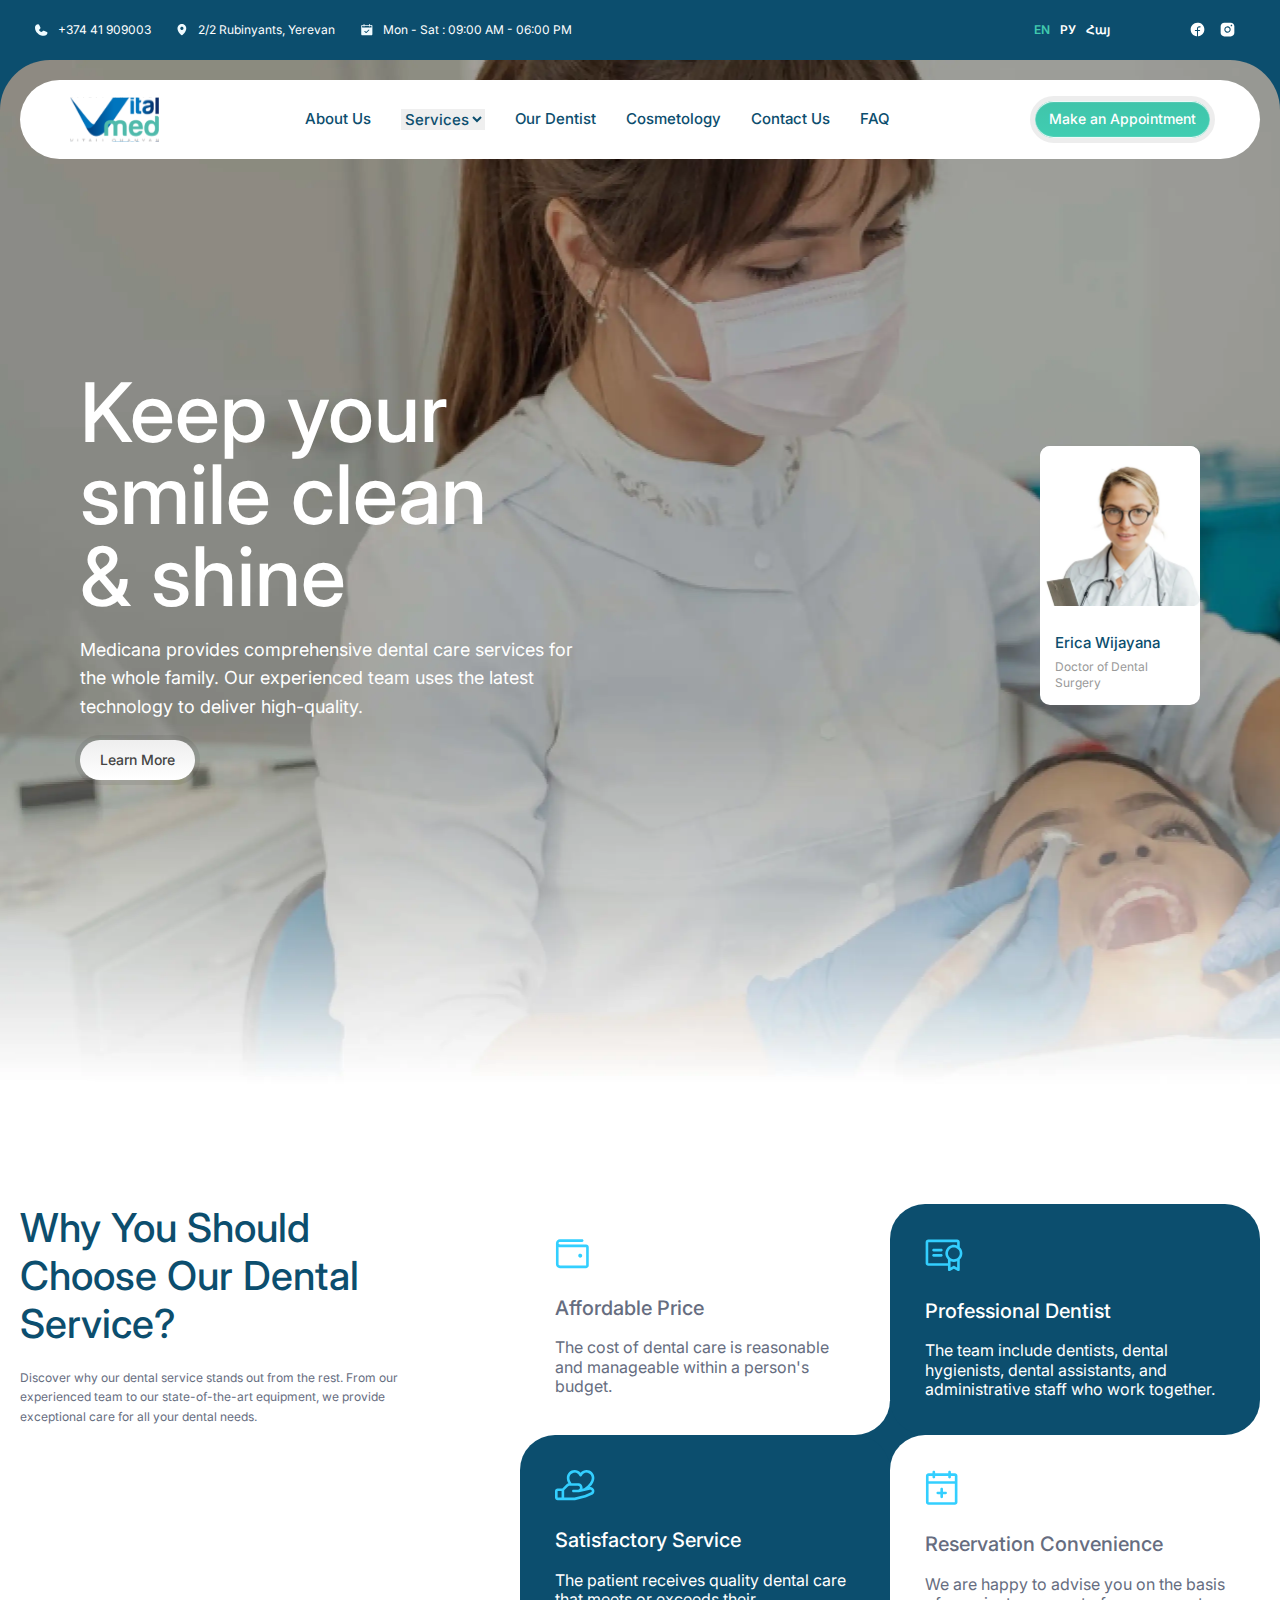
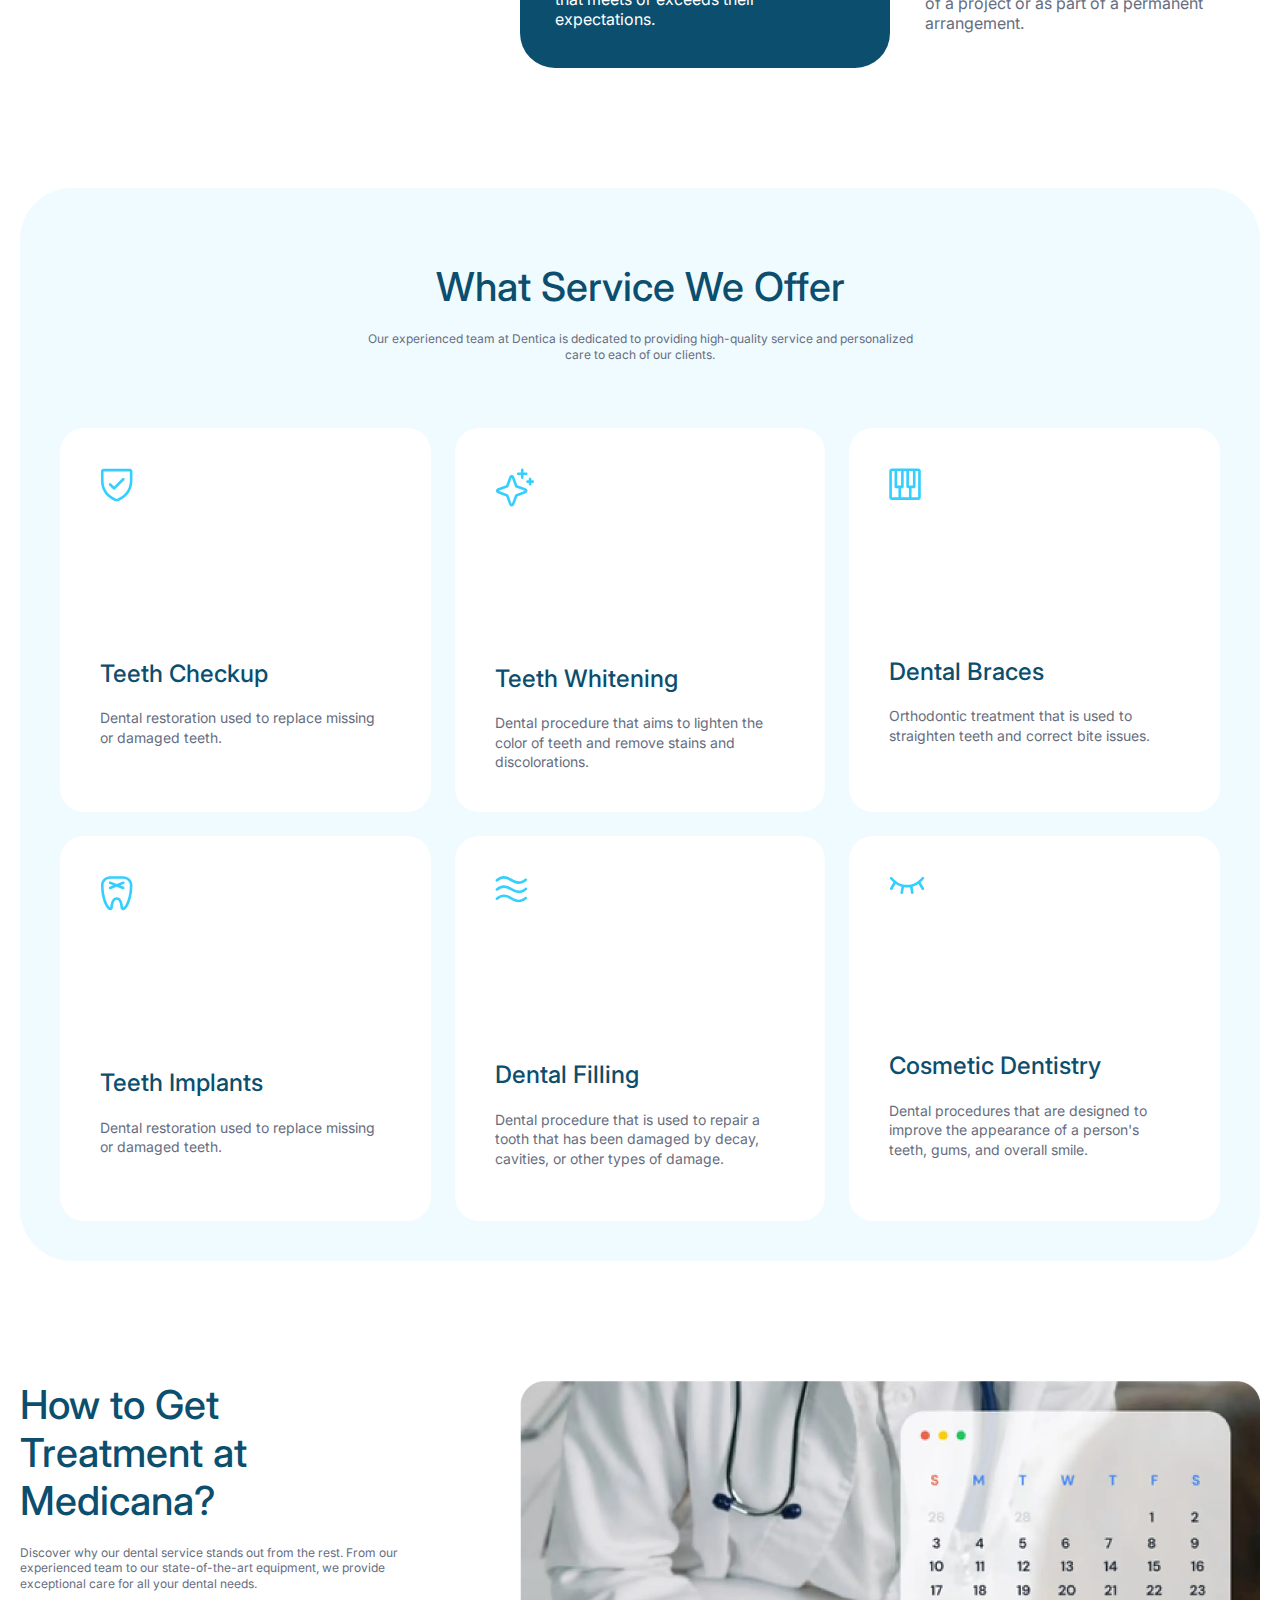
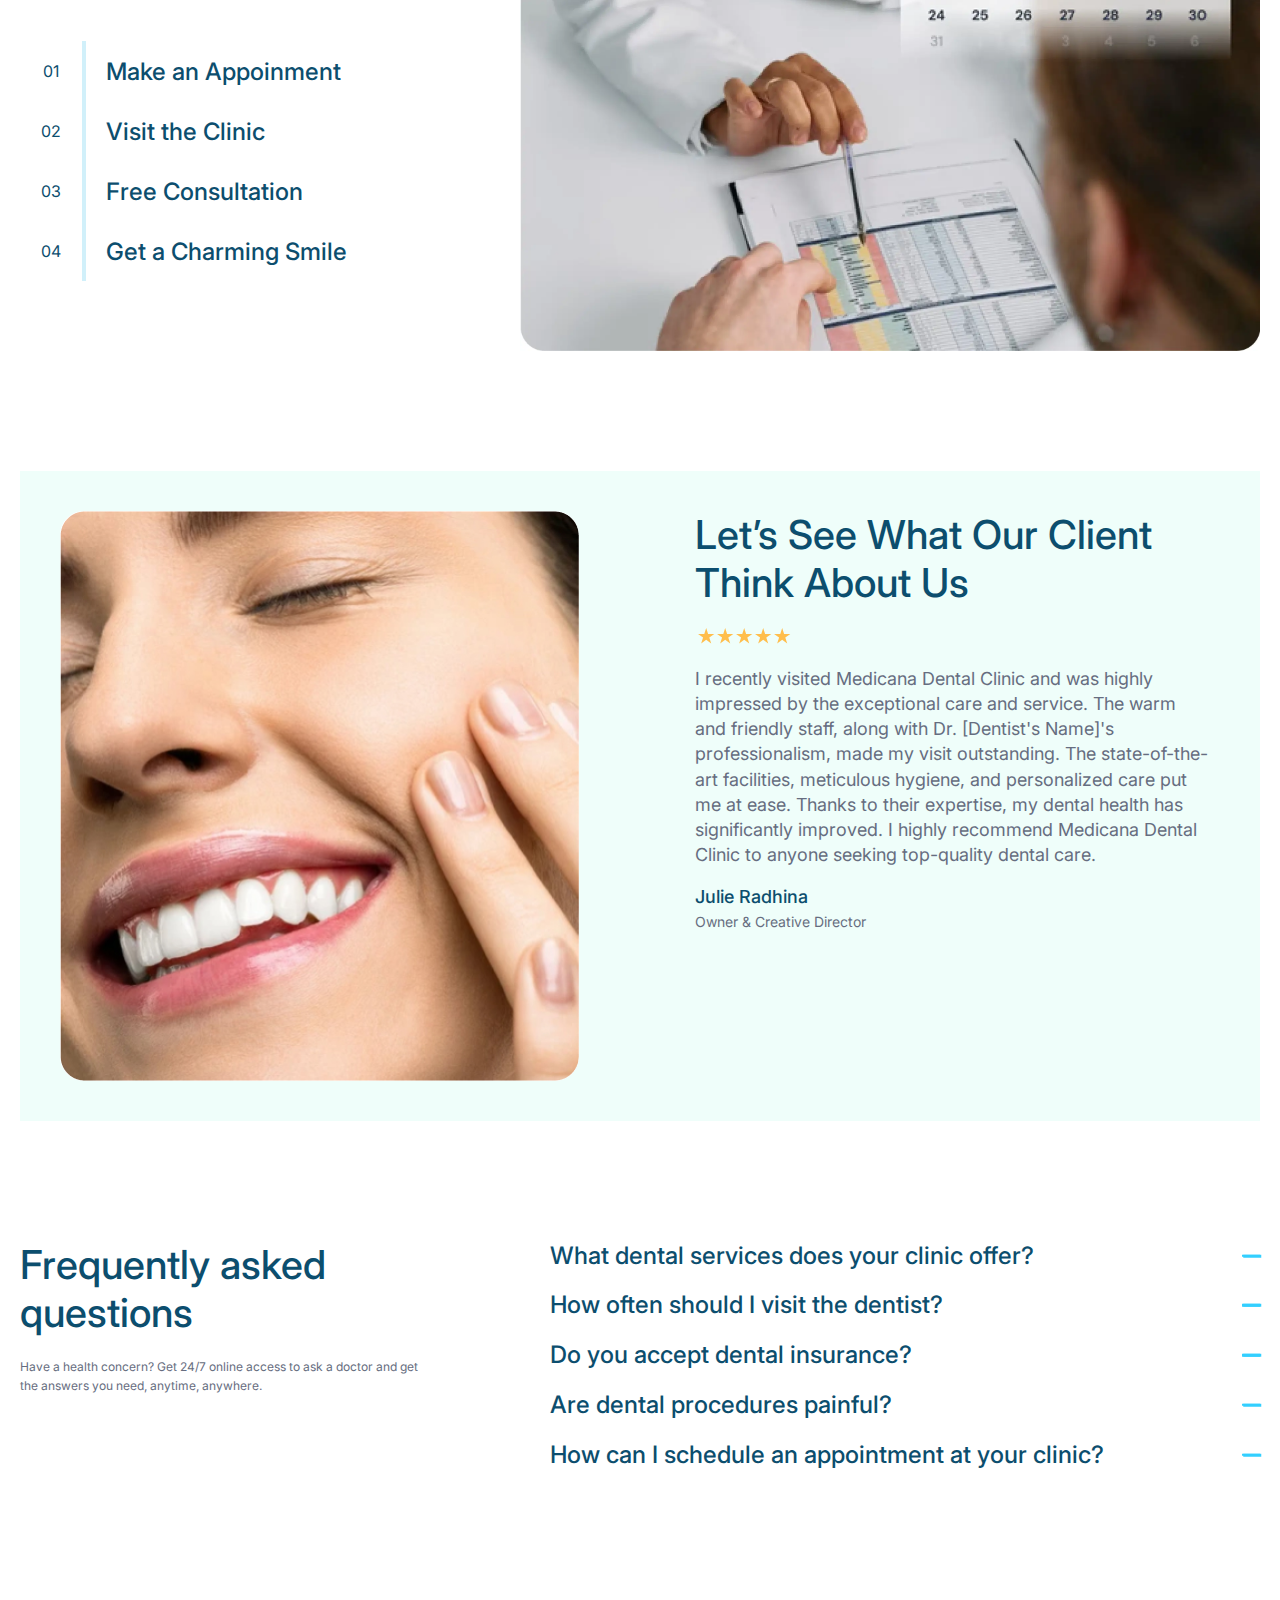
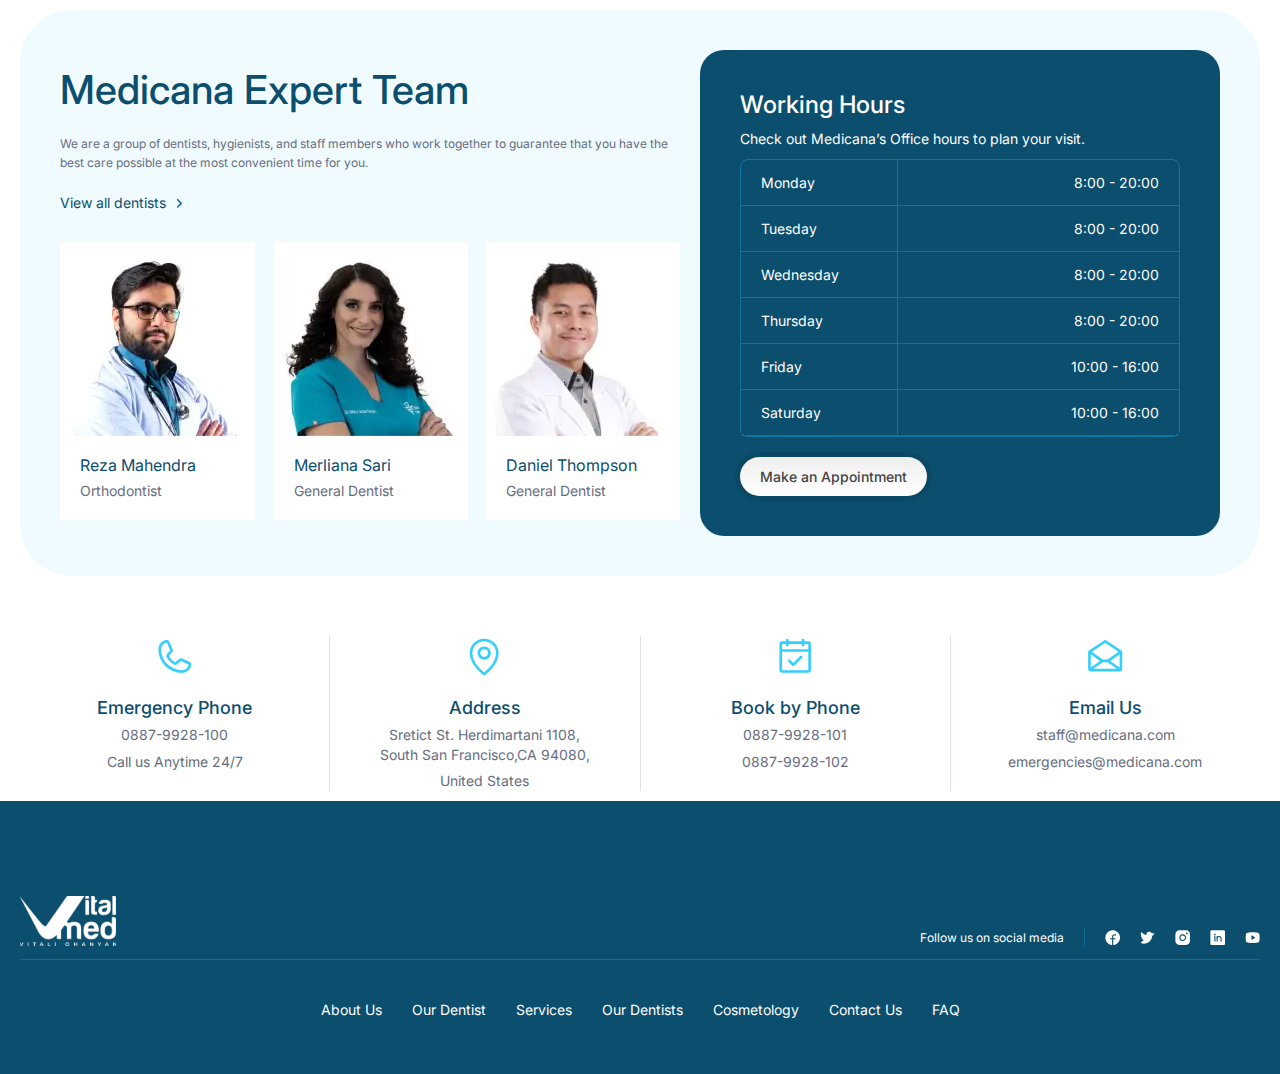
==== index.html @ 97f09bc2 "services pages completed" ====
<!DOCTYPE html>
<html lang="en">

<head>
    <meta charset="UTF-8">
    <meta name="viewport" content="width=device-width, initial-scale=1.0">
    <title>VitalMed</title>
    <link rel="preconnect" href="https://fonts.googleapis.com">
    <link rel="preconnect" href="https://fonts.gstatic.com" crossorigin>
    <link
        href="https://fonts.googleapis.com/css2?family=Inter:ital,opsz,wght@0,14..32,100..900;1,14..32,100..900&display=swap"
        rel="stylesheet">
    <link rel="stylesheet" href="css/style.min.css">
</head>

<body>
    <nav class="nav">
        <div class="container">
            <div class="nav__wrapper">
                <div class="nav__contacts">
                    <a href="#" class="nav__contacts_phone min-text"><img src="icons/phone_nav.svg" alt="phone">+374 41
                        909003</a>
                    <a href="#" class="nav__contacts_address min-text"><img src="icons/map_nav.svg" alt="map">2/2
                        Rubinyants,
                        Yerevan</a>
                    <a href="#" class="nav__contacts_workTime min-text"><img src="icons/calendar_nav.svg"
                            alt="workTime">Mon - Sat : 09:00 AM - 06:00 PM</a>
                </div>
                <div class="nav__rSide">
                    <div class="nav__rSide_lang min-text">
                        <div class="eng thisePage">EN</div>
                        <div class="rus">РУ</div>
                        <div class="arm">Հայ</div>
                    </div>
                    <div class="nav__rSide_social">
                        <img src="icons/facebook_nav.svg" alt="facebooke">
                        <img src="icons/insta_nav.svg" alt="instagram">
                    </div>
                </div>
            </div>
        </div>
    </nav>

    <header class="header">
        <div class="container">
            <div class="header__wrapper">
                <a href="index.html"><img src="icons/logo.svg" alt="logo"></a>
                <menu class="menu">
                    <ul class="menu__list">
                        <li class="menu__list_item"><a href="#">About Us</a></li>
                        <li class="menu__list_item">
                            <select class="menuSelect" name="menuSelect" id="menuSelect">
                                <option value="services.html">Services</option>
                                <option value="services.html">Services</option>
                                <option value="3">3</option>
                                <option value="4">4</option>
                                <option value="5">5</option>
                                <option value="6">6</option>
                            </select>
                        </li>
                        <li class="menu__list_item"><a href="#">Our Dentist</a></li>
                        <li class="menu__list_item"><a href="#">Cosmetology</a></li>
                        <li class="menu__list_item"><a href="#">Contact Us</a></li>
                        <li class="menu__list_item"><a href="#">FAQ</a></li>
                    </ul>
                </menu>
                <a href="#" class="menu_button">Make an Appointment</a>
            </div>
        </div>
    </header>

    <section class="promo">
        <div class="container">
            <div class="promo__wrapper">
                <div class="promo__content">
                    <h1 class="promo__title">Keep your smile clean <br> &amp; shine</h1>
                    <p class="promo__subtitle p1">Medicana provides comprehensive dental care services for
                        the whole family. Our experienced team uses the latest
                        technology to deliver high-quality.</p>
                    <a href="#" class="main_button">Learn More</a>
                </div>
                <div class="promo__card">
                    <img src="images/promo_card_img.webp" alt="doctor" class="promo__card_img">
                    <div class="promo__card_text">
                        <div class="promo__card_name">Erica Wijayana</div>
                        <div class="promo__card_descr min-text">Doctor of Dental
                            Surgery</div>
                    </div>
                </div>
            </div>
        </div>
    </section>

    <section class="advantages">
        <div class="container">
            <div class="advantages__wrapper">
                <div class="advantages__text">
                    <h2 class="advantages__text_title">Why You Should Choose Our Dental Service?</h2>
                    <p class="advantages__text_descr min-text">Discover why our dental service stands out from the rest.
                        From our experienced team to our state-of-the-art equipment, we provide exceptional care for all
                        your dental needs.</p>
                </div>
                <div class="advantages__content">
                    <div class="blueBG-effect"></div>
                    <div class="advantages__content_card">
                        <img src="icons/advan_price.svg" alt="wallet">
                        <h4 class="advantages__content_title">Affordable Price</h4>
                        <p class="advantages__content_descr">The cost of dental care is reasonable and manageable within
                            a person's budget.</p>
                    </div>
                    <div class="advantages__content_card-blue">
                        <img src="icons/advan_prof.svg" alt="certificate">
                        <h4 class="advantages__content_title">Professional Dentist</h4>
                        <p class="advantages__content_descr">The team include dentists, dental hygienists, dental
                            assistants, and administrative staff who work together.</p>
                    </div>
                    <div class="advantages__content_card-blue">
                        <img src="icons/advan_service.svg" alt="Satisfactory">
                        <h4 class="advantages__content_title">Satisfactory Service</h4>
                        <p class="advantages__content_descr">The patient receives quality dental care that meets or
                            exceeds their expectations.</p>
                    </div>
                    <div class="advantages__content_card">
                        <img src="icons/advan_reserv.svg" alt="calendar2">
                        <h4 class="advantages__content_title">Reservation Convenience</h4>
                        <p class="advantages__content_descr">We are happy to advise you on the basis of a project or as
                            part of a permanent arrangement.</p>
                    </div>
                </div>
            </div>
        </div>
    </section>

    <section class="services">
        <div class="container">
            <div class="services__wrapper">
                <h2 class="services__title">What Service We Offer</h2>
                <p class="services__descr min-text">Our experienced team at Dentica is dedicated to providing
                    high-quality
                    service and personalized care to each of our clients.</p>
                <div class="services__content">
                    <div class="services__card">
                        <img class="services__card_icon" src="icons/checkup.svg" alt="checkup">
                        <h3 class="services__card_title">Teeth Checkup</h3>
                        <p class="services__card_descr">Dental restoration used to replace missing or damaged teeth.
                        </p>
                    </div>
                    <div class="services__card">
                        <img class="services__card_icon" src="icons/whitening.svg" alt="whitening">
                        <h3 class="services__card_title">Teeth Whitening</h3>
                        <p class="services__card_descr">Dental procedure that aims to lighten the color of teeth and
                            remove stains and discolorations.
                        </p>
                    </div>
                    <div class="services__card">
                        <img class="services__card_icon" src="icons/braces.svg" alt="braces">
                        <h3 class="services__card_title">Dental Braces</h3>
                        <p class="services__card_descr">Orthodontic treatment that is used to straighten teeth and
                            correct bite issues.
                        </p>
                    </div>
                    <div class="services__card">
                        <img class="services__card_icon" src="icons/implants.svg" alt="implants">
                        <h3 class="services__card_title">Teeth Implants</h3>
                        <p class="services__card_descr">Dental restoration used to replace missing or damaged teeth.
                        </p>
                    </div>
                    <div class="services__card">
                        <img class="services__card_icon" src="icons/filling.svg" alt="filling">
                        <h3 class="services__card_title">Dental Filling</h3>
                        <p class="services__card_descr">Dental procedure that is used to repair a tooth that has been
                            damaged by decay, cavities, or other types of damage.
                        </p>
                    </div>
                    <div class="services__card">
                        <img class="services__card_icon" src="icons/dentistry.svg" alt="dentistry">
                        <h3 class="services__card_title">Cosmetic Dentistry</h3>
                        <p class="services__card_descr">Dental procedures that are designed to improve the appearance of
                            a person's teeth, gums, and overall smile.
                        </p>
                    </div>
                </div>
            </div>
        </div>
    </section>

    <section class="treatment">
        <div class="container">
            <div class="treatment__wrapper">
                <div class="treatment__content">
                    <h2 class="treatment__title">How to Get Treatment at Medicana?</h2>
                    <p class="treatment__descr min-text">Discover why our dental service stands out from the rest. From
                        our experienced team to our state-of-the-art equipment, we provide exceptional care for all your
                        dental needs.</p>
                    <div class="treatment__slideList">
                        <details>
                            <summary>
                                <div class="treatment__num">01</div>
                                <h3 class="treatment__title">Make an Appoinment</h3>
                            </summary>
                            <article>
                                <span class="treatment__span"></span>
                                <p>Visit our website to fill out the online form, call us directly using the number
                                    provided, email us your details and preferred date, or stop by the clinic in person.
                                    Check your availability and have your insurance details ready. We look forward to
                                    providing you with exceptional dental care.</p>
                            </article>
                        </details>
                        <details>
                            <summary>
                                <div class="treatment__num">02</div>
                                <h3 class="treatment__title">Visit the Clinic</h3>
                            </summary>
                            <article>
                                <span class="treatment__span"></span>
                                <p>Visit our website to fill out the online form, call us directly using the number
                                    provided, email us your details and preferred date, or stop by the clinic in person.
                                    Check your availability and have your insurance details ready. We look forward to
                                    providing you with exceptional dental care.</p>
                            </article>
                        </details>
                        <details>
                            <summary>
                                <div class="treatment__num">03</div>
                                <h3 class="treatment__title">Free Consultation</h3>
                            </summary>
                            <article>
                                <span class="treatment__span"></span>
                                <p>Visit our website to fill out the online form, call us directly using the number
                                    provided, email us your details and preferred date, or stop by the clinic in person.
                                    Check your availability and have your insurance details ready. We look forward to
                                    providing you with exceptional dental care.</p>
                            </article>
                        </details>
                        <details>
                            <summary>
                                <div class="treatment__num">04</div>
                                <h3 class="treatment__title">Get a Charming Smile</h3>
                            </summary>
                            <article>
                                <span class="treatment__span"></span>
                                <p>Visit our website to fill out the online form, call us directly using the number
                                    provided, email us your details and preferred date, or stop by the clinic in person.
                                    Check your availability and have your insurance details ready. We look forward to
                                    providing you with exceptional dental care.</p>
                            </article>
                        </details>
                    </div>
                </div>
                <img src="images/treatment.webp" alt="img">
            </div>
        </div>
    </section>

    <section class="feedback">
        <div class="container">
            <div class="feedback__wrapper">
                <img src="images/feedback.jpg" alt="feedback img" class="feedback__img">
                <div class="feedback__content">
                    <h2 class="feedback__title">Let’s See What Our Client Think About Us</h2>
                    <img src="icons/stars.svg" alt="feedback stars" class="feedback__stars">
                    <p class="feedback__descr">I recently visited Medicana Dental Clinic and was highly impressed by the
                        exceptional care and service. The warm and friendly staff, along with Dr. [Dentist's Name]'s
                        professionalism, made my visit outstanding. The state-of-the-art facilities, meticulous hygiene,
                        and personalized care put me at ease. Thanks to their expertise, my dental health has
                        significantly improved. I highly recommend Medicana Dental Clinic to anyone seeking top-quality
                        dental care.</p>
                    <div class="feedback__person">
                        <p class="feedback__person_name">Julie Radhina</p>
                        <p class="feedback__person_profesion">Owner &amp; Creative Director</p>
                    </div>
                </div>
            </div>
        </div>
    </section>

    <section class="faq">
        <div class="container">
            <div class="faq__wrapper">
                <div class="faq__text">
                    <h2 class="faq__title">Frequently asked questions</h2>
                    <p class="faq__descr min-text">Have a health concern? Get 24/7 online access to ask a doctor and get
                        the
                        answers you need, anytime, anywhere.</p>
                </div>
                <div class="faq__list">
                    <details>
                        <summary>
                            <h3>What dental services does your clinic offer?</h3>
                            <div class="symbol"><span class="span_minus"></span><span class="span_plus"></span></div>
                        </summary>
                        <article>
                            <p>Our dental care clinic offers a wide range of services including routine check-ups,
                                cleanings, fillings, crowns, bridges, implants, root canals, extractions, and more.</p>
                        </article>
                    </details>
                    <details>
                        <summary>
                            <h3>How often should I visit the dentist?</h3>
                            <div class="symbol"><span class="span_minus"></span><span class="span_plus"></span></div>
                        </summary>
                        <article>
                            <p>Our dental care clinic offers a wide range of services including routine check-ups,
                                cleanings, fillings, crowns, bridges, implants, root canals, extractions, and more.</p>
                        </article>
                    </details>
                    <details>
                        <summary>
                            <h3>Do you accept dental insurance?</h3>
                            <div class="symbol"><span class="span_minus"></span><span class="span_plus"></span></div>
                        </summary>
                        <article>
                            <p>Our dental care clinic offers a wide range of services including routine check-ups,
                                cleanings, fillings, crowns, bridges, implants, root canals, extractions, and more.</p>
                        </article>
                    </details>
                    <details>
                        <summary>
                            <h3>Are dental procedures painful?</h3>
                            <div class="symbol"><span class="span_minus"></span><span class="span_plus"></span></div>
                        </summary>
                        <article>
                            <p>Our dental care clinic offers a wide range of services including routine check-ups,
                                cleanings, fillings, crowns, bridges, implants, root canals, extractions, and more.</p>
                        </article>
                    </details>
                    <details>
                        <summary>
                            <h3>How can I schedule an appointment at your clinic?</h3>
                            <div class="symbol"><span class="span_minus"></span><span class="span_plus"></span></div>
                        </summary>
                        <article>
                            <p>Our dental care clinic offers a wide range of services including routine check-ups,
                                cleanings, fillings, crowns, bridges, implants, root canals, extractions, and more.</p>
                        </article>
                    </details>
                </div>
            </div>
        </div>
    </section>

    <section class="about">
        <div class="container">
            <div class="about__wrapper">
                <div class="about__team">
                    <h2 class="about__team_title">Medicana Expert Team</h2>
                    <p class="about__team_descr min-text">We are a group of dentists, hygienists, and staff members who
                        work
                        together to guarantee that you have the best care possible at the most convenient time for you.
                    </p>
                    <a href="#" class="text_button">View all dentists<img src="icons/arrow.svg" alt="arrow"></a>
                    <div class="about__card_wrapper">
                        <div class="about__card">
                            <img src="images/expert1.webp" alt="doctor" class="expet__img">
                            <div class="about__card_text">
                                <p class="expert_name">Reza Mahendra</p>
                                <p class="expert_profession">Orthodontist</p>
                            </div>
                        </div>
                        <div class="about__card">
                            <img src="images/expert2.webp" alt="doctor" class="expet__img">
                            <div class="about__card_text">
                                <p class="expert_name">Merliana Sari</p>
                                <p class="expert_profession">General Dentist</p>
                            </div>
                        </div>
                        <div class="about__card">
                            <img src="images/expert3.webp" alt="doctor" class="expet__img">
                            <div class="about__card_text">
                                <p class="expert_name">Daniel Thompson</p>
                                <p class="expert_profession">General Dentist</p>
                            </div>
                        </div>
                    </div>
                </div>
                <div class="about__worktime">
                    <h3 class="about__worktime_title">Working Hours</h3>
                    <p class="about__worktime_descr">Check out Medicana’s Office hours to plan your visit.</p>
                    <div class="about__times">
                        <p class="about__times_day">Monday</p>
                        <p class="about__times_time">8:00 - 20:00</p>
                        <p class="about__times_day">Tuesday</p>
                        <p class="about__times_time">8:00 - 20:00</p>
                        <p class="about__times_day">Wednesday</p>
                        <p class="about__times_time">8:00 - 20:00</p>
                        <p class="about__times_day">Thursday</p>
                        <p class="about__times_time">8:00 - 20:00</p>
                        <p class="about__times_day">Friday</p>
                        <p class="about__times_time">10:00 - 16:00</p>
                        <p class="about__times_day">Saturday</p>
                        <p class="about__times_time">10:00 - 16:00</p>
                    </div>
                    <a href="#" class="main_button">Make an Appointment</a>
                </div>
            </div>
        </div>
    </section>

    <section class="contacts">
        <div class="container">
            <div class="contacts__wrapper">
                <div class="contacts__card">
                    <img src="icons/phone_contacts.svg" alt="phone">
                    <p class="contacts__card_title">Emergency Phone</p>
                    <a href="#" class="contacts__card_phone">0887-9928-100</a>
                    <p class="contacts__card_descr">Call us Anytime 24/7</p>
                </div>
                <span></span>
                <div class="contacts__card">
                    <img src="icons/address_contacts.svg" alt="map">
                    <p class="contacts__card_title">Address</p>
                    <a href="#" class="contacts__card_address">Sretict St. Herdimartani 1108, <br> South San
                        Francisco,CA
                        94080,
                    </a>
                    <p class="contact__card_descr">United States</p>
                </div>
                <span></span>
                <div class="contacts__card">
                    <img src="icons/date_contacts.svg" alt="booking">
                    <p class="contacts__card_title">Book by Phone</p>
                    <a href="#" class="contacts__card_phone">0887-9928-101</a>
                    <a href="#" class="contacts__card_phone">0887-9928-102</a>
                </div>
                <span></span>
                <div class="contacts__card">
                    <img src="icons/email_contacts.svg" alt="mail">
                    <p class="contacts__card_title">Email Us</p>
                    <a href="#" class="contacts__card_email">staff@medicana.com</a>
                    <a href="#" class="contacts__card_email">emergencies@medicana.com</a>
                </div>
            </div>
        </div>
    </section>

    <footer class="footer">
        <div class="container">
            <div class="footer__wrapper">
                <div class="footer__top">
                    <img src="icons/logo_footer.svg" alt="logo" class="footer__logo">
                    <div class="footer__social">
                        <p class="footer__social_text min-text">Follow us on social media</p>
                        <img src="icons/facebook_footer.svg" alt="facebook">
                        <img src="icons/x_footer.svg" alt="x">
                        <img src="icons/instagram_footer.svg" alt="instagram">
                        <img src="icons/linkedin_footer.svg" alt="linkedin">
                        <img src="icons/youtobe_footer.svg" alt="youtube">
                    </div>
                </div>
                <span class="footer__dir"></span>
                <ul class="footer__links">
                    <li><a href="#" class="footer__links_item">About Us</a></li>
                    <li><a href="#" class="footer__links_item">Our Dentist</a></li>
                    <li><a href="#" class="footer__links_item">Services</a></li>
                    <li><a href="#" class="footer__links_item">Our Dentists</a></li>
                    <li><a href="#" class="footer__links_item">Cosmetology</a></li>
                    <li><a href="#" class="footer__links_item">Contact Us</a></li>
                    <li><a href="#" class="footer__links_item">FAQ</a></li>
                </ul>
            </div>
        </div>
    </footer>

    <script src="js/script.js"></script>

</body>

</html>
---- css/style.min.css ----
h1{font-size:82px;font-weight:500;line-height:100%;color:#fff}h2{font-size:40px;font-weight:500;line-height:120%;color:#0c4e6e}h3{font-size:24px;font-weight:500;line-height:124%;color:#0c4e6e}h4{font-size:20px;font-weight:500}.p1{font-size:18px;line-height:160%}.main_button{display:-webkit-inline-box;display:-ms-inline-flexbox;display:inline-flex;-webkit-box-align:center;-ms-flex-align:center;align-items:center;-webkit-box-pack:center;-ms-flex-pack:center;justify-content:center;border-radius:36px;padding:10px 20px;background:-webkit-gradient(linear, left top, left bottom, from(#eee), to(#fff));background:linear-gradient(180deg, #eee 0%, #fff 100%);color:#454545;text-shadow:0 1px 0 0 #fff;font-weight:500;outline:5px solid rgba(0,0,0,.07)}.menu_button{display:-webkit-inline-box;display:-ms-inline-flexbox;display:inline-flex;min-width:175px;-webkit-box-align:center;-ms-flex-align:center;align-items:center;-webkit-box-pack:center;-ms-flex-pack:center;justify-content:center;border-radius:24px;padding:10px;-webkit-box-shadow:inset 0 -1px 1px 0 #fff,inset 0 1px 1px 0 #fff;box-shadow:inset 0 -1px 1px 0 #fff,inset 0 1px 1px 0 #fff;background:-webkit-gradient(linear, left top, left bottom, from(#40c4aa), to(#40ceb2));background:linear-gradient(180deg, #40c4aa 0%, #40ceb2 100%);color:#fff;line-height:120%;font-weight:500;outline:5px solid rgba(0,0,0,.07)}.text_button{display:-webkit-box;display:-ms-flexbox;display:flex;-webkit-box-align:baseline;-ms-flex-align:baseline;align-items:baseline;gap:10px;color:#0c4e6e}.min-text{font-size:12px}.thisePage{color:#41c9ae}html{font-family:"Inter",sans-serif;font-size:14px;font-weight:400;line-height:140%;scroll-behavior:smooth;color:#666d80}a{color:#666d80}*{margin:0;padding:0;text-decoration:none;list-style-type:none}*,*::before,*::after{-webkit-box-sizing:border-box;box-sizing:border-box}:where(ul,ol):where([class]){padding-left:0}img{display:block;max-width:100%}input,textarea,select,button{font:inherit}body{position:relative;background-color:#0c4e6e;color:#666d80}.container{max-width:1920px;padding:0 20px;margin:0 auto}.header{position:absolute;top:80px;left:50%;-webkit-transform:translateX(-50%);transform:translateX(-50%);width:100%}.header__wrapper{display:-webkit-box;display:-ms-flexbox;display:flex;-webkit-box-align:center;-ms-flex-align:center;align-items:center;-webkit-box-pack:center;-ms-flex-pack:center;justify-content:center;border-radius:80px;overflow:hidden;background:#fff;padding:17px 50px}.header .menu{width:100%}.header .menu__list{display:-webkit-box;display:-ms-flexbox;display:flex;-webkit-box-pack:center;-ms-flex-pack:center;justify-content:center;gap:30px}.header .menu__list_item a{color:#0c4e6e;line-height:128%;font-size:15px;font-weight:500}.header .menu__list_item select{color:#0c4e6e;border:none;line-height:128%;font-size:15px;font-weight:500}.fixed{position:fixed;top:10px;z-index:30}.nav{margin-bottom:20px}.nav__wrapper{padding:20px 25px 0 15px;display:-webkit-box;display:-ms-flexbox;display:flex;-webkit-box-align:center;-ms-flex-align:center;align-items:center;-webkit-box-pack:justify;-ms-flex-pack:justify;justify-content:space-between}.nav__contacts{display:-webkit-box;display:-ms-flexbox;display:flex;gap:25px}.nav__contacts_phone{display:-webkit-box;display:-ms-flexbox;display:flex;-webkit-box-align:center;-ms-flex-align:center;align-items:center;gap:10px;color:#fff}.nav__contacts_phone img{width:12.5px;height:12.5px}.nav__contacts_address{display:-webkit-box;display:-ms-flexbox;display:flex;-webkit-box-align:center;-ms-flex-align:center;align-items:center;gap:10px;color:#fff}.nav__contacts_address img{width:12.5px;height:12.5px}.nav__contacts_workTime{display:-webkit-box;display:-ms-flexbox;display:flex;-webkit-box-align:center;-ms-flex-align:center;align-items:center;gap:10px;color:#fff}.nav__contacts_workTime img{width:12.5px;height:12.5px}.nav__rSide{display:-webkit-box;display:-ms-flexbox;display:flex;gap:80px;-webkit-box-align:center;-ms-flex-align:center;align-items:center}.nav__rSide_lang{display:-webkit-box;display:-ms-flexbox;display:flex;gap:10px;font-weight:600;color:#fff}.nav__rSide_social{display:-webkit-box;display:-ms-flexbox;display:flex;gap:15px}.nav__rSide_social img{width:15px;height:15px}.footer{padding:95px 0 55px 0;background:#0c4e6e}.footer__wrapper{display:-webkit-box;display:-ms-flexbox;display:flex;-webkit-box-orient:vertical;-webkit-box-direction:normal;-ms-flex-direction:column;flex-direction:column;margin:0 auto;max-width:1280px}.footer__top{display:-webkit-box;display:-ms-flexbox;display:flex;-webkit-box-pack:justify;-ms-flex-pack:justify;justify-content:space-between;-webkit-box-align:end;-ms-flex-align:end;align-items:flex-end;margin-bottom:13px}.footer__social{display:-webkit-box;display:-ms-flexbox;display:flex;gap:20px;height:17px;-webkit-box-align:center;-ms-flex-align:center;align-items:center}.footer__social img{width:15px;height:15px}.footer__social_text{color:#fff;border-right:1px solid #116b97;padding-right:20px}.footer__dir{background:#116b97;height:1px;width:100%;margin-bottom:40px}.footer__links{display:-webkit-box;display:-ms-flexbox;display:flex;-webkit-box-pack:center;-ms-flex-pack:center;justify-content:center;gap:30px}.footer__links_item{color:#fff}.contacts{background:#fff;padding:60px 0 10px 0}.contacts__wrapper{display:grid;grid-template-columns:1fr 1px 1fr 1px 1fr 1px 1fr;justify-items:center;max-width:1360px;margin:0 auto}.contacts span{width:1px;height:100%;background:#dfe1e7}.contacts__card{display:-webkit-box;display:-ms-flexbox;display:flex;-webkit-box-orient:vertical;-webkit-box-direction:normal;-ms-flex-direction:column;flex-direction:column;-webkit-box-align:center;-ms-flex-align:center;align-items:center;gap:7px;text-align:center}.contacts__card img{margin-bottom:13px}.contacts__card_title{font-size:18px;font-weight:500;color:#0c4e6e}.promo{min-height:1024px;background:center/cover no-repeat url(../images/main_image.webp);border-radius:50px 50px 0 0;overflow:hidden}.promo__wrapper{padding:312px 60px 0 60px;display:-webkit-box;display:-ms-flexbox;display:flex;-webkit-box-align:center;-ms-flex-align:center;align-items:center;-webkit-box-pack:justify;-ms-flex-pack:justify;justify-content:space-between}.promo__content{max-width:510px;display:-webkit-box;display:-ms-flexbox;display:flex;-webkit-box-orient:vertical;-webkit-box-direction:normal;-ms-flex-direction:column;flex-direction:column;-webkit-box-align:start;-ms-flex-align:start;align-items:flex-start}.promo__title{margin-bottom:18px}.promo__subtitle{margin-bottom:18px;color:#fff}.promo__card{display:-webkit-box;display:-ms-flexbox;display:flex;-webkit-box-orient:vertical;-webkit-box-direction:normal;-ms-flex-direction:column;flex-direction:column;max-width:160px;border-radius:10px;overflow:hidden;background:#fff}.promo__card img{margin-bottom:10px}.promo__card_text{padding:15px}.promo__card_name{color:#0c4e6e;font-weight:500;font-size:15px;line-height:160%;margin-bottom:4px}.promo__card_descr{color:#999;line-height:130%}.advantages{background:#fff}.advantages__wrapper{display:-webkit-box;display:-ms-flexbox;display:flex;-webkit-box-pack:justify;-ms-flex-pack:justify;justify-content:space-between;padding:120px 0;max-width:1280px;margin:0 auto}.advantages__text{display:-webkit-box;display:-ms-flexbox;display:flex;-webkit-box-orient:vertical;-webkit-box-direction:normal;-ms-flex-direction:column;flex-direction:column;max-width:380px;gap:20px}.advantages__text_title{color:#0c4e6e}.advantages__content{position:relative;display:grid;max-width:740px;grid-template-columns:1fr 1fr;grid-template-row:1fr 1fr;border-radius:30px;overflow:hidden}.advantages__content_card{padding:35px;border-radius:35px;background:#fff;z-index:5}.advantages__content_card-blue{padding:35px;border-radius:35px;background:#0c4e6e;z-index:5;color:#fff}.advantages__content img{margin-bottom:30px}.advantages__content h4{margin-bottom:20px}.advantages__content p{font-size:16px}.advantages__content .blueBG-effect{position:absolute;width:70px;height:70px;background:#0c4e6e;top:50%;left:50%;-webkit-transform:translate(-50%, -50%);transform:translate(-50%, -50%);z-index:3}.services{background:#fff}.services__wrapper{max-width:1360px;margin:0 auto;padding:75px 40px 40px;text-align:center;background:#f0fbff;border-radius:52px;overflow:hidden}.services__title{margin-bottom:20px}.services__descr{max-width:550px;margin:0 auto;line-height:130%;margin-bottom:65px}.services__content{display:grid;grid-template-rows:1fr 1fr;grid-template-columns:1fr 1fr 1fr;gap:24px}.services__card{background:#fff;border-radius:24px;overflow:hidden;text-align:left;padding:40px}.services__card_icon{margin-bottom:157px}.services__card_title{margin-bottom:20px}.treatment{background:#fff}.treatment__wrapper{display:-webkit-box;display:-ms-flexbox;display:flex;max-width:1280px;-webkit-box-pack:justify;-ms-flex-pack:justify;justify-content:space-between;-webkit-box-align:start;-ms-flex-align:start;align-items:flex-start;margin:0 auto;padding:120px 0}.treatment img{max-width:740px;-o-object-fit:contain;object-fit:contain}.treatment__content{max-width:383px}.treatment__title{margin-bottom:20px}.treatment__descr{margin-bottom:50px;line-height:130%}.treatment__slideList{display:-webkit-box;display:-ms-flexbox;display:flex;-webkit-box-orient:vertical;-webkit-box-direction:normal;-ms-flex-direction:column;flex-direction:column}.treatment__slideList details summary{display:-webkit-box;display:-ms-flexbox;display:flex;height:60px;-webkit-box-align:center;-ms-flex-align:center;align-items:center;cursor:pointer}.treatment__slideList details summary .treatment__num{width:62px;text-align:center;font-size:16px;color:#0c4e6e}.treatment__slideList details summary .treatment__title{padding-left:20px;display:-webkit-box;display:-ms-flexbox;display:flex;-webkit-box-align:center;-ms-flex-align:center;align-items:center;height:100%;border-left:4px solid #d1f0fa;margin:0}.treatment__slideList details article{display:-webkit-box;display:-ms-flexbox;display:flex}.treatment__slideList details article .treatment__span{width:396px;background:#fff}.treatment__slideList details article p{padding-left:20px;border-left:4px solid #d1f0fa;line-height:160%}.treatment__slideList details[open] .treatment__title,.treatment__slideList details[open] p{border-left:4px solid #33cfff}.feedback{background:#fff}.feedback__wrapper{max-width:1360px;display:-webkit-box;display:-ms-flexbox;display:flex;padding:40px;margin:0 auto;gap:10%;background:#effefa}.feedback__img{width:519px;height:570px;border-radius:24px}.feedback__content{display:-webkit-box;display:-ms-flexbox;display:flex;-webkit-box-orient:vertical;-webkit-box-direction:normal;-ms-flex-direction:column;flex-direction:column;gap:20px}.feedback__title{max-width:513px}.feedback__descr{line-height:140%;max-width:513px;font-size:18px}.feedback__stars{width:98px;height:19px}.feedback__person_name{margin-bottom:5px;font-size:18px;font-weight:500;color:#0c4e6e}.faq{background:#fff;padding:120px 0}.faq__wrapper{display:-webkit-box;display:-ms-flexbox;display:flex;max-width:1280px;margin:0 auto;-webkit-box-pack:justify;-ms-flex-pack:justify;justify-content:space-between}.faq__text{max-width:405px}.faq__title{margin-bottom:20px}.faq__list{width:710px}.faq__list summary{display:-webkit-box;display:-ms-flexbox;display:flex;-webkit-box-pack:justify;-ms-flex-pack:justify;justify-content:space-between;margin-bottom:20px;-webkit-box-align:center;-ms-flex-align:center;align-items:center;cursor:pointer}.faq__list summary .symbol{position:relative;height:18px;width:18px}.faq__list summary .symbol .span_minus{position:absolute;top:50%;right:0;-webkit-transform:translateY(-50%);transform:translateY(-50%);width:18px;height:2.5px;background:#33cfff;display:block}.faq__list summary .symbol .span_plus{position:absolute;left:50%;top:0;-webkit-transform:translateX(-50%);transform:translateX(-50%);-webkit-transform:rotate(90deg);transform:rotate(90deg);width:2.5px;height:18px;background:#33cfff;display:block;-webkit-transition:.1s ease;transition:.1s ease}.faq__list article{font-size:18px;line-height:140%;margin-bottom:30px}.faq__list details[open] .span_plus{-webkit-transform:rotate(0deg);transform:rotate(0deg);-webkit-transform:translateX(-50%);transform:translateX(-50%)}.about{background:#fff}.about__wrapper{max-width:1360px;margin:0 auto;background:#f0fbff;border-radius:52px;overflow:hidden;padding:40px;display:-webkit-box;display:-ms-flexbox;display:flex;-webkit-box-pack:justify;-ms-flex-pack:justify;justify-content:space-between;-webkit-box-align:center;-ms-flex-align:center;align-items:center}.about__team{max-width:620px;display:-webkit-box;display:-ms-flexbox;display:flex;-webkit-box-orient:vertical;-webkit-box-direction:normal;-ms-flex-direction:column;flex-direction:column;gap:20px}.about__team .text_button{margin-bottom:10px}.about__team .about__card_wrapper{display:-webkit-box;display:-ms-flexbox;display:flex;-webkit-box-pack:justify;-ms-flex-pack:justify;justify-content:space-between}.about__team .about__card_wrapper .about__card{background:#fff}.about__team .about__card_wrapper .about__card .about__card_text{padding:20px}.about__team .about__card_wrapper .about__card .about__card_text .expert_name{margin-bottom:5px;font-size:16px;color:#0c4e6e}.about__worktime{background:#0c4e6e;color:#fff;border-radius:24px;overflow:hidden;padding:40px;min-width:520px}.about__worktime_title{color:#fff;margin-bottom:10px}.about__worktime_descr{margin-bottom:10px}.about__worktime .about__times{width:100%;display:grid;grid-template-rows:repeat(6, 46px);grid-template-columns:157px 1fr;border:1px solid #1273a3;border-radius:8px;-webkit-box-align:center;-ms-flex-align:center;align-items:center;margin-bottom:20px}.about__worktime .about__times_time{-ms-flex-line-pack:center;align-content:center;border-bottom:1px solid #1273a3;width:100%;height:100%;text-align:right;padding-right:20px}.about__worktime .about__times_day{padding-left:20px;border-right:1px solid #1273a3;border-bottom:1px solid #1273a3;height:100%;-ms-flex-line-pack:center;align-content:center}.promoS{min-height:600px;background:center/cover no-repeat url(../images/services_image.webp);border-radius:50px 50px 0 0;overflow:hidden}.promoS__wrapper{padding:300px 60px 0 60px}.servicesList{background:#fff;padding:120px 0}.servicesList__wrapper{max-width:1280px;margin:0 auto;display:-webkit-box;display:-ms-flexbox;display:flex;-webkit-box-orient:vertical;-webkit-box-direction:normal;-ms-flex-direction:column;flex-direction:column;gap:60px}.servicesList__wrapper .reverse{-webkit-box-orient:horizontal;-webkit-box-direction:reverse;-ms-flex-direction:row-reverse;flex-direction:row-reverse}.servicesList__item{display:-webkit-box;display:-ms-flexbox;display:flex;-webkit-box-pack:justify;-ms-flex-pack:justify;justify-content:space-between;-webkit-box-align:center;-ms-flex-align:center;align-items:center}.servicesList__item img{border-radius:24px;overflow:hidden}.servicesList__text{max-width:518px}.servicesList__title{margin-bottom:20px}.servicesList__content{font-size:16px;line-height:140%;margin-bottom:43px}.servicesList__menu{display:grid;grid-template-rows:repeat(3, 1fr);grid-template-columns:repeat(2, 1fr);width:100%;row-gap:17px}.servicesList__menu_item{display:-webkit-box;display:-ms-flexbox;display:flex;-webkit-box-align:center;-ms-flex-align:center;align-items:center}.servicesList__menu_dot{background:#33cfff;height:7px;width:7px;border-radius:50%;overflow:hidden}.servicesList__menu_link{padding-left:10px}.feedbackS{background:#fff}.feedbackS__wrapper{background:#effefa;max-width:1280px;margin:0 auto;border-radius:52px;overflow:hidden;padding:95px 0 120px 0;text-align:center}.feedbackS__title{max-width:560px;margin:0 auto;margin-bottom:20px}.feedbackS__descr{max-width:546px;margin:0 auto;margin-bottom:65px}.feedbackS__slider{text-align:left;display:-webkit-box;display:-ms-flexbox;display:flex;gap:24px;overflow-x:auto;scrollbar-width:none}.feedbackS__slider_card{padding:24px;border-radius:24px;overflow:hidden;width:358px;background:#fff;border:1px solid #ededed;-ms-flex-negative:0;flex-shrink:0;-webkit-user-select:none;-moz-user-select:none;-ms-user-select:none;user-select:none}.feedbackS__slider_title{color:#0c4e6e;margin-bottom:12px}.feedbackS__slider_descr{line-height:160%;margin-bottom:27px}.feedbackS__slider_person{display:-webkit-box;display:-ms-flexbox;display:flex;padding:15px;gap:12px;background:#f7f7f7;border-radius:16px;-webkit-box-align:center;-ms-flex-align:center;align-items:center}.feedbackS__slider_person-name{font-weight:500;color:#0c4e6e}.feedbackS__slider_person-img{border-radius:12px;overflow:hidden}/*# sourceMappingURL=style.min.css.map */
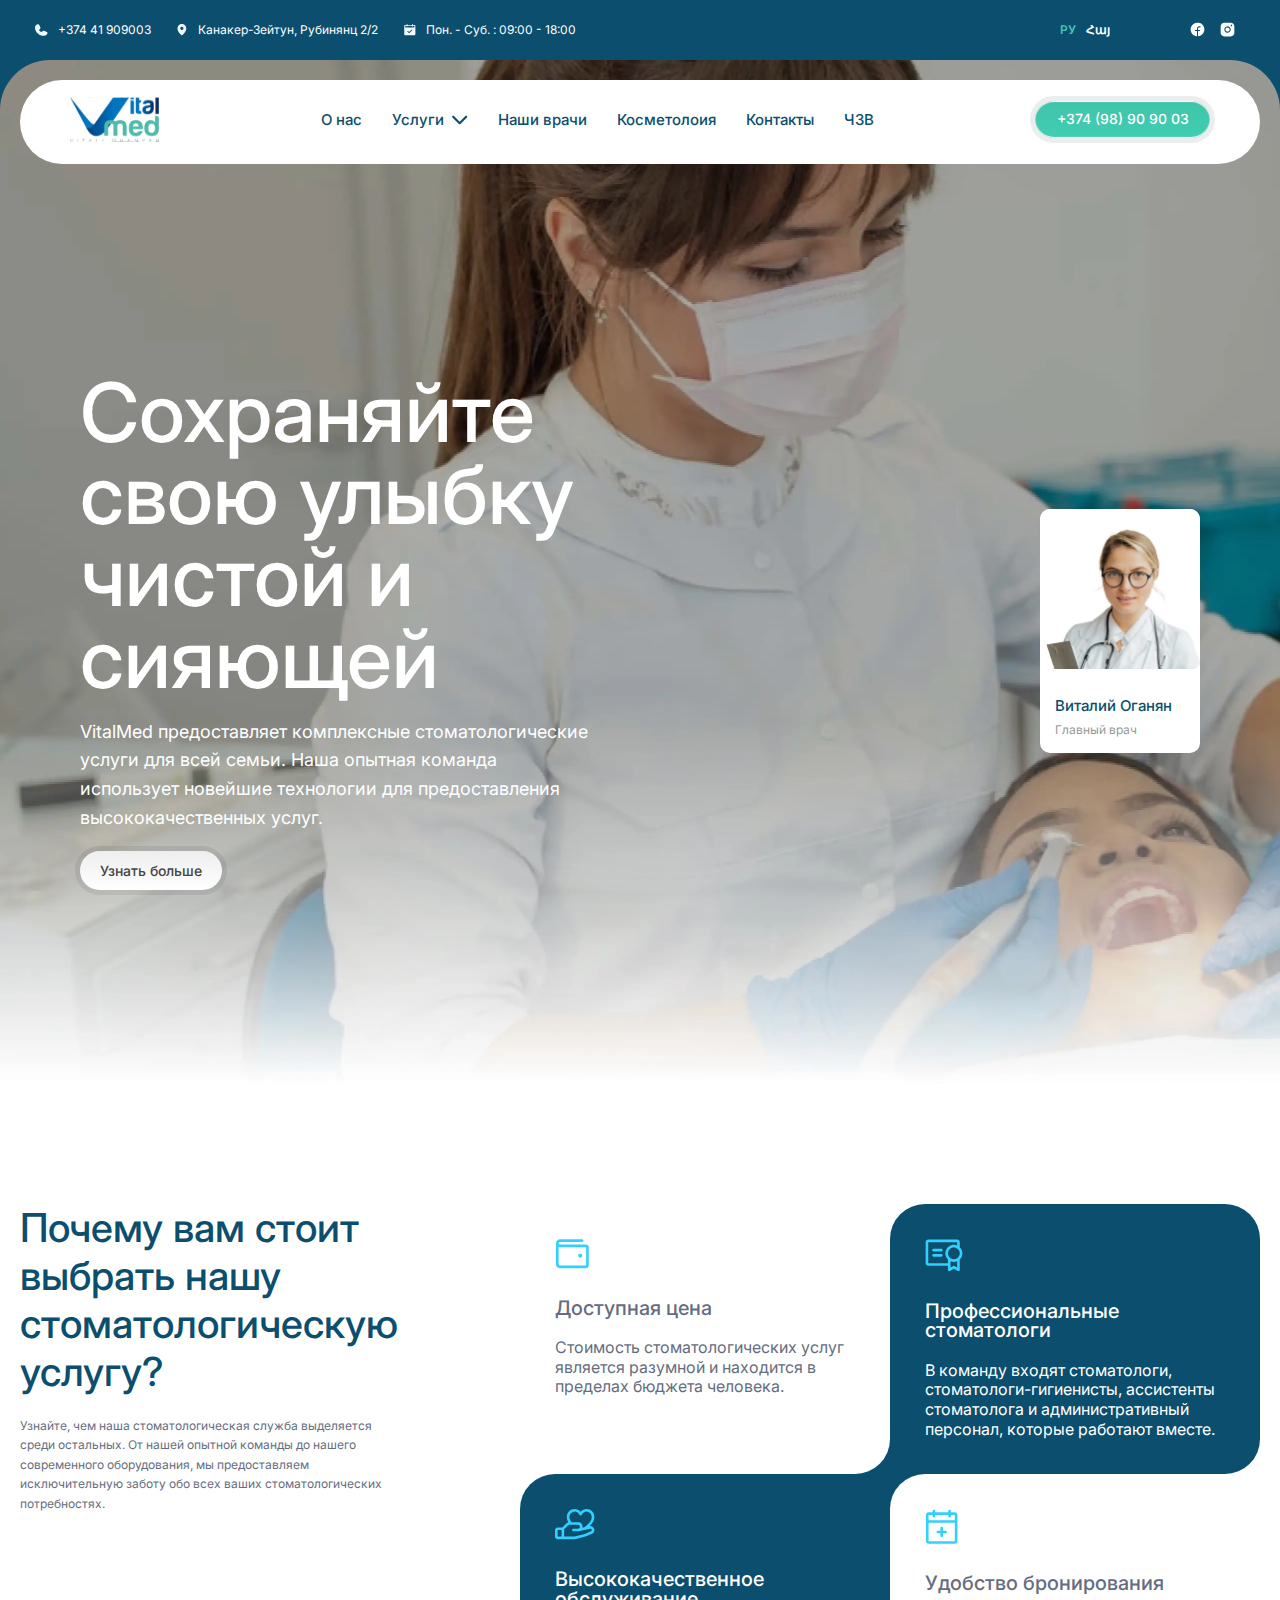
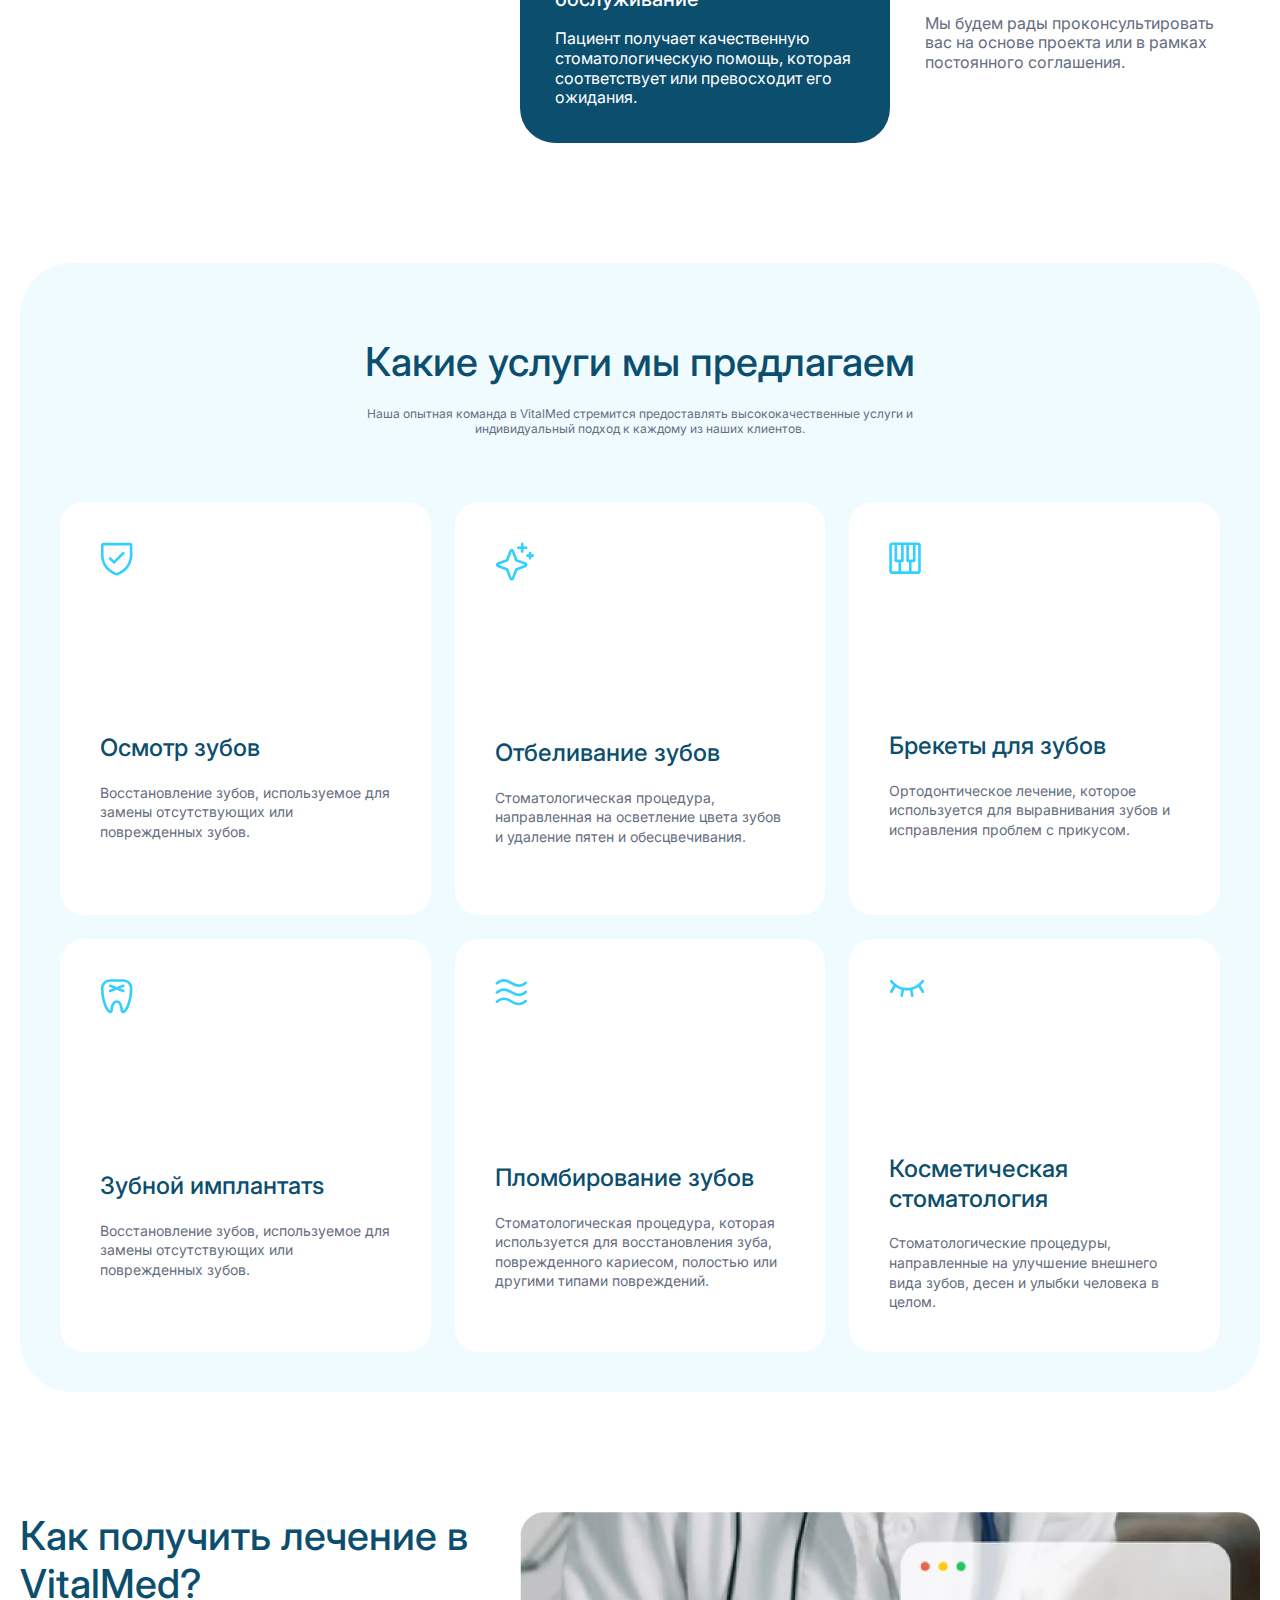
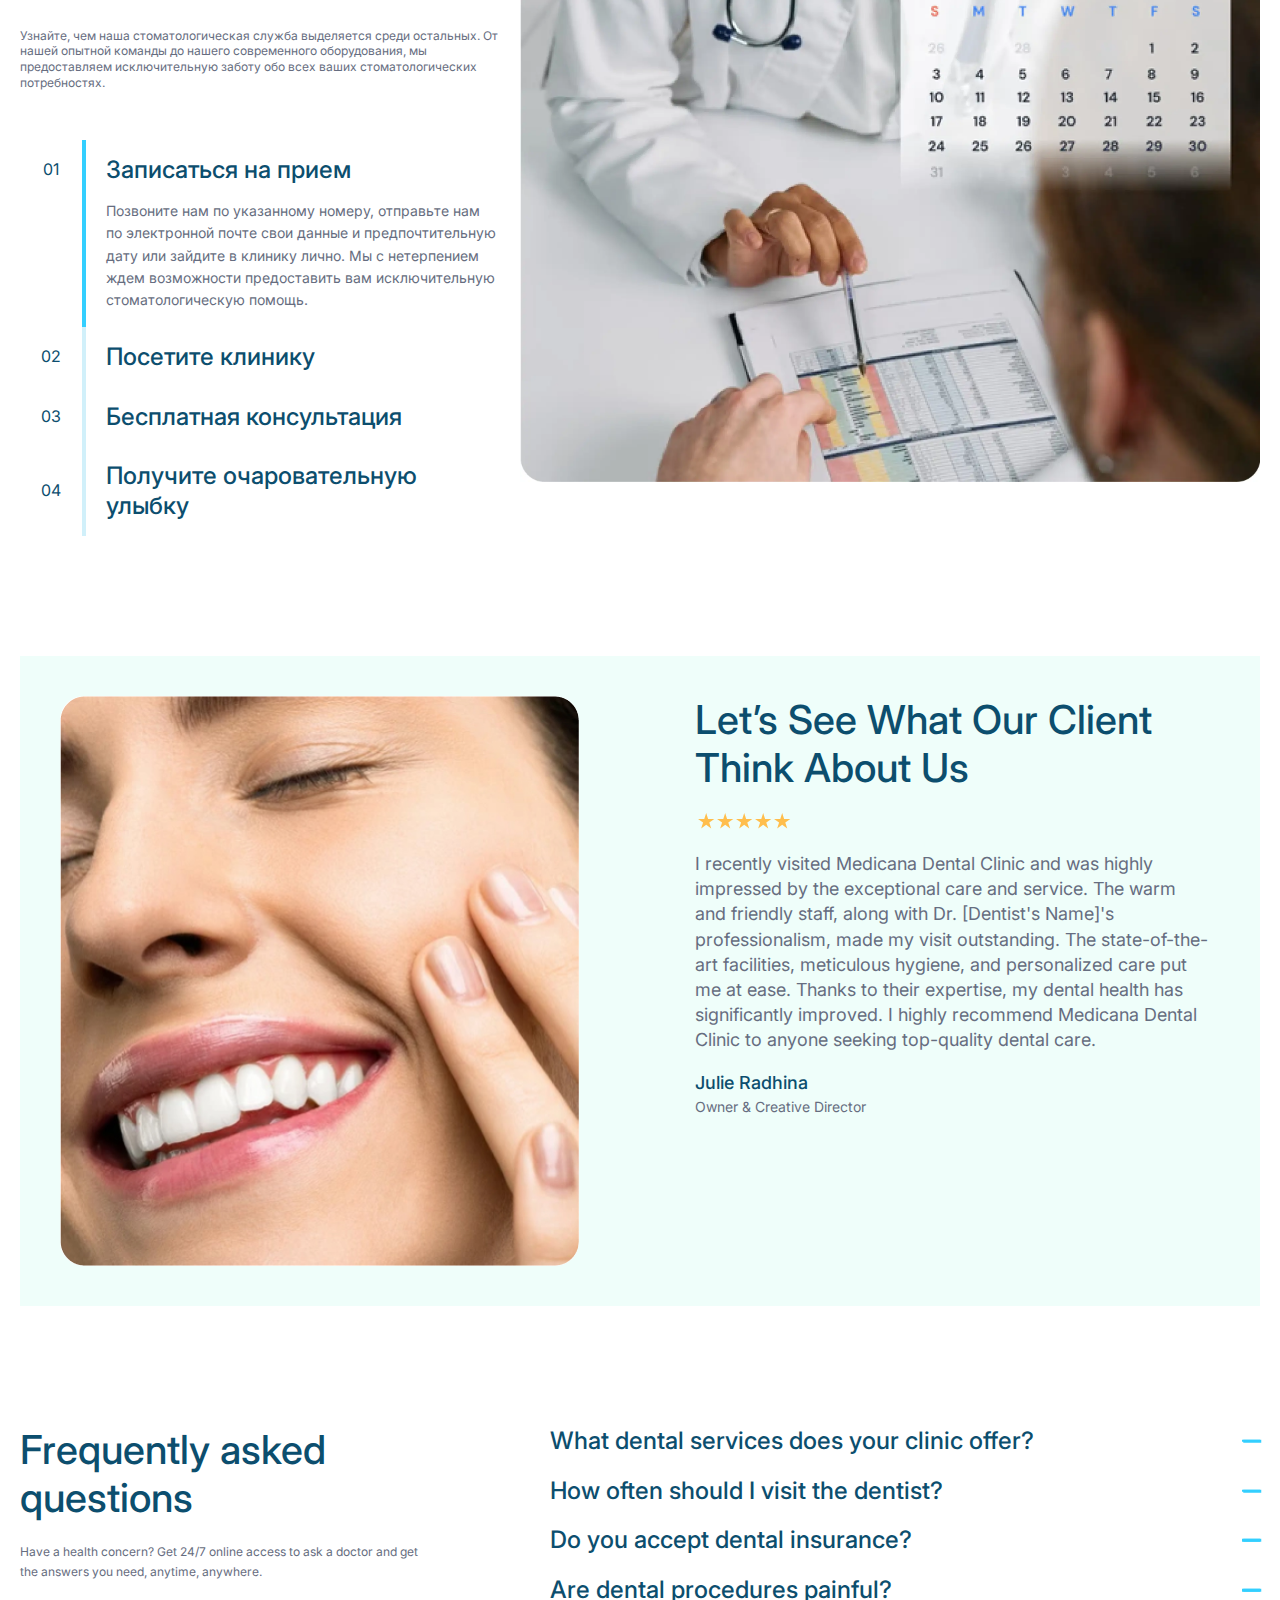
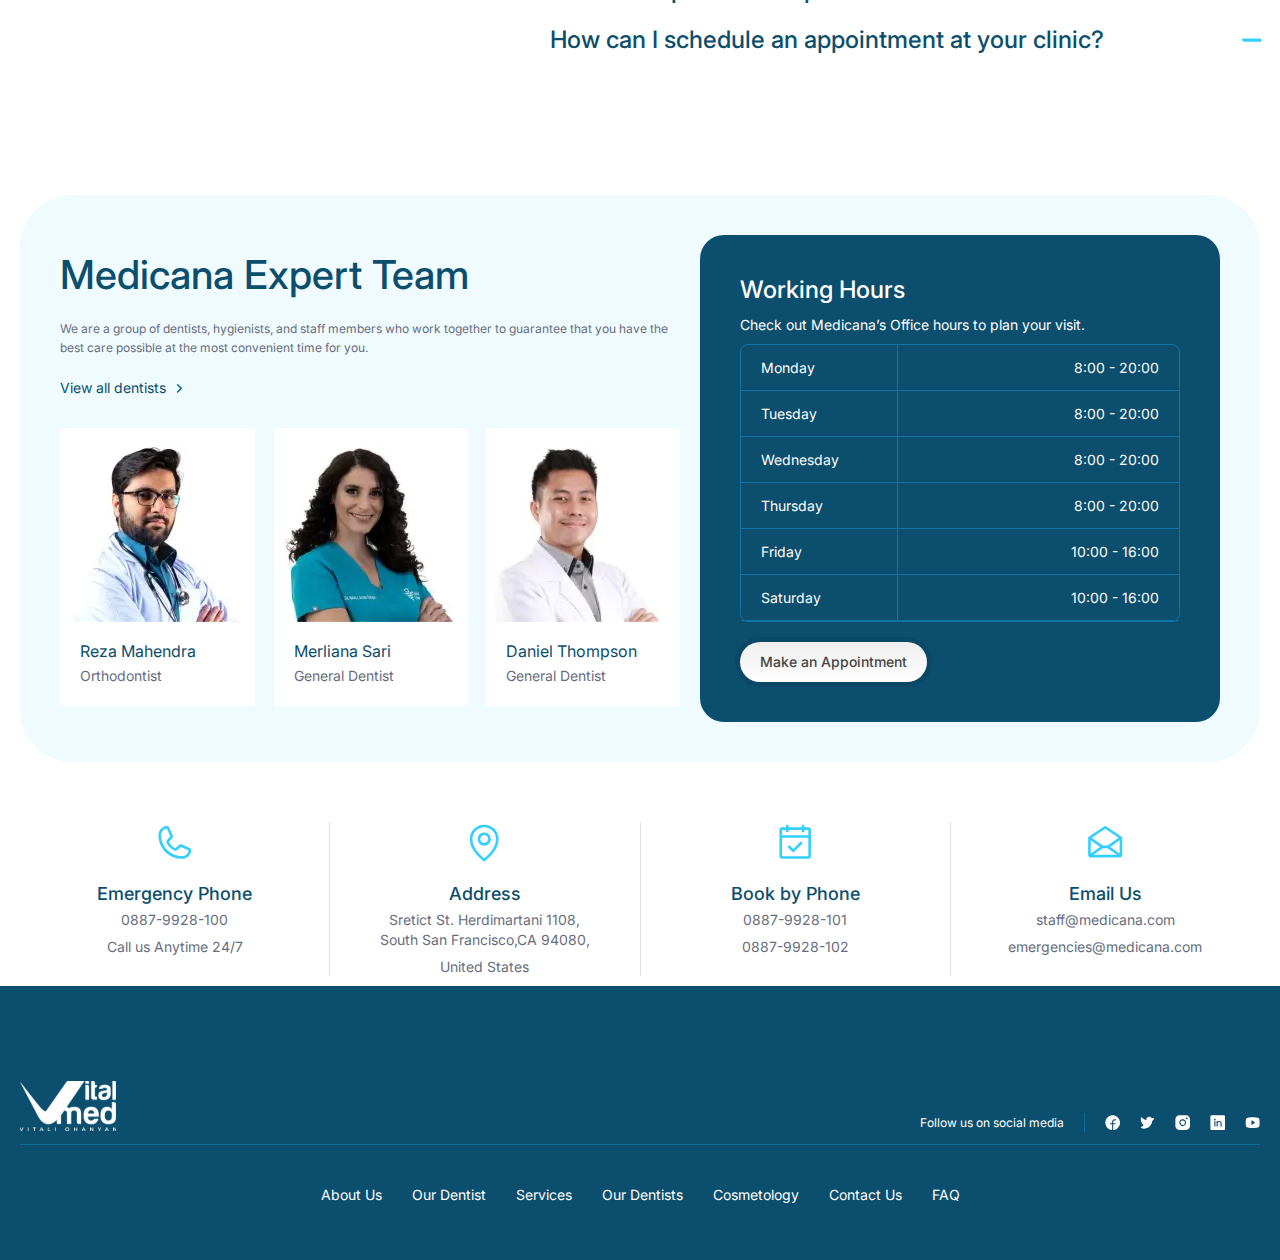
==== commit e192edb1: "update header , start translate" ====
--- a/index.html
+++ b/index.html
@@ -1,5 +1,5 @@
 <!DOCTYPE html>
-<html lang="en">
+<html lang="ru">
 
 <head>
     <meta charset="UTF-8">
@@ -14,57 +14,62 @@
 </head>
 
 <body>
-    <nav class="nav">
-        <div class="container">
-            <div class="nav__wrapper">
-                <div class="nav__contacts">
-                    <a href="#" class="nav__contacts_phone min-text"><img src="icons/phone_nav.svg" alt="phone">+374 41
+    <section class="pageTop">
+        <div class="container">
+            <div class="pageTop__wrapper">
+                <div class="pageTop__contacts">
+                    <a href="#" class="pageTop__contacts_phone min-text"><img src="icons/phone_pageTop.svg"
+                            alt="phone">+374 41
                         909003</a>
-                    <a href="#" class="nav__contacts_address min-text"><img src="icons/map_nav.svg" alt="map">2/2
-                        Rubinyants,
-                        Yerevan</a>
-                    <a href="#" class="nav__contacts_workTime min-text"><img src="icons/calendar_nav.svg"
-                            alt="workTime">Mon - Sat : 09:00 AM - 06:00 PM</a>
-                </div>
-                <div class="nav__rSide">
-                    <div class="nav__rSide_lang min-text">
-                        <div class="eng thisePage">EN</div>
-                        <div class="rus">РУ</div>
+                    <a href="#" class="pageTop__contacts_address min-text"><img src="icons/map_pageTop.svg"
+                            alt="map">Канакер-Зейтун, Рубинянц 2/2</a>
+                    <a href="#" class="pageTop__contacts_workTime min-text"><img src="icons/calendar_pageTop.svg"
+                            alt="workTime">Пон. - Суб. : 09:00 - 18:00 </a>
+                </div>
+                <div class="pageTop__rSide">
+                    <div class="pageTop__rSide_lang min-text">
+                        <div class="eng thisePage">РУ</div>
+                        <!-- <div class="rus">РУ</div> -->
                         <div class="arm">Հայ</div>
                     </div>
-                    <div class="nav__rSide_social">
-                        <img src="icons/facebook_nav.svg" alt="facebooke">
-                        <img src="icons/insta_nav.svg" alt="instagram">
-                    </div>
-                </div>
-            </div>
-        </div>
-    </nav>
+                    <div class="pageTop__rSide_social">
+                        <img src="icons/facebook_pageTop.svg" alt="facebooke">
+                        <img src="icons/insta_pageTop.svg" alt="instagram">
+                    </div>
+                </div>
+            </div>
+        </div>
+    </section>
 
     <header class="header">
         <div class="container">
             <div class="header__wrapper">
-                <a href="index.html"><img src="icons/logo.svg" alt="logo"></a>
-                <menu class="menu">
-                    <ul class="menu__list">
-                        <li class="menu__list_item"><a href="#">About Us</a></li>
-                        <li class="menu__list_item">
-                            <select class="menuSelect" name="menuSelect" id="menuSelect">
-                                <option value="services.html">Services</option>
-                                <option value="services.html">Services</option>
-                                <option value="3">3</option>
-                                <option value="4">4</option>
-                                <option value="5">5</option>
-                                <option value="6">6</option>
-                            </select>
-                        </li>
-                        <li class="menu__list_item"><a href="#">Our Dentist</a></li>
-                        <li class="menu__list_item"><a href="#">Cosmetology</a></li>
-                        <li class="menu__list_item"><a href="#">Contact Us</a></li>
-                        <li class="menu__list_item"><a href="#">FAQ</a></li>
-                    </ul>
+                <div class="header__wrapper_top">
+                    <a href="index.html"><img src="icons/logo.svg" alt="logo"></a>
+                    <nav class="nav">
+                        <li class="nav__item"><a href="#">О нас</a></li>
+                        <li class="nav__item nav_menu">Услуги <img class="nav_arrow" src="icons/arrow_menu.svg"
+                                alt="arrow"></li>
+                        <li class="nav__item"><a href="dentists.html">Наши врачи</a></li>
+                        <li class="nav__item"><a href="casmetology.html">Косметолоия</a></li>
+                        <li class="nav__item"><a href="contacts.html">Контакты</a></li>
+                        <li class="nav__item"><a href="faq.html">ЧЗВ</a></li>
+                    </nav>
+                    <a href="#" class="button">+374 (98) 90 90 03</a>
+                </div>
+                <menu class="menu min-text">
+                    <li class="menu_item"><a href="servicesPages/implantation.html">Имплантация зубов</a></li>
+                    <li class="menu_item"><a href="servicesPages/implants.html">Ипланты</a></li>
+                    <li class="menu_item"><a href="servicesPages/prosthetics.html">Протезирование зубов</a></li>
+                    <li class="menu_item"><a href="servicesPages/veneers.html">Виниры, коронки</a></li>
+                    <li class="menu_item"><a href="servicesPages/surgery.html">Хирургия</a></li>
+                    <li class="menu_item"><a href="servicesPages/correction.html">Исправление прикуса</a></li>
+                    <li class="menu_item"><a href="servicesPages/dentistry.html">Лечение Зубов</a></li>
+                    <li class="menu_item"><a href="servicesPages/gums.html">Лечение десен</a></li>
+                    <li class="menu_item"><a href="servicesPages/whitening.html">Отбеливанте зубов</a></li>
+                    <li class="menu_item"><a href="servicesPages/hygiene.html">Гигиена зубов и полости рта</a></li>
+                    <li class="menu_item"><a href="servicesPages/diagnostics.html">Диагностика</a></li>
                 </menu>
-                <a href="#" class="menu_button">Make an Appointment</a>
             </div>
         </div>
     </header>
@@ -73,18 +78,17 @@
         <div class="container">
             <div class="promo__wrapper">
                 <div class="promo__content">
-                    <h1 class="promo__title">Keep your smile clean <br> &amp; shine</h1>
-                    <p class="promo__subtitle p1">Medicana provides comprehensive dental care services for
-                        the whole family. Our experienced team uses the latest
-                        technology to deliver high-quality.</p>
-                    <a href="#" class="main_button">Learn More</a>
+                    <h1 class="promo__title">Сохраняйте свою улыбку чистой и сияющей</h1>
+                    <p class="promo__subtitle p1">VitalMed предоставляет комплексные стоматологические услуги для всей
+                        семьи. Наша опытная команда использует новейшие технологии для предоставления высококачественных
+                        услуг.</p>
+                    <a href="#" class="main_button">Узнать больше</a>
                 </div>
                 <div class="promo__card">
                     <img src="images/promo_card_img.webp" alt="doctor" class="promo__card_img">
                     <div class="promo__card_text">
-                        <div class="promo__card_name">Erica Wijayana</div>
-                        <div class="promo__card_descr min-text">Doctor of Dental
-                            Surgery</div>
+                        <div class="promo__card_name">Виталий Оганян</div>
+                        <div class="promo__card_descr min-text">Главный врач</div>
                     </div>
                 </div>
             </div>
@@ -93,38 +97,38 @@
 
     <section class="advantages">
         <div class="container">
-            <div class="advantages__wrapper">
+            <div class="advantages__wrapper container-min">
                 <div class="advantages__text">
-                    <h2 class="advantages__text_title">Why You Should Choose Our Dental Service?</h2>
-                    <p class="advantages__text_descr min-text">Discover why our dental service stands out from the rest.
-                        From our experienced team to our state-of-the-art equipment, we provide exceptional care for all
-                        your dental needs.</p>
+                    <h2 class="advantages__text_title">Почему вам стоит выбрать нашу стоматологическую услугу?</h2>
+                    <p class="advantages__text_descr min-text">Узнайте, чем наша стоматологическая служба выделяется
+                        среди остальных. От нашей опытной команды до нашего современного оборудования, мы предоставляем
+                        исключительную заботу обо всех ваших стоматологических потребностях.</p>
                 </div>
                 <div class="advantages__content">
                     <div class="blueBG-effect"></div>
                     <div class="advantages__content_card">
                         <img src="icons/advan_price.svg" alt="wallet">
-                        <h4 class="advantages__content_title">Affordable Price</h4>
-                        <p class="advantages__content_descr">The cost of dental care is reasonable and manageable within
-                            a person's budget.</p>
+                        <h4 class="advantages__content_title">Доступная цена</h4>
+                        <p class="advantages__content_descr">Стоимость стоматологических услуг является разумной и
+                            находится в пределах бюджета человека.</p>
                     </div>
                     <div class="advantages__content_card-blue">
                         <img src="icons/advan_prof.svg" alt="certificate">
-                        <h4 class="advantages__content_title">Professional Dentist</h4>
-                        <p class="advantages__content_descr">The team include dentists, dental hygienists, dental
-                            assistants, and administrative staff who work together.</p>
+                        <h4 class="advantages__content_title">Профессиональные стоматологи</h4>
+                        <p class="advantages__content_descr">В команду входят стоматологи, стоматологи-гигиенисты,
+                            ассистенты стоматолога и административный персонал, которые работают вместе.</p>
                     </div>
                     <div class="advantages__content_card-blue">
                         <img src="icons/advan_service.svg" alt="Satisfactory">
-                        <h4 class="advantages__content_title">Satisfactory Service</h4>
-                        <p class="advantages__content_descr">The patient receives quality dental care that meets or
-                            exceeds their expectations.</p>
+                        <h4 class="advantages__content_title">Высококачественное обслуживание</h4>
+                        <p class="advantages__content_descr">Пациент получает качественную стоматологическую помощь,
+                            которая соответствует или превосходит его ожидания.</p>
                     </div>
                     <div class="advantages__content_card">
                         <img src="icons/advan_reserv.svg" alt="calendar2">
-                        <h4 class="advantages__content_title">Reservation Convenience</h4>
-                        <p class="advantages__content_descr">We are happy to advise you on the basis of a project or as
-                            part of a permanent arrangement.</p>
+                        <h4 class="advantages__content_title">Удобство бронирования</h4>
+                        <p class="advantages__content_descr">Мы будем рады проконсультировать вас на основе проекта или
+                            в рамках постоянного соглашения.</p>
                     </div>
                 </div>
             </div>
@@ -133,52 +137,50 @@
 
     <section class="services">
         <div class="container">
-            <div class="services__wrapper">
-                <h2 class="services__title">What Service We Offer</h2>
-                <p class="services__descr min-text">Our experienced team at Dentica is dedicated to providing
-                    high-quality
-                    service and personalized care to each of our clients.</p>
+            <div class="services__wrapper container-middle">
+                <h2 class="services__title">Какие услуги мы предлагаем</h2>
+                <p class="services__descr min-text">Наша опытная команда в VitalMed стремится предоставлять
+                    высококачественные услуги и индивидуальный подход к каждому из наших клиентов.</p>
                 <div class="services__content">
                     <div class="services__card">
                         <img class="services__card_icon" src="icons/checkup.svg" alt="checkup">
-                        <h3 class="services__card_title">Teeth Checkup</h3>
-                        <p class="services__card_descr">Dental restoration used to replace missing or damaged teeth.
+                        <h3 class="services__card_title">Осмотр зубов</h3>
+                        <p class="services__card_descr">Восстановление зубов, используемое для замены отсутствующих или
+                            поврежденных зубов.
                         </p>
                     </div>
                     <div class="services__card">
                         <img class="services__card_icon" src="icons/whitening.svg" alt="whitening">
-                        <h3 class="services__card_title">Teeth Whitening</h3>
-                        <p class="services__card_descr">Dental procedure that aims to lighten the color of teeth and
-                            remove stains and discolorations.
+                        <h3 class="services__card_title">Отбеливание зубов</h3>
+                        <p class="services__card_descr">Стоматологическая процедура, направленная на осветление цвета
+                            зубов и удаление пятен и обесцвечивания.</p>
+                    </div>
+                    <div class="services__card">
+                        <img class="services__card_icon" src="icons/braces.svg" alt="braces">
+                        <h3 class="services__card_title">Брекеты для зубов</h3>
+                        <p class="services__card_descr">Ортодонтическое лечение, которое используется для выравнивания
+                            зубов и исправления проблем с прикусом.</p>
+                    </div>
+                    <div class="services__card">
+                        <img class="services__card_icon" src="icons/implants.svg" alt="implants">
+                        <h3 class="services__card_title">Зубной имплантатs</h3>
+                        <p class="services__card_descr">Восстановление зубов, используемое для замены отсутствующих или
+                            поврежденных зубов.
                         </p>
                     </div>
                     <div class="services__card">
-                        <img class="services__card_icon" src="icons/braces.svg" alt="braces">
-                        <h3 class="services__card_title">Dental Braces</h3>
-                        <p class="services__card_descr">Orthodontic treatment that is used to straighten teeth and
-                            correct bite issues.
+                        <img class="services__card_icon" src="icons/filling.svg" alt="filling">
+                        <h3 class="services__card_title">Пломбирование зубов</h3>
+                        <p class="services__card_descr">Стоматологическая процедура, которая используется для
+                            восстановления зуба, поврежденного кариесом, полостью или другими типами повреждений.</p>
+                    </div>
+                    <div class="services__card">
+                        <img class="services__card_icon" src="icons/dentistry.svg" alt="dentistry">
+                        <h3 class="services__card_title">Косметическая стоматология</h3>
+                        <p class="services__card_descr">Стоматологические процедуры, направленные на улучшение внешнего
+                            вида зубов, десен и улыбки человека в целом.
                         </p>
                     </div>
-                    <div class="services__card">
-                        <img class="services__card_icon" src="icons/implants.svg" alt="implants">
-                        <h3 class="services__card_title">Teeth Implants</h3>
-                        <p class="services__card_descr">Dental restoration used to replace missing or damaged teeth.
-                        </p>
-                    </div>
-                    <div class="services__card">
-                        <img class="services__card_icon" src="icons/filling.svg" alt="filling">
-                        <h3 class="services__card_title">Dental Filling</h3>
-                        <p class="services__card_descr">Dental procedure that is used to repair a tooth that has been
-                            damaged by decay, cavities, or other types of damage.
-                        </p>
-                    </div>
-                    <div class="services__card">
-                        <img class="services__card_icon" src="icons/dentistry.svg" alt="dentistry">
-                        <h3 class="services__card_title">Cosmetic Dentistry</h3>
-                        <p class="services__card_descr">Dental procedures that are designed to improve the appearance of
-                            a person's teeth, gums, and overall smile.
-                        </p>
-                    </div>
                 </div>
             </div>
         </div>
@@ -186,65 +188,45 @@
 
     <section class="treatment">
         <div class="container">
-            <div class="treatment__wrapper">
+            <div class="treatment__wrapper container-min">
                 <div class="treatment__content">
-                    <h2 class="treatment__title">How to Get Treatment at Medicana?</h2>
-                    <p class="treatment__descr min-text">Discover why our dental service stands out from the rest. From
-                        our experienced team to our state-of-the-art equipment, we provide exceptional care for all your
-                        dental needs.</p>
+                    <h2 class="treatment__title">Как получить лечение в VitalMed?</h2>
+                    <p class="treatment__descr min-text">Узнайте, чем наша стоматологическая служба выделяется среди
+                        остальных. От нашей опытной команды до нашего современного оборудования, мы предоставляем
+                        исключительную заботу обо всех ваших стоматологических потребностях.</p>
                     <div class="treatment__slideList">
-                        <details>
-                            <summary>
-                                <div class="treatment__num">01</div>
-                                <h3 class="treatment__title">Make an Appoinment</h3>
-                            </summary>
-                            <article>
-                                <span class="treatment__span"></span>
-                                <p>Visit our website to fill out the online form, call us directly using the number
-                                    provided, email us your details and preferred date, or stop by the clinic in person.
-                                    Check your availability and have your insurance details ready. We look forward to
-                                    providing you with exceptional dental care.</p>
-                            </article>
-                        </details>
-                        <details>
-                            <summary>
-                                <div class="treatment__num">02</div>
-                                <h3 class="treatment__title">Visit the Clinic</h3>
-                            </summary>
-                            <article>
-                                <span class="treatment__span"></span>
-                                <p>Visit our website to fill out the online form, call us directly using the number
-                                    provided, email us your details and preferred date, or stop by the clinic in person.
-                                    Check your availability and have your insurance details ready. We look forward to
-                                    providing you with exceptional dental care.</p>
-                            </article>
-                        </details>
-                        <details>
-                            <summary>
-                                <div class="treatment__num">03</div>
-                                <h3 class="treatment__title">Free Consultation</h3>
-                            </summary>
-                            <article>
-                                <span class="treatment__span"></span>
-                                <p>Visit our website to fill out the online form, call us directly using the number
-                                    provided, email us your details and preferred date, or stop by the clinic in person.
-                                    Check your availability and have your insurance details ready. We look forward to
-                                    providing you with exceptional dental care.</p>
-                            </article>
-                        </details>
-                        <details>
-                            <summary>
-                                <div class="treatment__num">04</div>
-                                <h3 class="treatment__title">Get a Charming Smile</h3>
-                            </summary>
-                            <article>
-                                <span class="treatment__span"></span>
-                                <p>Visit our website to fill out the online form, call us directly using the number
-                                    provided, email us your details and preferred date, or stop by the clinic in person.
-                                    Check your availability and have your insurance details ready. We look forward to
-                                    providing you with exceptional dental care.</p>
-                            </article>
-                        </details>
+                        <div class="treatment__slideList_item openList">
+                            <div class="treatment__slideList_num">01</div>
+                            <h3 class="treatment__slideList_title">Записаться на прием</h3>
+                            <p class="treatment__slideList_descr">Позвоните нам по указанному номеру, отправьте нам по
+                                электронной почте свои данные и
+                                предпочтительную дату или зайдите в клинику лично. Мы с нетерпением ждем возможности
+                                предоставить вам исключительную стоматологическую помощь.</p>
+                        </div>
+                        <div class="treatment__slideList_item">
+                            <div class="treatment__slideList_num">02</div>
+                            <h3 class="treatment__slideList_title">Посетите клинику</h3>
+                            <p class="treatment__slideList_descr">Позвоните нам по указанному номеру, отправьте нам по
+                                электронной почте свои данные и
+                                предпочтительную дату или зайдите в клинику лично. Мы с нетерпением ждем возможности
+                                предоставить вам исключительную стоматологическую помощь.</p>
+                        </div>
+                        <div class="treatment__slideList_item">
+                            <div class="treatment__slideList_num">03</div>
+                            <h3 class="treatment__slideList_title">Бесплатная консультация</h3>
+                            <p class="treatment__slideList_descr">Позвоните нам по указанному номеру, отправьте нам по
+                                электронной почте свои данные и
+                                предпочтительную дату или зайдите в клинику лично. Мы с нетерпением ждем возможности
+                                предоставить вам исключительную стоматологическую помощь.</p>
+                        </div>
+                        <div class="treatment__slideList_item">
+                            <div class="treatment__slideList_num">04</div>
+                            <h3 class="treatment__slideList_title">Получите очаровательную улыбку</h3>
+                            <p class="treatment__slideList_descr">Позвоните нам по указанному номеру, отправьте нам по
+                                электронной почте свои данные и
+                                предпочтительную дату или зайдите в клинику лично. Мы с нетерпением ждем возможности
+                                предоставить вам исключительную стоматологическую помощь.</p>
+                        </div>
                     </div>
                 </div>
                 <img src="images/treatment.webp" alt="img">
@@ -254,7 +236,7 @@
 
     <section class="feedback">
         <div class="container">
-            <div class="feedback__wrapper">
+            <div class="feedback__wrapper container-middle">
                 <img src="images/feedback.jpg" alt="feedback img" class="feedback__img">
                 <div class="feedback__content">
                     <h2 class="feedback__title">Let’s See What Our Client Think About Us</h2>
@@ -276,7 +258,7 @@
 
     <section class="faq">
         <div class="container">
-            <div class="faq__wrapper">
+            <div class="faq__wrapper container-min">
                 <div class="faq__text">
                     <h2 class="faq__title">Frequently asked questions</h2>
                     <p class="faq__descr min-text">Have a health concern? Get 24/7 online access to ask a doctor and get
@@ -350,23 +332,23 @@
                     </p>
                     <a href="#" class="text_button">View all dentists<img src="icons/arrow.svg" alt="arrow"></a>
                     <div class="about__card_wrapper">
-                        <div class="about__card">
-                            <img src="images/expert1.webp" alt="doctor" class="expet__img">
-                            <div class="about__card_text">
+                        <div class="dentists__card">
+                            <img src="images/expert1.webp" alt="doctor" class="expert__img">
+                            <div class="dentists__card_text">
                                 <p class="expert_name">Reza Mahendra</p>
                                 <p class="expert_profession">Orthodontist</p>
                             </div>
                         </div>
-                        <div class="about__card">
-                            <img src="images/expert2.webp" alt="doctor" class="expet__img">
-                            <div class="about__card_text">
+                        <div class="dentists__card">
+                            <img src="images/expert2.webp" alt="doctor" class="expert__img">
+                            <div class="dentists__card_text">
                                 <p class="expert_name">Merliana Sari</p>
                                 <p class="expert_profession">General Dentist</p>
                             </div>
                         </div>
-                        <div class="about__card">
-                            <img src="images/expert3.webp" alt="doctor" class="expet__img">
-                            <div class="about__card_text">
+                        <div class="dentists__card">
+                            <img src="images/expert3.webp" alt="doctor" class="expert__img">
+                            <div class="dentists__card_text">
                                 <p class="expert_name">Daniel Thompson</p>
                                 <p class="expert_profession">General Dentist</p>
                             </div>
@@ -398,7 +380,7 @@
 
     <section class="contacts">
         <div class="container">
-            <div class="contacts__wrapper">
+            <div class="contacts__wrapper container-middle">
                 <div class="contacts__card">
                     <img src="icons/phone_contacts.svg" alt="phone">
                     <p class="contacts__card_title">Emergency Phone</p>
@@ -435,7 +417,7 @@
 
     <footer class="footer">
         <div class="container">
-            <div class="footer__wrapper">
+            <div class="footer__wrapper container-min">
                 <div class="footer__top">
                     <img src="icons/logo_footer.svg" alt="logo" class="footer__logo">
                     <div class="footer__social">
--- a/css/style.min.css
+++ b/css/style.min.css
@@ -1 +1 @@
-h1{font-size:82px;font-weight:500;line-height:100%;color:#fff}h2{font-size:40px;font-weight:500;line-height:120%;color:#0c4e6e}h3{font-size:24px;font-weight:500;line-height:124%;color:#0c4e6e}h4{font-size:20px;font-weight:500}.p1{font-size:18px;line-height:160%}.main_button{display:-webkit-inline-box;display:-ms-inline-flexbox;display:inline-flex;-webkit-box-align:center;-ms-flex-align:center;align-items:center;-webkit-box-pack:center;-ms-flex-pack:center;justify-content:center;border-radius:36px;padding:10px 20px;background:-webkit-gradient(linear, left top, left bottom, from(#eee), to(#fff));background:linear-gradient(180deg, #eee 0%, #fff 100%);color:#454545;text-shadow:0 1px 0 0 #fff;font-weight:500;outline:5px solid rgba(0,0,0,.07)}.menu_button{display:-webkit-inline-box;display:-ms-inline-flexbox;display:inline-flex;min-width:175px;-webkit-box-align:center;-ms-flex-align:center;align-items:center;-webkit-box-pack:center;-ms-flex-pack:center;justify-content:center;border-radius:24px;padding:10px;-webkit-box-shadow:inset 0 -1px 1px 0 #fff,inset 0 1px 1px 0 #fff;box-shadow:inset 0 -1px 1px 0 #fff,inset 0 1px 1px 0 #fff;background:-webkit-gradient(linear, left top, left bottom, from(#40c4aa), to(#40ceb2));background:linear-gradient(180deg, #40c4aa 0%, #40ceb2 100%);color:#fff;line-height:120%;font-weight:500;outline:5px solid rgba(0,0,0,.07)}.text_button{display:-webkit-box;display:-ms-flexbox;display:flex;-webkit-box-align:baseline;-ms-flex-align:baseline;align-items:baseline;gap:10px;color:#0c4e6e}.min-text{font-size:12px}.thisePage{color:#41c9ae}html{font-family:"Inter",sans-serif;font-size:14px;font-weight:400;line-height:140%;scroll-behavior:smooth;color:#666d80}a{color:#666d80}*{margin:0;padding:0;text-decoration:none;list-style-type:none}*,*::before,*::after{-webkit-box-sizing:border-box;box-sizing:border-box}:where(ul,ol):where([class]){padding-left:0}img{display:block;max-width:100%}input,textarea,select,button{font:inherit}body{position:relative;background-color:#0c4e6e;color:#666d80}.container{max-width:1920px;padding:0 20px;margin:0 auto}.header{position:absolute;top:80px;left:50%;-webkit-transform:translateX(-50%);transform:translateX(-50%);width:100%}.header__wrapper{display:-webkit-box;display:-ms-flexbox;display:flex;-webkit-box-align:center;-ms-flex-align:center;align-items:center;-webkit-box-pack:center;-ms-flex-pack:center;justify-content:center;border-radius:80px;overflow:hidden;background:#fff;padding:17px 50px}.header .menu{width:100%}.header .menu__list{display:-webkit-box;display:-ms-flexbox;display:flex;-webkit-box-pack:center;-ms-flex-pack:center;justify-content:center;gap:30px}.header .menu__list_item a{color:#0c4e6e;line-height:128%;font-size:15px;font-weight:500}.header .menu__list_item select{color:#0c4e6e;border:none;line-height:128%;font-size:15px;font-weight:500}.fixed{position:fixed;top:10px;z-index:30}.nav{margin-bottom:20px}.nav__wrapper{padding:20px 25px 0 15px;display:-webkit-box;display:-ms-flexbox;display:flex;-webkit-box-align:center;-ms-flex-align:center;align-items:center;-webkit-box-pack:justify;-ms-flex-pack:justify;justify-content:space-between}.nav__contacts{display:-webkit-box;display:-ms-flexbox;display:flex;gap:25px}.nav__contacts_phone{display:-webkit-box;display:-ms-flexbox;display:flex;-webkit-box-align:center;-ms-flex-align:center;align-items:center;gap:10px;color:#fff}.nav__contacts_phone img{width:12.5px;height:12.5px}.nav__contacts_address{display:-webkit-box;display:-ms-flexbox;display:flex;-webkit-box-align:center;-ms-flex-align:center;align-items:center;gap:10px;color:#fff}.nav__contacts_address img{width:12.5px;height:12.5px}.nav__contacts_workTime{display:-webkit-box;display:-ms-flexbox;display:flex;-webkit-box-align:center;-ms-flex-align:center;align-items:center;gap:10px;color:#fff}.nav__contacts_workTime img{width:12.5px;height:12.5px}.nav__rSide{display:-webkit-box;display:-ms-flexbox;display:flex;gap:80px;-webkit-box-align:center;-ms-flex-align:center;align-items:center}.nav__rSide_lang{display:-webkit-box;display:-ms-flexbox;display:flex;gap:10px;font-weight:600;color:#fff}.nav__rSide_social{display:-webkit-box;display:-ms-flexbox;display:flex;gap:15px}.nav__rSide_social img{width:15px;height:15px}.footer{padding:95px 0 55px 0;background:#0c4e6e}.footer__wrapper{display:-webkit-box;display:-ms-flexbox;display:flex;-webkit-box-orient:vertical;-webkit-box-direction:normal;-ms-flex-direction:column;flex-direction:column;margin:0 auto;max-width:1280px}.footer__top{display:-webkit-box;display:-ms-flexbox;display:flex;-webkit-box-pack:justify;-ms-flex-pack:justify;justify-content:space-between;-webkit-box-align:end;-ms-flex-align:end;align-items:flex-end;margin-bottom:13px}.footer__social{display:-webkit-box;display:-ms-flexbox;display:flex;gap:20px;height:17px;-webkit-box-align:center;-ms-flex-align:center;align-items:center}.footer__social img{width:15px;height:15px}.footer__social_text{color:#fff;border-right:1px solid #116b97;padding-right:20px}.footer__dir{background:#116b97;height:1px;width:100%;margin-bottom:40px}.footer__links{display:-webkit-box;display:-ms-flexbox;display:flex;-webkit-box-pack:center;-ms-flex-pack:center;justify-content:center;gap:30px}.footer__links_item{color:#fff}.contacts{background:#fff;padding:60px 0 10px 0}.contacts__wrapper{display:grid;grid-template-columns:1fr 1px 1fr 1px 1fr 1px 1fr;justify-items:center;max-width:1360px;margin:0 auto}.contacts span{width:1px;height:100%;background:#dfe1e7}.contacts__card{display:-webkit-box;display:-ms-flexbox;display:flex;-webkit-box-orient:vertical;-webkit-box-direction:normal;-ms-flex-direction:column;flex-direction:column;-webkit-box-align:center;-ms-flex-align:center;align-items:center;gap:7px;text-align:center}.contacts__card img{margin-bottom:13px}.contacts__card_title{font-size:18px;font-weight:500;color:#0c4e6e}.promo{min-height:1024px;background:center/cover no-repeat url(../images/main_image.webp);border-radius:50px 50px 0 0;overflow:hidden}.promo__wrapper{padding:312px 60px 0 60px;display:-webkit-box;display:-ms-flexbox;display:flex;-webkit-box-align:center;-ms-flex-align:center;align-items:center;-webkit-box-pack:justify;-ms-flex-pack:justify;justify-content:space-between}.promo__content{max-width:510px;display:-webkit-box;display:-ms-flexbox;display:flex;-webkit-box-orient:vertical;-webkit-box-direction:normal;-ms-flex-direction:column;flex-direction:column;-webkit-box-align:start;-ms-flex-align:start;align-items:flex-start}.promo__title{margin-bottom:18px}.promo__subtitle{margin-bottom:18px;color:#fff}.promo__card{display:-webkit-box;display:-ms-flexbox;display:flex;-webkit-box-orient:vertical;-webkit-box-direction:normal;-ms-flex-direction:column;flex-direction:column;max-width:160px;border-radius:10px;overflow:hidden;background:#fff}.promo__card img{margin-bottom:10px}.promo__card_text{padding:15px}.promo__card_name{color:#0c4e6e;font-weight:500;font-size:15px;line-height:160%;margin-bottom:4px}.promo__card_descr{color:#999;line-height:130%}.advantages{background:#fff}.advantages__wrapper{display:-webkit-box;display:-ms-flexbox;display:flex;-webkit-box-pack:justify;-ms-flex-pack:justify;justify-content:space-between;padding:120px 0;max-width:1280px;margin:0 auto}.advantages__text{display:-webkit-box;display:-ms-flexbox;display:flex;-webkit-box-orient:vertical;-webkit-box-direction:normal;-ms-flex-direction:column;flex-direction:column;max-width:380px;gap:20px}.advantages__text_title{color:#0c4e6e}.advantages__content{position:relative;display:grid;max-width:740px;grid-template-columns:1fr 1fr;grid-template-row:1fr 1fr;border-radius:30px;overflow:hidden}.advantages__content_card{padding:35px;border-radius:35px;background:#fff;z-index:5}.advantages__content_card-blue{padding:35px;border-radius:35px;background:#0c4e6e;z-index:5;color:#fff}.advantages__content img{margin-bottom:30px}.advantages__content h4{margin-bottom:20px}.advantages__content p{font-size:16px}.advantages__content .blueBG-effect{position:absolute;width:70px;height:70px;background:#0c4e6e;top:50%;left:50%;-webkit-transform:translate(-50%, -50%);transform:translate(-50%, -50%);z-index:3}.services{background:#fff}.services__wrapper{max-width:1360px;margin:0 auto;padding:75px 40px 40px;text-align:center;background:#f0fbff;border-radius:52px;overflow:hidden}.services__title{margin-bottom:20px}.services__descr{max-width:550px;margin:0 auto;line-height:130%;margin-bottom:65px}.services__content{display:grid;grid-template-rows:1fr 1fr;grid-template-columns:1fr 1fr 1fr;gap:24px}.services__card{background:#fff;border-radius:24px;overflow:hidden;text-align:left;padding:40px}.services__card_icon{margin-bottom:157px}.services__card_title{margin-bottom:20px}.treatment{background:#fff}.treatment__wrapper{display:-webkit-box;display:-ms-flexbox;display:flex;max-width:1280px;-webkit-box-pack:justify;-ms-flex-pack:justify;justify-content:space-between;-webkit-box-align:start;-ms-flex-align:start;align-items:flex-start;margin:0 auto;padding:120px 0}.treatment img{max-width:740px;-o-object-fit:contain;object-fit:contain}.treatment__content{max-width:383px}.treatment__title{margin-bottom:20px}.treatment__descr{margin-bottom:50px;line-height:130%}.treatment__slideList{display:-webkit-box;display:-ms-flexbox;display:flex;-webkit-box-orient:vertical;-webkit-box-direction:normal;-ms-flex-direction:column;flex-direction:column}.treatment__slideList details summary{display:-webkit-box;display:-ms-flexbox;display:flex;height:60px;-webkit-box-align:center;-ms-flex-align:center;align-items:center;cursor:pointer}.treatment__slideList details summary .treatment__num{width:62px;text-align:center;font-size:16px;color:#0c4e6e}.treatment__slideList details summary .treatment__title{padding-left:20px;display:-webkit-box;display:-ms-flexbox;display:flex;-webkit-box-align:center;-ms-flex-align:center;align-items:center;height:100%;border-left:4px solid #d1f0fa;margin:0}.treatment__slideList details article{display:-webkit-box;display:-ms-flexbox;display:flex}.treatment__slideList details article .treatment__span{width:396px;background:#fff}.treatment__slideList details article p{padding-left:20px;border-left:4px solid #d1f0fa;line-height:160%}.treatment__slideList details[open] .treatment__title,.treatment__slideList details[open] p{border-left:4px solid #33cfff}.feedback{background:#fff}.feedback__wrapper{max-width:1360px;display:-webkit-box;display:-ms-flexbox;display:flex;padding:40px;margin:0 auto;gap:10%;background:#effefa}.feedback__img{width:519px;height:570px;border-radius:24px}.feedback__content{display:-webkit-box;display:-ms-flexbox;display:flex;-webkit-box-orient:vertical;-webkit-box-direction:normal;-ms-flex-direction:column;flex-direction:column;gap:20px}.feedback__title{max-width:513px}.feedback__descr{line-height:140%;max-width:513px;font-size:18px}.feedback__stars{width:98px;height:19px}.feedback__person_name{margin-bottom:5px;font-size:18px;font-weight:500;color:#0c4e6e}.faq{background:#fff;padding:120px 0}.faq__wrapper{display:-webkit-box;display:-ms-flexbox;display:flex;max-width:1280px;margin:0 auto;-webkit-box-pack:justify;-ms-flex-pack:justify;justify-content:space-between}.faq__text{max-width:405px}.faq__title{margin-bottom:20px}.faq__list{width:710px}.faq__list summary{display:-webkit-box;display:-ms-flexbox;display:flex;-webkit-box-pack:justify;-ms-flex-pack:justify;justify-content:space-between;margin-bottom:20px;-webkit-box-align:center;-ms-flex-align:center;align-items:center;cursor:pointer}.faq__list summary .symbol{position:relative;height:18px;width:18px}.faq__list summary .symbol .span_minus{position:absolute;top:50%;right:0;-webkit-transform:translateY(-50%);transform:translateY(-50%);width:18px;height:2.5px;background:#33cfff;display:block}.faq__list summary .symbol .span_plus{position:absolute;left:50%;top:0;-webkit-transform:translateX(-50%);transform:translateX(-50%);-webkit-transform:rotate(90deg);transform:rotate(90deg);width:2.5px;height:18px;background:#33cfff;display:block;-webkit-transition:.1s ease;transition:.1s ease}.faq__list article{font-size:18px;line-height:140%;margin-bottom:30px}.faq__list details[open] .span_plus{-webkit-transform:rotate(0deg);transform:rotate(0deg);-webkit-transform:translateX(-50%);transform:translateX(-50%)}.about{background:#fff}.about__wrapper{max-width:1360px;margin:0 auto;background:#f0fbff;border-radius:52px;overflow:hidden;padding:40px;display:-webkit-box;display:-ms-flexbox;display:flex;-webkit-box-pack:justify;-ms-flex-pack:justify;justify-content:space-between;-webkit-box-align:center;-ms-flex-align:center;align-items:center}.about__team{max-width:620px;display:-webkit-box;display:-ms-flexbox;display:flex;-webkit-box-orient:vertical;-webkit-box-direction:normal;-ms-flex-direction:column;flex-direction:column;gap:20px}.about__team .text_button{margin-bottom:10px}.about__team .about__card_wrapper{display:-webkit-box;display:-ms-flexbox;display:flex;-webkit-box-pack:justify;-ms-flex-pack:justify;justify-content:space-between}.about__team .about__card_wrapper .about__card{background:#fff}.about__team .about__card_wrapper .about__card .about__card_text{padding:20px}.about__team .about__card_wrapper .about__card .about__card_text .expert_name{margin-bottom:5px;font-size:16px;color:#0c4e6e}.about__worktime{background:#0c4e6e;color:#fff;border-radius:24px;overflow:hidden;padding:40px;min-width:520px}.about__worktime_title{color:#fff;margin-bottom:10px}.about__worktime_descr{margin-bottom:10px}.about__worktime .about__times{width:100%;display:grid;grid-template-rows:repeat(6, 46px);grid-template-columns:157px 1fr;border:1px solid #1273a3;border-radius:8px;-webkit-box-align:center;-ms-flex-align:center;align-items:center;margin-bottom:20px}.about__worktime .about__times_time{-ms-flex-line-pack:center;align-content:center;border-bottom:1px solid #1273a3;width:100%;height:100%;text-align:right;padding-right:20px}.about__worktime .about__times_day{padding-left:20px;border-right:1px solid #1273a3;border-bottom:1px solid #1273a3;height:100%;-ms-flex-line-pack:center;align-content:center}.promoS{min-height:600px;background:center/cover no-repeat url(../images/services_image.webp);border-radius:50px 50px 0 0;overflow:hidden}.promoS__wrapper{padding:300px 60px 0 60px}.servicesList{background:#fff;padding:120px 0}.servicesList__wrapper{max-width:1280px;margin:0 auto;display:-webkit-box;display:-ms-flexbox;display:flex;-webkit-box-orient:vertical;-webkit-box-direction:normal;-ms-flex-direction:column;flex-direction:column;gap:60px}.servicesList__wrapper .reverse{-webkit-box-orient:horizontal;-webkit-box-direction:reverse;-ms-flex-direction:row-reverse;flex-direction:row-reverse}.servicesList__item{display:-webkit-box;display:-ms-flexbox;display:flex;-webkit-box-pack:justify;-ms-flex-pack:justify;justify-content:space-between;-webkit-box-align:center;-ms-flex-align:center;align-items:center}.servicesList__item img{border-radius:24px;overflow:hidden}.servicesList__text{max-width:518px}.servicesList__title{margin-bottom:20px}.servicesList__content{font-size:16px;line-height:140%;margin-bottom:43px}.servicesList__menu{display:grid;grid-template-rows:repeat(3, 1fr);grid-template-columns:repeat(2, 1fr);width:100%;row-gap:17px}.servicesList__menu_item{display:-webkit-box;display:-ms-flexbox;display:flex;-webkit-box-align:center;-ms-flex-align:center;align-items:center}.servicesList__menu_dot{background:#33cfff;height:7px;width:7px;border-radius:50%;overflow:hidden}.servicesList__menu_link{padding-left:10px}.feedbackS{background:#fff}.feedbackS__wrapper{background:#effefa;max-width:1280px;margin:0 auto;border-radius:52px;overflow:hidden;padding:95px 0 120px 0;text-align:center}.feedbackS__title{max-width:560px;margin:0 auto;margin-bottom:20px}.feedbackS__descr{max-width:546px;margin:0 auto;margin-bottom:65px}.feedbackS__slider{text-align:left;display:-webkit-box;display:-ms-flexbox;display:flex;gap:24px;overflow-x:auto;scrollbar-width:none}.feedbackS__slider_card{padding:24px;border-radius:24px;overflow:hidden;width:358px;background:#fff;border:1px solid #ededed;-ms-flex-negative:0;flex-shrink:0;-webkit-user-select:none;-moz-user-select:none;-ms-user-select:none;user-select:none}.feedbackS__slider_title{color:#0c4e6e;margin-bottom:12px}.feedbackS__slider_descr{line-height:160%;margin-bottom:27px}.feedbackS__slider_person{display:-webkit-box;display:-ms-flexbox;display:flex;padding:15px;gap:12px;background:#f7f7f7;border-radius:16px;-webkit-box-align:center;-ms-flex-align:center;align-items:center}.feedbackS__slider_person-name{font-weight:500;color:#0c4e6e}.feedbackS__slider_person-img{border-radius:12px;overflow:hidden}/*# sourceMappingURL=style.min.css.map */+h1{font-size:82px;font-weight:500;line-height:100%;color:#fff}h2{font-size:40px;font-weight:500;line-height:120%;color:#0c4e6e}h3{font-size:24px;font-weight:500;line-height:124%;color:#0c4e6e}h4{font-size:20px;font-weight:500}.p1{font-size:18px;line-height:160%}.main_button{display:-webkit-inline-box;display:-ms-inline-flexbox;display:inline-flex;-webkit-box-align:center;-ms-flex-align:center;align-items:center;-webkit-box-pack:center;-ms-flex-pack:center;justify-content:center;border-radius:36px;padding:10px 20px;background:-webkit-gradient(linear, left top, left bottom, from(#eee), to(#fff));background:linear-gradient(180deg, #eee 0%, #fff 100%);color:#454545;text-shadow:0 1px 0 0 #fff;font-weight:500;outline:5px solid rgba(0,0,0,.07)}.button{display:-webkit-inline-box;display:-ms-inline-flexbox;display:inline-flex;min-width:175px;-webkit-box-align:center;-ms-flex-align:center;align-items:center;-webkit-box-pack:center;-ms-flex-pack:center;justify-content:center;border-radius:24px;padding:10px;-webkit-box-shadow:inset 0 -1px 1px 0 #fff,inset 0 1px 1px 0 #fff;box-shadow:inset 0 -1px 1px 0 #fff,inset 0 1px 1px 0 #fff;background:-webkit-gradient(linear, left top, left bottom, from(#40c4aa), to(#40ceb2));background:linear-gradient(180deg, #40c4aa 0%, #40ceb2 100%);color:#fff;line-height:120%;font-weight:500;outline:5px solid rgba(0,0,0,.07)}.text_button{display:-webkit-box;display:-ms-flexbox;display:flex;-webkit-box-align:baseline;-ms-flex-align:baseline;align-items:baseline;gap:10px;color:#0c4e6e}.min-text{font-size:12px}.thisePage{color:#41c9ae}.dentists__card{background:#fff}.dentists__card .dentists__card_text{padding:20px}.dentists__card .dentists__card_text .expert_name{margin-bottom:5px;font-size:16px;color:#0c4e6e}.textColor{color:#666d80}.cyan{background:#effefa}.padding{padding:80px;border-radius:52px}.paddingFAQ{padding:120px 0 0 0 !important}html{font-family:"Inter",sans-serif;font-size:14px;font-weight:400;line-height:140%;scroll-behavior:smooth;color:#666d80}a{color:#666d80}*{margin:0;padding:0;text-decoration:none;list-style-type:none}*,*::before,*::after{-webkit-box-sizing:border-box;box-sizing:border-box}:where(ul,ol):where([class]){padding-left:0}img{display:block;max-width:100%}input,textarea,select,button{font:inherit}body{position:relative;background-color:#0c4e6e;color:#666d80}.container{max-width:1920px;padding:0 20px;margin:0 auto}.container-min{max-width:1280px;margin:0 auto}.container-middle{max-width:1360px;margin:0 auto}.header{position:absolute;top:80px;left:50%;-webkit-transform:translateX(-50%);transform:translateX(-50%);width:100%}.header .open{height:133px}.header .open .nav_arrow{-webkit-transform:rotate(180deg);transform:rotate(180deg)}.header__wrapper{display:-webkit-box;display:-ms-flexbox;display:flex;-webkit-box-orient:vertical;-webkit-box-direction:normal;-ms-flex-direction:column;flex-direction:column;gap:30px;border-radius:80px;overflow:hidden;background:#fff;padding:17px 50px;height:84px;-webkit-transition:height .7s ease;transition:height .7s ease}.header__wrapper_top{display:-webkit-box;display:-ms-flexbox;display:flex;-webkit-box-align:center;-ms-flex-align:center;align-items:center;-webkit-box-pack:center;-ms-flex-pack:center;justify-content:center}.header__wrapper .nav{width:100%;display:-webkit-box;display:-ms-flexbox;display:flex;-webkit-box-pack:center;-ms-flex-pack:center;justify-content:center;gap:30px}.header__wrapper .nav__item,.header__wrapper .nav__item>a{color:#0c4e6e;line-height:128%;font-size:15px;font-weight:500}.header__wrapper .nav_menu{display:-webkit-box;display:-ms-flexbox;display:flex;gap:8px;-webkit-box-align:center;-ms-flex-align:center;align-items:center;cursor:pointer}.header__wrapper .nav_menu .nav_arrow{-webkit-transition:all .7s ease;transition:all .7s ease}.header__wrapper .menu{display:-webkit-box;display:-ms-flexbox;display:flex;gap:20px;-webkit-box-pack:center;-ms-flex-pack:center;justify-content:center}.header__wrapper .menu a:hover{color:#0c4e6e;border-bottom:1px solid #0c4e6e}.fixed{position:fixed;top:10px;z-index:30}.pageTop{margin-bottom:20px}.pageTop__wrapper{padding:20px 25px 0 15px;display:-webkit-box;display:-ms-flexbox;display:flex;-webkit-box-align:center;-ms-flex-align:center;align-items:center;-webkit-box-pack:justify;-ms-flex-pack:justify;justify-content:space-between}.pageTop__contacts{display:-webkit-box;display:-ms-flexbox;display:flex;gap:25px}.pageTop__contacts_phone{display:-webkit-box;display:-ms-flexbox;display:flex;-webkit-box-align:center;-ms-flex-align:center;align-items:center;gap:10px;color:#fff}.pageTop__contacts_phone img{width:12.5px;height:12.5px}.pageTop__contacts_address{display:-webkit-box;display:-ms-flexbox;display:flex;-webkit-box-align:center;-ms-flex-align:center;align-items:center;gap:10px;color:#fff}.pageTop__contacts_address img{width:12.5px;height:12.5px}.pageTop__contacts_workTime{display:-webkit-box;display:-ms-flexbox;display:flex;-webkit-box-align:center;-ms-flex-align:center;align-items:center;gap:10px;color:#fff}.pageTop__contacts_workTime img{width:12.5px;height:12.5px}.pageTop__rSide{display:-webkit-box;display:-ms-flexbox;display:flex;gap:80px;-webkit-box-align:center;-ms-flex-align:center;align-items:center}.pageTop__rSide_lang{display:-webkit-box;display:-ms-flexbox;display:flex;gap:10px;font-weight:600;color:#fff}.pageTop__rSide_social{display:-webkit-box;display:-ms-flexbox;display:flex;gap:15px}.pageTop__rSide_social img{width:15px;height:15px}.footer{padding:95px 0 55px 0;background:#0c4e6e}.footer__wrapper{display:-webkit-box;display:-ms-flexbox;display:flex;-webkit-box-orient:vertical;-webkit-box-direction:normal;-ms-flex-direction:column;flex-direction:column}.footer__top{display:-webkit-box;display:-ms-flexbox;display:flex;-webkit-box-pack:justify;-ms-flex-pack:justify;justify-content:space-between;-webkit-box-align:end;-ms-flex-align:end;align-items:flex-end;margin-bottom:13px}.footer__social{display:-webkit-box;display:-ms-flexbox;display:flex;gap:20px;height:17px;-webkit-box-align:center;-ms-flex-align:center;align-items:center}.footer__social img{width:15px;height:15px}.footer__social_text{color:#fff;border-right:1px solid #116b97;padding-right:20px}.footer__dir{background:#116b97;height:1px;width:100%;margin-bottom:40px}.footer__links{display:-webkit-box;display:-ms-flexbox;display:flex;-webkit-box-pack:center;-ms-flex-pack:center;justify-content:center;gap:30px}.footer__links_item{color:#fff}.contacts{background:#fff;padding:60px 0 10px 0}.contacts__wrapper{display:grid;grid-template-columns:1fr 1px 1fr 1px 1fr 1px 1fr;justify-items:center}.contacts span{width:1px;height:100%;background:#dfe1e7}.contacts__card{display:-webkit-box;display:-ms-flexbox;display:flex;-webkit-box-orient:vertical;-webkit-box-direction:normal;-ms-flex-direction:column;flex-direction:column;-webkit-box-align:center;-ms-flex-align:center;align-items:center;gap:7px;text-align:center}.contacts__card img{margin-bottom:13px}.contacts__card_title{font-size:18px;font-weight:500;color:#0c4e6e}.promo{min-height:1024px;background:center/cover no-repeat url(../images/main_image.webp);border-radius:50px 50px 0 0;overflow:hidden}.promo__wrapper{padding:312px 60px 0 60px;display:-webkit-box;display:-ms-flexbox;display:flex;-webkit-box-align:center;-ms-flex-align:center;align-items:center;-webkit-box-pack:justify;-ms-flex-pack:justify;justify-content:space-between}.promo__content{max-width:510px;display:-webkit-box;display:-ms-flexbox;display:flex;-webkit-box-orient:vertical;-webkit-box-direction:normal;-ms-flex-direction:column;flex-direction:column;-webkit-box-align:start;-ms-flex-align:start;align-items:flex-start}.promo__title{margin-bottom:18px}.promo__subtitle{margin-bottom:18px;color:#fff}.promo__card{display:-webkit-box;display:-ms-flexbox;display:flex;-webkit-box-orient:vertical;-webkit-box-direction:normal;-ms-flex-direction:column;flex-direction:column;max-width:160px;border-radius:10px;overflow:hidden;background:#fff}.promo__card img{margin-bottom:10px}.promo__card_text{padding:15px}.promo__card_name{color:#0c4e6e;font-weight:500;font-size:15px;line-height:160%;margin-bottom:4px}.promo__card_descr{color:#999;line-height:130%}.advantages{background:#fff}.advantages__wrapper{display:-webkit-box;display:-ms-flexbox;display:flex;-webkit-box-pack:justify;-ms-flex-pack:justify;justify-content:space-between;padding:120px 0}.advantages__text{display:-webkit-box;display:-ms-flexbox;display:flex;-webkit-box-orient:vertical;-webkit-box-direction:normal;-ms-flex-direction:column;flex-direction:column;max-width:380px;gap:20px}.advantages__text_title{color:#0c4e6e}.advantages__content{position:relative;display:grid;max-width:740px;grid-template-columns:1fr 1fr;grid-template-row:1fr 1fr;border-radius:30px;overflow:hidden}.advantages__content_card{padding:35px;border-radius:35px;background:#fff;z-index:5}.advantages__content_card-blue{padding:35px;border-radius:35px;background:#0c4e6e;z-index:5;color:#fff}.advantages__content img{margin-bottom:30px}.advantages__content h4{margin-bottom:20px}.advantages__content p{font-size:16px}.advantages__content .blueBG-effect{position:absolute;width:70px;height:70px;background:#0c4e6e;top:50%;left:50%;-webkit-transform:translate(-50%, -50%);transform:translate(-50%, -50%);z-index:3}.services{background:#fff}.services__wrapper{padding:75px 40px 40px;text-align:center;background:#f0fbff;border-radius:52px;overflow:hidden}.services__title{margin-bottom:20px}.services__descr{max-width:550px;margin:0 auto;line-height:130%;margin-bottom:65px}.services__content{display:grid;grid-template-rows:1fr 1fr;grid-template-columns:1fr 1fr 1fr;gap:24px}.services__card{background:#fff;border-radius:24px;overflow:hidden;text-align:left;padding:40px}.services__card_icon{margin-bottom:157px}.services__card_title{margin-bottom:20px}.treatment{background:#fff}.treatment__wrapper{display:-webkit-box;display:-ms-flexbox;display:flex;-webkit-box-pack:justify;-ms-flex-pack:justify;justify-content:space-between;-webkit-box-align:start;-ms-flex-align:start;align-items:flex-start;padding:120px 0}.treatment img{max-width:740px;-o-object-fit:contain;object-fit:contain}.treatment__content{max-width:497px}.treatment__title{margin-bottom:20px}.treatment__descr{margin-bottom:50px;line-height:130%}.treatment__slideList{display:-webkit-box;display:-ms-flexbox;display:flex;-webkit-box-orient:vertical;-webkit-box-direction:normal;-ms-flex-direction:column;flex-direction:column}.treatment__slideList .openList{grid-template-rows:-webkit-max-content 1fr;grid-template-rows:max-content 1fr}.treatment__slideList .openList .treatment__slideList_title{border-left:4px solid #33cfff}.treatment__slideList .openList .treatment__slideList_descr{border-left:4px solid #33cfff}.treatment__slideList_item{display:grid;grid-template-columns:62px 1fr;grid-template-rows:-webkit-max-content 0px;grid-template-rows:max-content 0px;cursor:pointer;overflow:hidden;-webkit-transition:all .7s ease;transition:all .7s ease}.treatment__slideList_num{font-size:16px;color:#0c4e6e;justify-self:center;-ms-flex-line-pack:center;align-content:center}.treatment__slideList_title{padding:15px 20px;border-left:4px solid #d1f0fa;-webkit-transition:all .7s ease;transition:all .7s ease}.treatment__slideList_descr{line-height:160%;grid-column:2/3;border-left:4px solid #d1f0fa;padding:0px 20px 15px 20px;-webkit-transition:all .7s ease;transition:all .7s ease}.feedback{background:#fff}.feedback__wrapper{display:-webkit-box;display:-ms-flexbox;display:flex;padding:40px;gap:10%;background:#effefa}.feedback__img{width:519px;height:570px;border-radius:24px}.feedback__content{display:-webkit-box;display:-ms-flexbox;display:flex;-webkit-box-orient:vertical;-webkit-box-direction:normal;-ms-flex-direction:column;flex-direction:column;gap:20px}.feedback__title{max-width:513px}.feedback__descr{line-height:140%;max-width:513px;font-size:18px}.feedback__stars{width:98px;height:19px}.feedback__person_name{margin-bottom:5px;font-size:18px;font-weight:500;color:#0c4e6e}.faq{background:#fff;padding:120px 0}.faq__wrapper{display:-webkit-box;display:-ms-flexbox;display:flex;-webkit-box-pack:justify;-ms-flex-pack:justify;justify-content:space-between}.faq__text{max-width:405px}.faq__title{margin-bottom:20px}.faq__list{width:710px}.faq__list summary{display:-webkit-box;display:-ms-flexbox;display:flex;-webkit-box-pack:justify;-ms-flex-pack:justify;justify-content:space-between;margin-bottom:20px;-webkit-box-align:center;-ms-flex-align:center;align-items:center;cursor:pointer}.faq__list summary .symbol{position:relative;height:18px;width:18px}.faq__list summary .symbol .span_minus{position:absolute;top:50%;right:0;-webkit-transform:translateY(-50%);transform:translateY(-50%);width:18px;height:2.5px;background:#33cfff;display:block}.faq__list summary .symbol .span_plus{position:absolute;left:50%;top:0;-webkit-transform:translateX(-50%);transform:translateX(-50%);-webkit-transform:rotate(90deg);transform:rotate(90deg);width:2.5px;height:18px;background:#33cfff;display:block;-webkit-transition:.1s ease;transition:.1s ease}.faq__list article{font-size:18px;line-height:140%;margin-bottom:30px}.faq__list details[open] .span_plus{-webkit-transform:rotate(0deg);transform:rotate(0deg);-webkit-transform:translateX(-50%);transform:translateX(-50%)}.about{background:#fff}.about__wrapper{max-width:1360px;margin:0 auto;background:#f0fbff;border-radius:52px;overflow:hidden;padding:40px;display:-webkit-box;display:-ms-flexbox;display:flex;-webkit-box-pack:justify;-ms-flex-pack:justify;justify-content:space-between;-webkit-box-align:center;-ms-flex-align:center;align-items:center}.about__team{max-width:620px;display:-webkit-box;display:-ms-flexbox;display:flex;-webkit-box-orient:vertical;-webkit-box-direction:normal;-ms-flex-direction:column;flex-direction:column;gap:20px}.about__team .text_button{margin-bottom:10px}.about__team .about__card_wrapper{display:-webkit-box;display:-ms-flexbox;display:flex;-webkit-box-pack:justify;-ms-flex-pack:justify;justify-content:space-between}.about__worktime{background:#0c4e6e;color:#fff;border-radius:24px;overflow:hidden;padding:40px;min-width:520px}.about__worktime_title{color:#fff;margin-bottom:10px}.about__worktime_descr{margin-bottom:10px}.about__worktime .about__times{width:100%;display:grid;grid-template-rows:repeat(6, 46px);grid-template-columns:157px 1fr;border:1px solid #1273a3;border-radius:8px;-webkit-box-align:center;-ms-flex-align:center;align-items:center;margin-bottom:20px}.about__worktime .about__times_time{-ms-flex-line-pack:center;align-content:center;border-bottom:1px solid #1273a3;width:100%;height:100%;text-align:right;padding-right:20px}.about__worktime .about__times_day{padding-left:20px;border-right:1px solid #1273a3;border-bottom:1px solid #1273a3;height:100%;-ms-flex-line-pack:center;align-content:center}.promoS,.promoD,.promoC,.promoCo,.promoF{min-height:600px;background:center/cover no-repeat url(../images/services_image.webp);border-radius:50px 50px 0 0;overflow:hidden}.promoS__wrapper,.promoD__wrapper,.promoC__wrapper,.promoCo__wrapper,.promoF__wrapper{padding:300px 60px 0 60px}.promoD{background:center/cover no-repeat url(../images/dentists_image.webp)}.promoC{background:center/cover no-repeat url(../images/casmetology_image.webp)}.promoCo{background:center/cover no-repeat url(../images/contacts_image.webp)}.promoF{background:center/cover no-repeat url(../images/faq_image.webp)}.servicesList{background:#fff;padding:120px 0}.servicesList__wrapper{display:-webkit-box;display:-ms-flexbox;display:flex;-webkit-box-orient:vertical;-webkit-box-direction:normal;-ms-flex-direction:column;flex-direction:column;gap:60px}.servicesList__wrapper .reverse{-webkit-box-orient:horizontal;-webkit-box-direction:reverse;-ms-flex-direction:row-reverse;flex-direction:row-reverse}.servicesList__item{display:-webkit-box;display:-ms-flexbox;display:flex;-webkit-box-pack:justify;-ms-flex-pack:justify;justify-content:space-between;-webkit-box-align:center;-ms-flex-align:center;align-items:center}.servicesList__item img{border-radius:24px;overflow:hidden}.servicesList__text{max-width:518px}.servicesList__title{margin-bottom:20px}.servicesList__content{font-size:16px;line-height:140%;margin-bottom:43px}.servicesList__menu{display:grid;grid-template-rows:repeat(3, 1fr);grid-template-columns:repeat(2, 1fr);width:100%;row-gap:17px}.servicesList__menu_item{display:-webkit-box;display:-ms-flexbox;display:flex;-webkit-box-align:center;-ms-flex-align:center;align-items:center}.servicesList__menu_dot{background:#33cfff;height:7px;width:7px;border-radius:50%;overflow:hidden}.servicesList__menu_link{padding-left:10px}.feedbackS{background:#fff}.feedbackS__wrapper{background:#effefa;border-radius:52px;overflow:hidden;padding:95px 0 120px 0;text-align:center}.feedbackS__title{max-width:560px;margin:0 auto;margin-bottom:20px}.feedbackS__descr{max-width:546px;margin:0 auto;margin-bottom:65px}.feedbackS__slider{text-align:left;display:-webkit-box;display:-ms-flexbox;display:flex;gap:24px;overflow-x:auto;scrollbar-width:none}.feedbackS__slider_card{padding:24px;border-radius:24px;overflow:hidden;width:358px;background:#fff;border:1px solid #ededed;-ms-flex-negative:0;flex-shrink:0;-webkit-user-select:none;-moz-user-select:none;-ms-user-select:none;user-select:none}.feedbackS__slider_title{color:#0c4e6e;margin-bottom:12px}.feedbackS__slider_descr{line-height:160%;margin-bottom:27px}.feedbackS__slider_person{display:-webkit-box;display:-ms-flexbox;display:flex;padding:15px;gap:12px;background:#f7f7f7;border-radius:16px;-webkit-box-align:center;-ms-flex-align:center;align-items:center}.feedbackS__slider_person-name{font-weight:500;color:#0c4e6e}.feedbackS__slider_person-img{border-radius:12px;overflow:hidden}.chiefDentist{background:#fff;padding:120px 0 100px 0}.chiefDentist__wrapper{background:#fff6e0;display:-webkit-box;display:-ms-flexbox;display:flex;border-radius:52px;overflow:hidden;padding:80px 80px 0 80px}.chiefDentist__content{width:100%;display:-webkit-box;display:-ms-flexbox;display:flex;-webkit-box-orient:vertical;-webkit-box-direction:normal;-ms-flex-direction:column;flex-direction:column}.chiefDentist__title{font-size:35px;line-height:123%;letter-spacing:-1px;max-width:653px;margin-bottom:20px}.chiefDentist__subtitle{margin-bottom:45px}.chiefDentist__descr{max-width:201px;-ms-flex-item-align:end;align-self:flex-end}.dentistsTeam{background:#fff;padding-bottom:120px}.dentistsTeam__wrapper{display:-webkit-box;display:-ms-flexbox;display:flex;gap:24px;-ms-flex-wrap:wrap;flex-wrap:wrap}.branch{background:#fff;padding:120px 0}.branch__wrapper{display:-webkit-box;display:-ms-flexbox;display:flex;-webkit-box-pack:justify;-ms-flex-pack:justify;justify-content:space-between}.branch__title{line-height:122%;margin-bottom:20px}.branch__descr{line-height:130%;margin-bottom:65px}.branch__content{max-width:410px}.branch__content_wrapper{display:-webkit-box;display:-ms-flexbox;display:flex;-webkit-box-orient:vertical;-webkit-box-direction:normal;-ms-flex-direction:column;flex-direction:column;gap:30px}.branch__content_seniorClinic{display:-webkit-box;display:-ms-flexbox;display:flex;-webkit-box-orient:vertical;-webkit-box-direction:normal;-ms-flex-direction:column;flex-direction:column}.branch__content_subtitle{margin-bottom:10px}.branch__content_address{line-height:160%;margin-bottom:25px;max-width:273px}.branch__content_callPhone{line-height:160%;margin-bottom:5px}.branch__content_callPhone span{color:#09f}.branch__content_supportPhone{line-height:160%;margin-bottom:38px}.branch__content_supportPhone span{color:#09f}.branch__content_map{color:#09f}.questions{background:#fff}.questions__wrapper{background:#effefa;padding:40px;display:-webkit-box;display:-ms-flexbox;display:flex;-webkit-box-align:center;-ms-flex-align:center;align-items:center;-webkit-box-pack:justify;-ms-flex-pack:justify;justify-content:space-between;border-radius:52px}.questions__content{display:grid;grid-template-columns:24px 1fr;grid-template-rows:-webkit-min-content;grid-template-rows:min-content;-webkit-column-gap:12px;-moz-column-gap:12px;column-gap:12px;row-gap:20px;max-width:487px;-ms-flex-line-pack:center;align-content:center}.questions__image{position:relative}.questions__wrap{position:absolute;display:-webkit-box;display:-ms-flexbox;display:flex;-webkit-box-orient:vertical;-webkit-box-direction:normal;-ms-flex-direction:column;flex-direction:column;top:50%;left:50%;-webkit-transform:translate(-50%, -50%);transform:translate(-50%, -50%);-webkit-box-align:center;-ms-flex-align:center;align-items:center;gap:18px;width:360px}.questions__title{color:#fff;text-align:center}.questions__icon{width:43px;height:43px}/*# sourceMappingURL=style.min.css.map */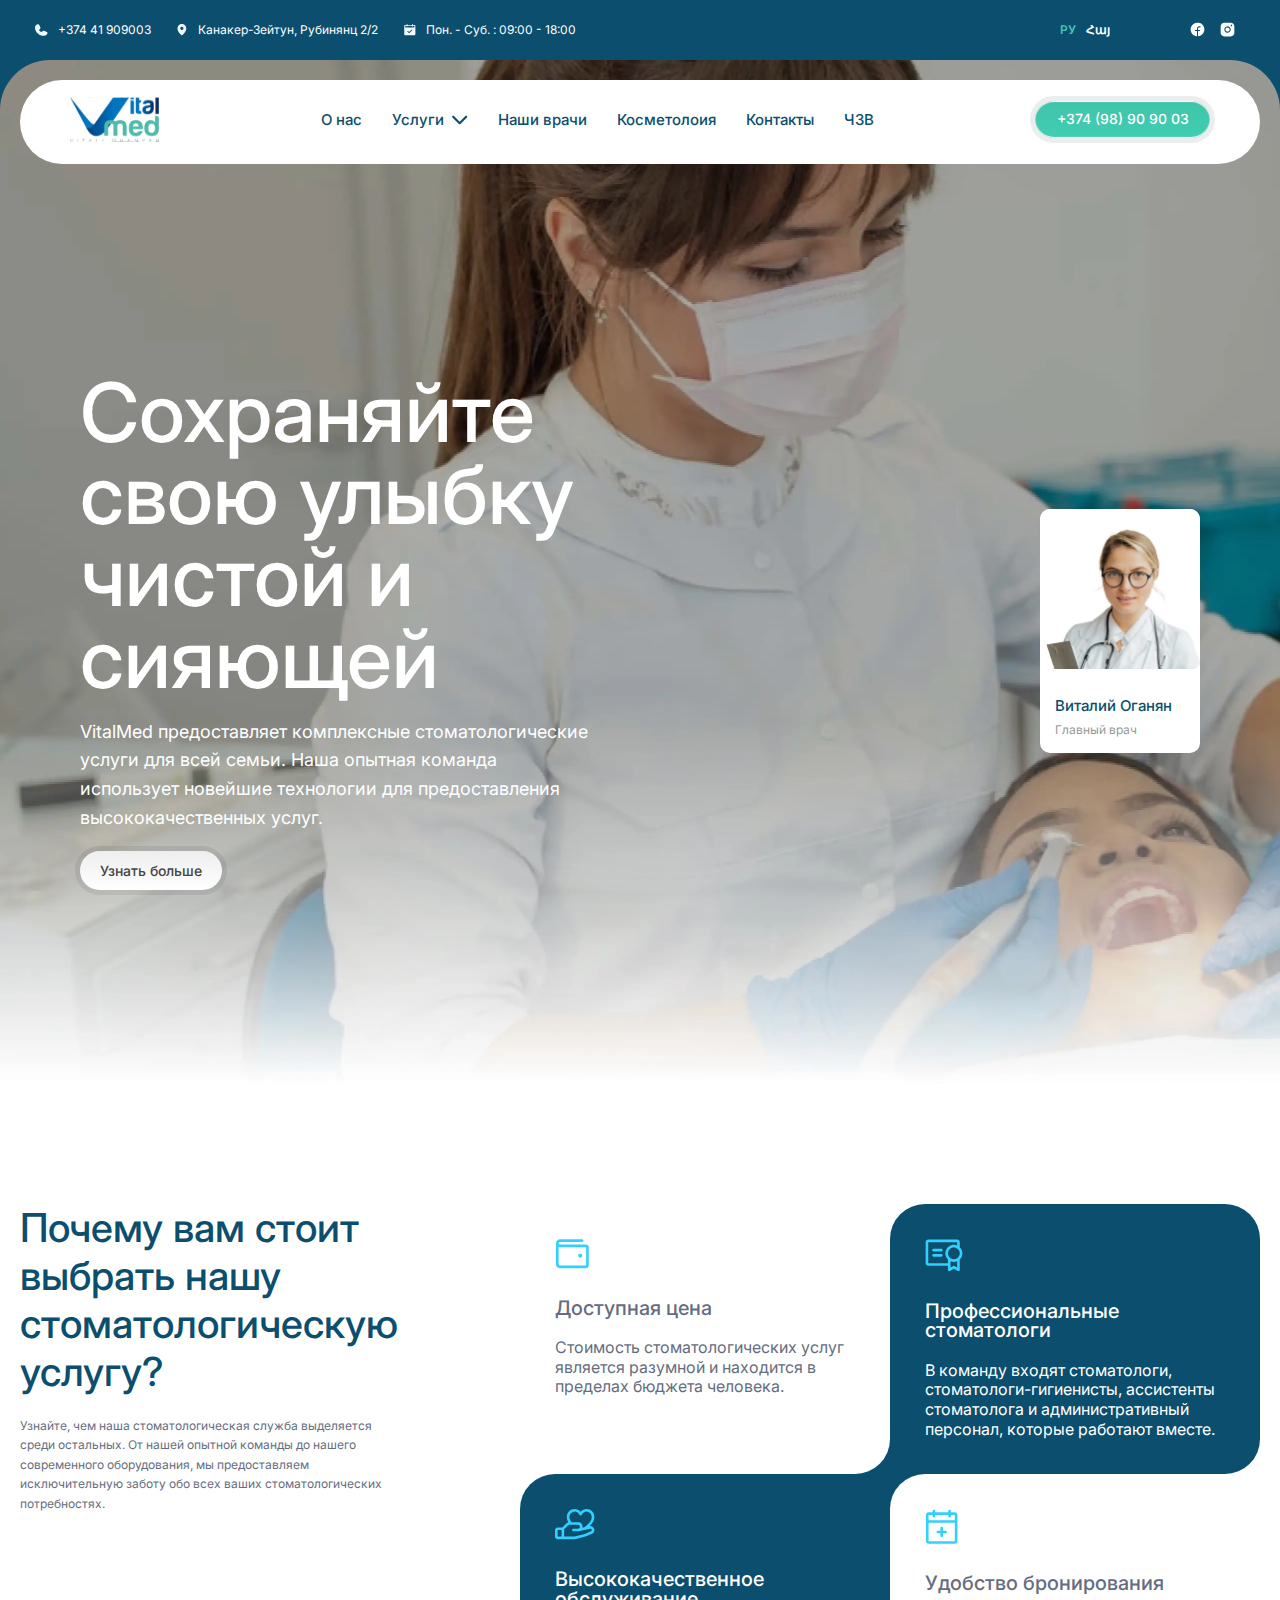
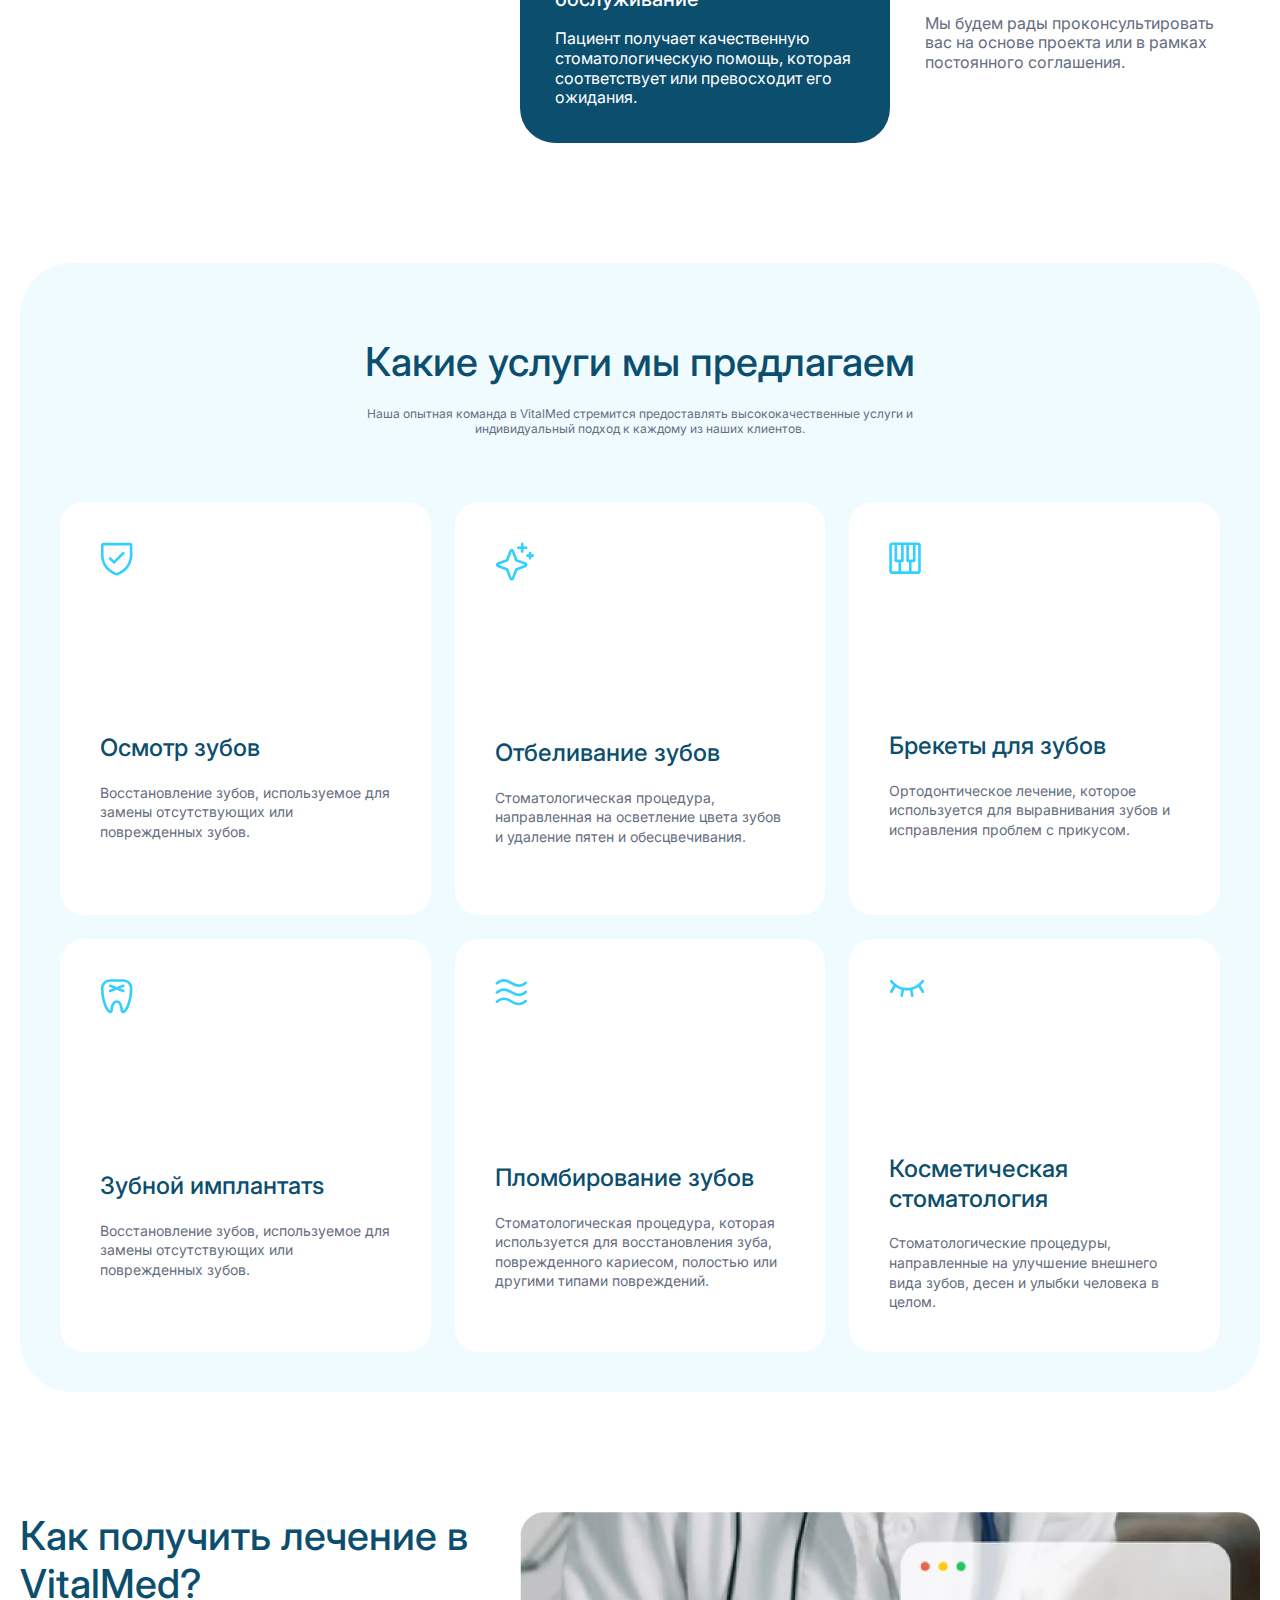
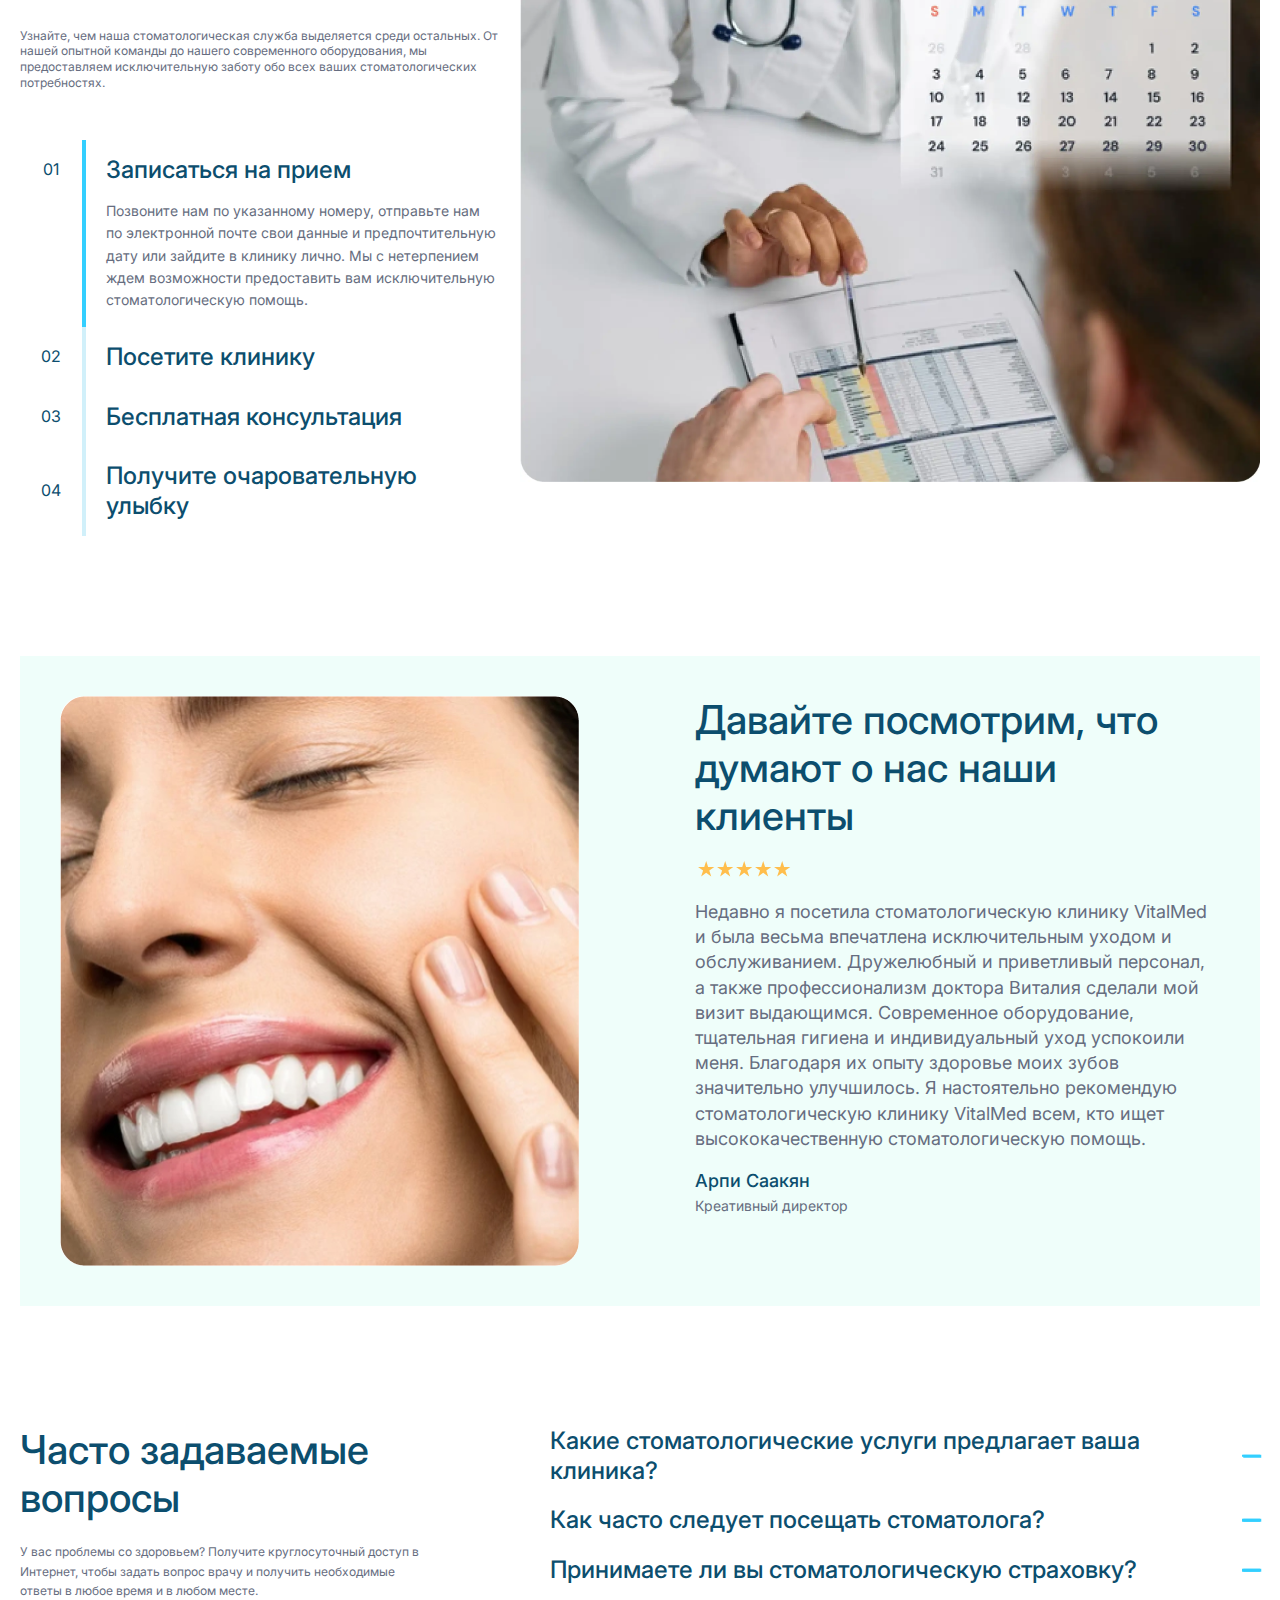
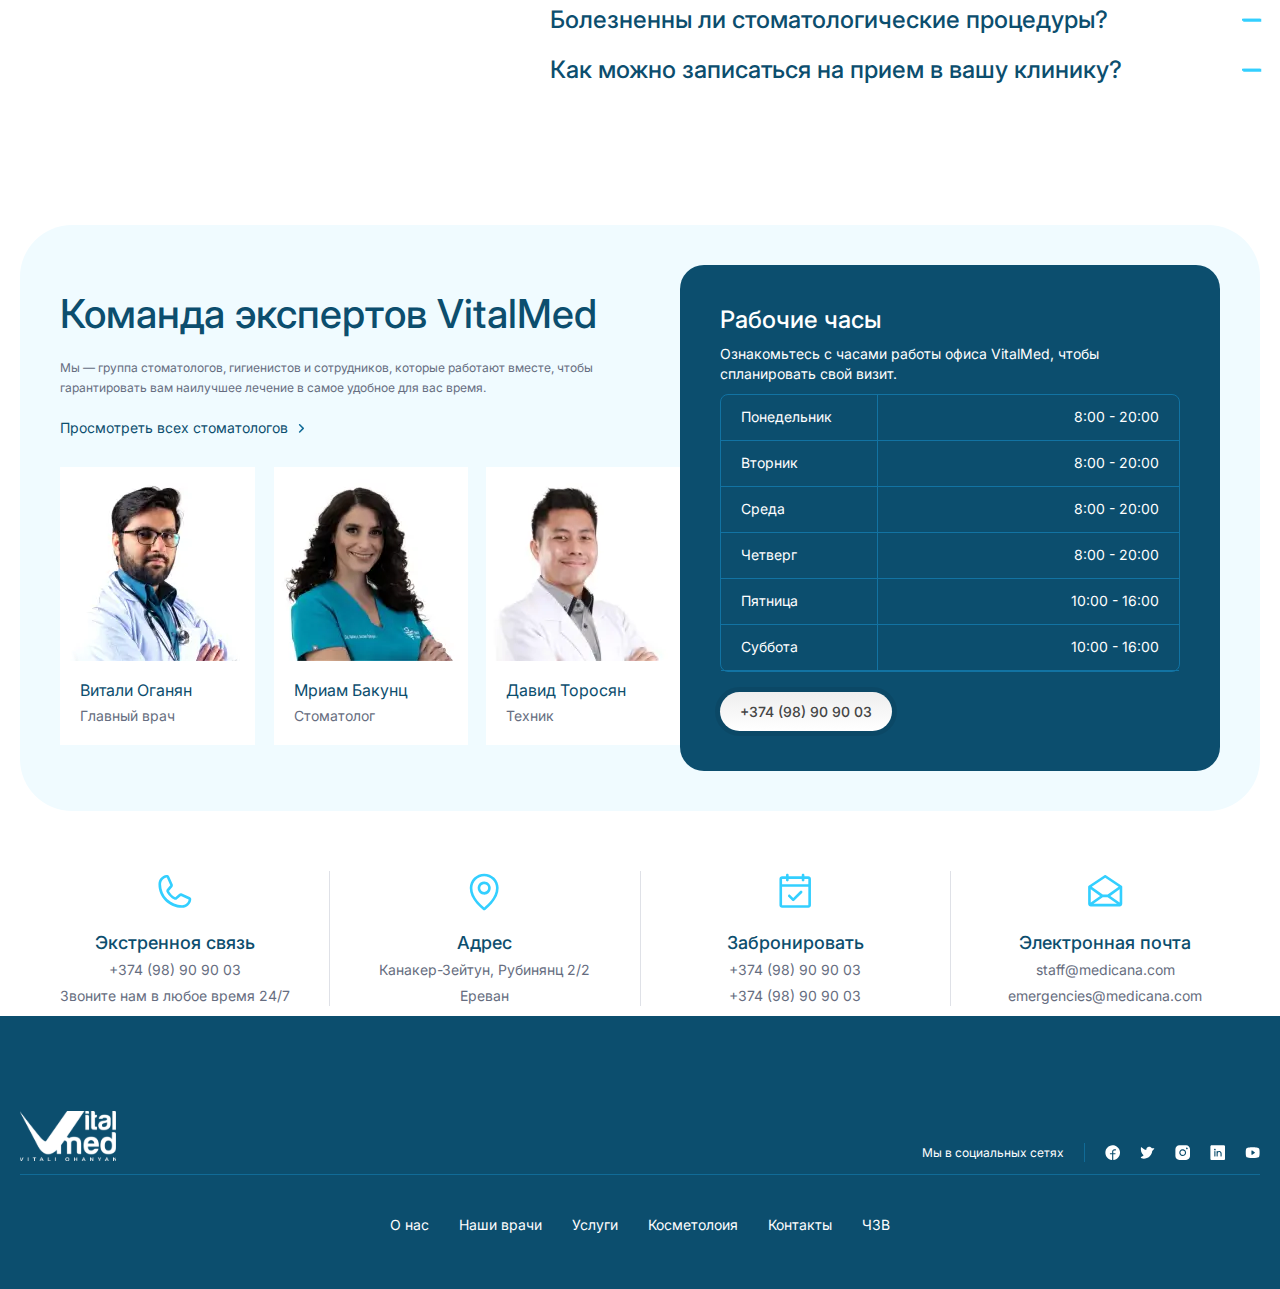
==== commit 5b3ae159: "error git" ====
--- a/index.html
+++ b/index.html
@@ -239,17 +239,17 @@
             <div class="feedback__wrapper container-middle">
                 <img src="images/feedback.jpg" alt="feedback img" class="feedback__img">
                 <div class="feedback__content">
-                    <h2 class="feedback__title">Let’s See What Our Client Think About Us</h2>
+                    <h2 class="feedback__title">Давайте посмотрим, что думают о нас наши клиенты</h2>
                     <img src="icons/stars.svg" alt="feedback stars" class="feedback__stars">
-                    <p class="feedback__descr">I recently visited Medicana Dental Clinic and was highly impressed by the
-                        exceptional care and service. The warm and friendly staff, along with Dr. [Dentist's Name]'s
-                        professionalism, made my visit outstanding. The state-of-the-art facilities, meticulous hygiene,
-                        and personalized care put me at ease. Thanks to their expertise, my dental health has
-                        significantly improved. I highly recommend Medicana Dental Clinic to anyone seeking top-quality
-                        dental care.</p>
+                    <p class="feedback__descr">Недавно я посетила стоматологическую клинику VitalMed и была весьма
+                        впечатлена исключительным уходом и обслуживанием. Дружелюбный и приветливый персонал, а также
+                        профессионализм доктора Виталия сделали мой визит выдающимся. Современное оборудование,
+                        тщательная гигиена и индивидуальный уход успокоили меня. Благодаря их опыту здоровье моих зубов
+                        значительно улучшилось. Я настоятельно рекомендую стоматологическую клинику VitalMed всем, кто
+                        ищет высококачественную стоматологическую помощь.</p>
                     <div class="feedback__person">
-                        <p class="feedback__person_name">Julie Radhina</p>
-                        <p class="feedback__person_profesion">Owner &amp; Creative Director</p>
+                        <p class="feedback__person_name">Арпи Саакян</p>
+                        <p class="feedback__person_profesion">Креативный директор</p>
                     </div>
                 </div>
             </div>
@@ -260,60 +260,65 @@
         <div class="container">
             <div class="faq__wrapper container-min">
                 <div class="faq__text">
-                    <h2 class="faq__title">Frequently asked questions</h2>
-                    <p class="faq__descr min-text">Have a health concern? Get 24/7 online access to ask a doctor and get
-                        the
-                        answers you need, anytime, anywhere.</p>
+                    <h2 class="faq__title">Часто задаваемые вопросы</h2>
+                    <p class="faq__descr min-text">У вас проблемы со здоровьем? Получите круглосуточный доступ в
+                        Интернет, чтобы задать вопрос врачу и получить необходимые ответы в любое время и в любом месте.
+                    </p>
                 </div>
                 <div class="faq__list">
                     <details>
                         <summary>
-                            <h3>What dental services does your clinic offer?</h3>
+                            <h3>Какие стоматологические услуги предлагает ваша клиника?</h3>
                             <div class="symbol"><span class="span_minus"></span><span class="span_plus"></span></div>
                         </summary>
                         <article>
-                            <p>Our dental care clinic offers a wide range of services including routine check-ups,
-                                cleanings, fillings, crowns, bridges, implants, root canals, extractions, and more.</p>
+                            <p>Наша стоматологическая клиника предлагает широкий спектр услуг, включая плановые осмотры,
+                                чистку, пломбирование, коронки, мосты, имплантаты, лечение корневых каналов, удаление
+                                зубов и многое другое.</p>
                         </article>
                     </details>
                     <details>
                         <summary>
-                            <h3>How often should I visit the dentist?</h3>
+                            <h3>Как часто следует посещать стоматолога?</h3>
                             <div class="symbol"><span class="span_minus"></span><span class="span_plus"></span></div>
                         </summary>
                         <article>
-                            <p>Our dental care clinic offers a wide range of services including routine check-ups,
-                                cleanings, fillings, crowns, bridges, implants, root canals, extractions, and more.</p>
+                            <p>Наша стоматологическая клиника предлагает широкий спектр услуг, включая плановые осмотры,
+                                чистку, пломбирование, установку коронок, мостов, имплантацию, лечение корневых каналов,
+                                удаление зубов и многое другое.</p>
                         </article>
                     </details>
                     <details>
                         <summary>
-                            <h3>Do you accept dental insurance?</h3>
+                            <h3>Принимаете ли вы стоматологическую страховку?</h3>
                             <div class="symbol"><span class="span_minus"></span><span class="span_plus"></span></div>
                         </summary>
                         <article>
-                            <p>Our dental care clinic offers a wide range of services including routine check-ups,
-                                cleanings, fillings, crowns, bridges, implants, root canals, extractions, and more.</p>
+                            <p>Наша стоматологическая клиника предлагает широкий спектр услуг, включая плановые осмотры,
+                                чистку, пломбирование, установку коронок, мостов, имплантацию, лечение корневых каналов,
+                                удаление зубов и многое другое.</p>
                         </article>
                     </details>
                     <details>
                         <summary>
-                            <h3>Are dental procedures painful?</h3>
+                            <h3>Болезненны ли стоматологические процедуры?</h3>
                             <div class="symbol"><span class="span_minus"></span><span class="span_plus"></span></div>
                         </summary>
                         <article>
-                            <p>Our dental care clinic offers a wide range of services including routine check-ups,
-                                cleanings, fillings, crowns, bridges, implants, root canals, extractions, and more.</p>
+                            <p>Наша стоматологическая клиника предлагает широкий спектр услуг, включая плановые осмотры,
+                                чистку, пломбирование, установку коронок, мостов, имплантацию, лечение корневых каналов,
+                                удаление зубов и многое другое.</p>
                         </article>
                     </details>
                     <details>
                         <summary>
-                            <h3>How can I schedule an appointment at your clinic?</h3>
+                            <h3>Как можно записаться на прием в вашу клинику?</h3>
                             <div class="symbol"><span class="span_minus"></span><span class="span_plus"></span></div>
                         </summary>
                         <article>
-                            <p>Our dental care clinic offers a wide range of services including routine check-ups,
-                                cleanings, fillings, crowns, bridges, implants, root canals, extractions, and more.</p>
+                            <p>Наша стоматологическая клиника предлагает широкий спектр услуг, включая плановые осмотры,
+                                чистку, пломбирование, установку коронок, мостов, имплантацию, лечение корневых каналов,
+                                удаление зубов и многое другое.</p>
                         </article>
                     </details>
                 </div>
@@ -325,54 +330,55 @@
         <div class="container">
             <div class="about__wrapper">
                 <div class="about__team">
-                    <h2 class="about__team_title">Medicana Expert Team</h2>
-                    <p class="about__team_descr min-text">We are a group of dentists, hygienists, and staff members who
-                        work
-                        together to guarantee that you have the best care possible at the most convenient time for you.
+                    <h2 class="about__team_title">Команда экспертов VitalMed</h2>
+                    <p class="about__team_descr min-text">Мы — группа стоматологов, гигиенистов и сотрудников, которые
+                        работают вместе, чтобы гарантировать вам наилучшее лечение в самое удобное для вас время.
                     </p>
-                    <a href="#" class="text_button">View all dentists<img src="icons/arrow.svg" alt="arrow"></a>
+                    <a href="#" class="text_button">Просмотреть всех стоматологов<img src="icons/arrow.svg"
+                            alt="arrow"></a>
                     <div class="about__card_wrapper">
                         <div class="dentists__card">
                             <img src="images/expert1.webp" alt="doctor" class="expert__img">
                             <div class="dentists__card_text">
-                                <p class="expert_name">Reza Mahendra</p>
-                                <p class="expert_profession">Orthodontist</p>
+                                <p class="expert_name">Витали Оганян</p>
+                                <p class="expert_profession">Главный врач</p>
                             </div>
                         </div>
                         <div class="dentists__card">
                             <img src="images/expert2.webp" alt="doctor" class="expert__img">
                             <div class="dentists__card_text">
-                                <p class="expert_name">Merliana Sari</p>
-                                <p class="expert_profession">General Dentist</p>
+                                <p class="expert_name">Мриам Бакунц</p>
+                                <p class="expert_profession">Стоматолог</p>
                             </div>
                         </div>
                         <div class="dentists__card">
                             <img src="images/expert3.webp" alt="doctor" class="expert__img">
                             <div class="dentists__card_text">
-                                <p class="expert_name">Daniel Thompson</p>
-                                <p class="expert_profession">General Dentist</p>
+                                <p class="expert_name">Давид Торосян</p>
+                                <p class="expert_profession">Техник</p>
                             </div>
                         </div>
                     </div>
                 </div>
                 <div class="about__worktime">
-                    <h3 class="about__worktime_title">Working Hours</h3>
-                    <p class="about__worktime_descr">Check out Medicana’s Office hours to plan your visit.</p>
+                    <h3 class="about__worktime_title">Рабочие часы</h3>
+                    <p class="about__worktime_descr">Ознакомьтесь с часами работы офиса VitalMed, чтобы спланировать
+                        свой визит.</p>
                     <div class="about__times">
-                        <p class="about__times_day">Monday</p>
+                        <p class="about__times_day">Понедельник</p>
                         <p class="about__times_time">8:00 - 20:00</p>
-                        <p class="about__times_day">Tuesday</p>
+                        <p class="about__times_day">Вторник</p>
                         <p class="about__times_time">8:00 - 20:00</p>
-                        <p class="about__times_day">Wednesday</p>
+                        <p class="about__times_day">Среда</p>
                         <p class="about__times_time">8:00 - 20:00</p>
-                        <p class="about__times_day">Thursday</p>
+                        <p class="about__times_day">Четверг</p>
                         <p class="about__times_time">8:00 - 20:00</p>
-                        <p class="about__times_day">Friday</p>
+                        <p class="about__times_day">Пятница</p>
                         <p class="about__times_time">10:00 - 16:00</p>
-                        <p class="about__times_day">Saturday</p>
+                        <p class="about__times_day">Суббота</p>
                         <p class="about__times_time">10:00 - 16:00</p>
                     </div>
-                    <a href="#" class="main_button">Make an Appointment</a>
+                    <a href="#" class="main_button">+374 (98) 90 90 03</a>
                 </div>
             </div>
         </div>
@@ -383,31 +389,28 @@
             <div class="contacts__wrapper container-middle">
                 <div class="contacts__card">
                     <img src="icons/phone_contacts.svg" alt="phone">
-                    <p class="contacts__card_title">Emergency Phone</p>
-                    <a href="#" class="contacts__card_phone">0887-9928-100</a>
-                    <p class="contacts__card_descr">Call us Anytime 24/7</p>
+                    <p class="contacts__card_title">Экстренноя связь</p>
+                    <a href="#" class="contacts__card_phone">+374 (98) 90 90 03</a>
+                    <p class="contacts__card_descr">Звоните нам в любое время 24/7</p>
                 </div>
                 <span></span>
                 <div class="contacts__card">
                     <img src="icons/address_contacts.svg" alt="map">
-                    <p class="contacts__card_title">Address</p>
-                    <a href="#" class="contacts__card_address">Sretict St. Herdimartani 1108, <br> South San
-                        Francisco,CA
-                        94080,
-                    </a>
-                    <p class="contact__card_descr">United States</p>
+                    <p class="contacts__card_title">Адрес</p>
+                    <a href="#" class="contacts__card_address">Канакер-Зейтун, Рубинянц 2/2</a>
+                    <p class="contact__card_descr">Ереван</p>
                 </div>
                 <span></span>
                 <div class="contacts__card">
                     <img src="icons/date_contacts.svg" alt="booking">
-                    <p class="contacts__card_title">Book by Phone</p>
-                    <a href="#" class="contacts__card_phone">0887-9928-101</a>
-                    <a href="#" class="contacts__card_phone">0887-9928-102</a>
+                    <p class="contacts__card_title">Забронировать</p>
+                    <a href="#" class="contacts__card_phone">+374 (98) 90 90 03</a>
+                    <a href="#" class="contacts__card_phone">+374 (98) 90 90 03</a>
                 </div>
                 <span></span>
                 <div class="contacts__card">
                     <img src="icons/email_contacts.svg" alt="mail">
-                    <p class="contacts__card_title">Email Us</p>
+                    <p class="contacts__card_title">Электронная почта</p>
                     <a href="#" class="contacts__card_email">staff@medicana.com</a>
                     <a href="#" class="contacts__card_email">emergencies@medicana.com</a>
                 </div>
@@ -421,7 +424,7 @@
                 <div class="footer__top">
                     <img src="icons/logo_footer.svg" alt="logo" class="footer__logo">
                     <div class="footer__social">
-                        <p class="footer__social_text min-text">Follow us on social media</p>
+                        <p class="footer__social_text min-text">Мы в социальных сетях</p>
                         <img src="icons/facebook_footer.svg" alt="facebook">
                         <img src="icons/x_footer.svg" alt="x">
                         <img src="icons/instagram_footer.svg" alt="instagram">
@@ -431,13 +434,12 @@
                 </div>
                 <span class="footer__dir"></span>
                 <ul class="footer__links">
-                    <li><a href="#" class="footer__links_item">About Us</a></li>
-                    <li><a href="#" class="footer__links_item">Our Dentist</a></li>
-                    <li><a href="#" class="footer__links_item">Services</a></li>
-                    <li><a href="#" class="footer__links_item">Our Dentists</a></li>
-                    <li><a href="#" class="footer__links_item">Cosmetology</a></li>
-                    <li><a href="#" class="footer__links_item">Contact Us</a></li>
-                    <li><a href="#" class="footer__links_item">FAQ</a></li>
+                    <li><a href="about.html" class="footer__links_item">О нас</a></li>
+                    <li><a href="dentists.html" class="footer__links_item">Наши врачи</a></li>
+                    <li><a href="services.html" class="footer__links_item">Услуги</a></li>
+                    <li><a href="casmetology.html" class="footer__links_item">Косметолоия</a></li>
+                    <li><a href="contacts.html" class="footer__links_item">Контакты</a></li>
+                    <li><a href="faq.html" class="footer__links_item">ЧЗВ</a></li>
                 </ul>
             </div>
         </div>
--- a/css/style.min.css
+++ b/css/style.min.css
@@ -1 +1 @@
-h1{font-size:82px;font-weight:500;line-height:100%;color:#fff}h2{font-size:40px;font-weight:500;line-height:120%;color:#0c4e6e}h3{font-size:24px;font-weight:500;line-height:124%;color:#0c4e6e}h4{font-size:20px;font-weight:500}.p1{font-size:18px;line-height:160%}.main_button{display:-webkit-inline-box;display:-ms-inline-flexbox;display:inline-flex;-webkit-box-align:center;-ms-flex-align:center;align-items:center;-webkit-box-pack:center;-ms-flex-pack:center;justify-content:center;border-radius:36px;padding:10px 20px;background:-webkit-gradient(linear, left top, left bottom, from(#eee), to(#fff));background:linear-gradient(180deg, #eee 0%, #fff 100%);color:#454545;text-shadow:0 1px 0 0 #fff;font-weight:500;outline:5px solid rgba(0,0,0,.07)}.button{display:-webkit-inline-box;display:-ms-inline-flexbox;display:inline-flex;min-width:175px;-webkit-box-align:center;-ms-flex-align:center;align-items:center;-webkit-box-pack:center;-ms-flex-pack:center;justify-content:center;border-radius:24px;padding:10px;-webkit-box-shadow:inset 0 -1px 1px 0 #fff,inset 0 1px 1px 0 #fff;box-shadow:inset 0 -1px 1px 0 #fff,inset 0 1px 1px 0 #fff;background:-webkit-gradient(linear, left top, left bottom, from(#40c4aa), to(#40ceb2));background:linear-gradient(180deg, #40c4aa 0%, #40ceb2 100%);color:#fff;line-height:120%;font-weight:500;outline:5px solid rgba(0,0,0,.07)}.text_button{display:-webkit-box;display:-ms-flexbox;display:flex;-webkit-box-align:baseline;-ms-flex-align:baseline;align-items:baseline;gap:10px;color:#0c4e6e}.min-text{font-size:12px}.thisePage{color:#41c9ae}.dentists__card{background:#fff}.dentists__card .dentists__card_text{padding:20px}.dentists__card .dentists__card_text .expert_name{margin-bottom:5px;font-size:16px;color:#0c4e6e}.textColor{color:#666d80}.cyan{background:#effefa}.padding{padding:80px;border-radius:52px}.paddingFAQ{padding:120px 0 0 0 !important}html{font-family:"Inter",sans-serif;font-size:14px;font-weight:400;line-height:140%;scroll-behavior:smooth;color:#666d80}a{color:#666d80}*{margin:0;padding:0;text-decoration:none;list-style-type:none}*,*::before,*::after{-webkit-box-sizing:border-box;box-sizing:border-box}:where(ul,ol):where([class]){padding-left:0}img{display:block;max-width:100%}input,textarea,select,button{font:inherit}body{position:relative;background-color:#0c4e6e;color:#666d80}.container{max-width:1920px;padding:0 20px;margin:0 auto}.container-min{max-width:1280px;margin:0 auto}.container-middle{max-width:1360px;margin:0 auto}.header{position:absolute;top:80px;left:50%;-webkit-transform:translateX(-50%);transform:translateX(-50%);width:100%}.header .open{height:133px}.header .open .nav_arrow{-webkit-transform:rotate(180deg);transform:rotate(180deg)}.header__wrapper{display:-webkit-box;display:-ms-flexbox;display:flex;-webkit-box-orient:vertical;-webkit-box-direction:normal;-ms-flex-direction:column;flex-direction:column;gap:30px;border-radius:80px;overflow:hidden;background:#fff;padding:17px 50px;height:84px;-webkit-transition:height .7s ease;transition:height .7s ease}.header__wrapper_top{display:-webkit-box;display:-ms-flexbox;display:flex;-webkit-box-align:center;-ms-flex-align:center;align-items:center;-webkit-box-pack:center;-ms-flex-pack:center;justify-content:center}.header__wrapper .nav{width:100%;display:-webkit-box;display:-ms-flexbox;display:flex;-webkit-box-pack:center;-ms-flex-pack:center;justify-content:center;gap:30px}.header__wrapper .nav__item,.header__wrapper .nav__item>a{color:#0c4e6e;line-height:128%;font-size:15px;font-weight:500}.header__wrapper .nav_menu{display:-webkit-box;display:-ms-flexbox;display:flex;gap:8px;-webkit-box-align:center;-ms-flex-align:center;align-items:center;cursor:pointer}.header__wrapper .nav_menu .nav_arrow{-webkit-transition:all .7s ease;transition:all .7s ease}.header__wrapper .menu{display:-webkit-box;display:-ms-flexbox;display:flex;gap:20px;-webkit-box-pack:center;-ms-flex-pack:center;justify-content:center}.header__wrapper .menu a:hover{color:#0c4e6e;border-bottom:1px solid #0c4e6e}.fixed{position:fixed;top:10px;z-index:30}.pageTop{margin-bottom:20px}.pageTop__wrapper{padding:20px 25px 0 15px;display:-webkit-box;display:-ms-flexbox;display:flex;-webkit-box-align:center;-ms-flex-align:center;align-items:center;-webkit-box-pack:justify;-ms-flex-pack:justify;justify-content:space-between}.pageTop__contacts{display:-webkit-box;display:-ms-flexbox;display:flex;gap:25px}.pageTop__contacts_phone{display:-webkit-box;display:-ms-flexbox;display:flex;-webkit-box-align:center;-ms-flex-align:center;align-items:center;gap:10px;color:#fff}.pageTop__contacts_phone img{width:12.5px;height:12.5px}.pageTop__contacts_address{display:-webkit-box;display:-ms-flexbox;display:flex;-webkit-box-align:center;-ms-flex-align:center;align-items:center;gap:10px;color:#fff}.pageTop__contacts_address img{width:12.5px;height:12.5px}.pageTop__contacts_workTime{display:-webkit-box;display:-ms-flexbox;display:flex;-webkit-box-align:center;-ms-flex-align:center;align-items:center;gap:10px;color:#fff}.pageTop__contacts_workTime img{width:12.5px;height:12.5px}.pageTop__rSide{display:-webkit-box;display:-ms-flexbox;display:flex;gap:80px;-webkit-box-align:center;-ms-flex-align:center;align-items:center}.pageTop__rSide_lang{display:-webkit-box;display:-ms-flexbox;display:flex;gap:10px;font-weight:600;color:#fff}.pageTop__rSide_social{display:-webkit-box;display:-ms-flexbox;display:flex;gap:15px}.pageTop__rSide_social img{width:15px;height:15px}.footer{padding:95px 0 55px 0;background:#0c4e6e}.footer__wrapper{display:-webkit-box;display:-ms-flexbox;display:flex;-webkit-box-orient:vertical;-webkit-box-direction:normal;-ms-flex-direction:column;flex-direction:column}.footer__top{display:-webkit-box;display:-ms-flexbox;display:flex;-webkit-box-pack:justify;-ms-flex-pack:justify;justify-content:space-between;-webkit-box-align:end;-ms-flex-align:end;align-items:flex-end;margin-bottom:13px}.footer__social{display:-webkit-box;display:-ms-flexbox;display:flex;gap:20px;height:17px;-webkit-box-align:center;-ms-flex-align:center;align-items:center}.footer__social img{width:15px;height:15px}.footer__social_text{color:#fff;border-right:1px solid #116b97;padding-right:20px}.footer__dir{background:#116b97;height:1px;width:100%;margin-bottom:40px}.footer__links{display:-webkit-box;display:-ms-flexbox;display:flex;-webkit-box-pack:center;-ms-flex-pack:center;justify-content:center;gap:30px}.footer__links_item{color:#fff}.contacts{background:#fff;padding:60px 0 10px 0}.contacts__wrapper{display:grid;grid-template-columns:1fr 1px 1fr 1px 1fr 1px 1fr;justify-items:center}.contacts span{width:1px;height:100%;background:#dfe1e7}.contacts__card{display:-webkit-box;display:-ms-flexbox;display:flex;-webkit-box-orient:vertical;-webkit-box-direction:normal;-ms-flex-direction:column;flex-direction:column;-webkit-box-align:center;-ms-flex-align:center;align-items:center;gap:7px;text-align:center}.contacts__card img{margin-bottom:13px}.contacts__card_title{font-size:18px;font-weight:500;color:#0c4e6e}.promo{min-height:1024px;background:center/cover no-repeat url(../images/main_image.webp);border-radius:50px 50px 0 0;overflow:hidden}.promo__wrapper{padding:312px 60px 0 60px;display:-webkit-box;display:-ms-flexbox;display:flex;-webkit-box-align:center;-ms-flex-align:center;align-items:center;-webkit-box-pack:justify;-ms-flex-pack:justify;justify-content:space-between}.promo__content{max-width:510px;display:-webkit-box;display:-ms-flexbox;display:flex;-webkit-box-orient:vertical;-webkit-box-direction:normal;-ms-flex-direction:column;flex-direction:column;-webkit-box-align:start;-ms-flex-align:start;align-items:flex-start}.promo__title{margin-bottom:18px}.promo__subtitle{margin-bottom:18px;color:#fff}.promo__card{display:-webkit-box;display:-ms-flexbox;display:flex;-webkit-box-orient:vertical;-webkit-box-direction:normal;-ms-flex-direction:column;flex-direction:column;max-width:160px;border-radius:10px;overflow:hidden;background:#fff}.promo__card img{margin-bottom:10px}.promo__card_text{padding:15px}.promo__card_name{color:#0c4e6e;font-weight:500;font-size:15px;line-height:160%;margin-bottom:4px}.promo__card_descr{color:#999;line-height:130%}.advantages{background:#fff}.advantages__wrapper{display:-webkit-box;display:-ms-flexbox;display:flex;-webkit-box-pack:justify;-ms-flex-pack:justify;justify-content:space-between;padding:120px 0}.advantages__text{display:-webkit-box;display:-ms-flexbox;display:flex;-webkit-box-orient:vertical;-webkit-box-direction:normal;-ms-flex-direction:column;flex-direction:column;max-width:380px;gap:20px}.advantages__text_title{color:#0c4e6e}.advantages__content{position:relative;display:grid;max-width:740px;grid-template-columns:1fr 1fr;grid-template-row:1fr 1fr;border-radius:30px;overflow:hidden}.advantages__content_card{padding:35px;border-radius:35px;background:#fff;z-index:5}.advantages__content_card-blue{padding:35px;border-radius:35px;background:#0c4e6e;z-index:5;color:#fff}.advantages__content img{margin-bottom:30px}.advantages__content h4{margin-bottom:20px}.advantages__content p{font-size:16px}.advantages__content .blueBG-effect{position:absolute;width:70px;height:70px;background:#0c4e6e;top:50%;left:50%;-webkit-transform:translate(-50%, -50%);transform:translate(-50%, -50%);z-index:3}.services{background:#fff}.services__wrapper{padding:75px 40px 40px;text-align:center;background:#f0fbff;border-radius:52px;overflow:hidden}.services__title{margin-bottom:20px}.services__descr{max-width:550px;margin:0 auto;line-height:130%;margin-bottom:65px}.services__content{display:grid;grid-template-rows:1fr 1fr;grid-template-columns:1fr 1fr 1fr;gap:24px}.services__card{background:#fff;border-radius:24px;overflow:hidden;text-align:left;padding:40px}.services__card_icon{margin-bottom:157px}.services__card_title{margin-bottom:20px}.treatment{background:#fff}.treatment__wrapper{display:-webkit-box;display:-ms-flexbox;display:flex;-webkit-box-pack:justify;-ms-flex-pack:justify;justify-content:space-between;-webkit-box-align:start;-ms-flex-align:start;align-items:flex-start;padding:120px 0}.treatment img{max-width:740px;-o-object-fit:contain;object-fit:contain}.treatment__content{max-width:497px}.treatment__title{margin-bottom:20px}.treatment__descr{margin-bottom:50px;line-height:130%}.treatment__slideList{display:-webkit-box;display:-ms-flexbox;display:flex;-webkit-box-orient:vertical;-webkit-box-direction:normal;-ms-flex-direction:column;flex-direction:column}.treatment__slideList .openList{grid-template-rows:-webkit-max-content 1fr;grid-template-rows:max-content 1fr}.treatment__slideList .openList .treatment__slideList_title{border-left:4px solid #33cfff}.treatment__slideList .openList .treatment__slideList_descr{border-left:4px solid #33cfff}.treatment__slideList_item{display:grid;grid-template-columns:62px 1fr;grid-template-rows:-webkit-max-content 0px;grid-template-rows:max-content 0px;cursor:pointer;overflow:hidden;-webkit-transition:all .7s ease;transition:all .7s ease}.treatment__slideList_num{font-size:16px;color:#0c4e6e;justify-self:center;-ms-flex-line-pack:center;align-content:center}.treatment__slideList_title{padding:15px 20px;border-left:4px solid #d1f0fa;-webkit-transition:all .7s ease;transition:all .7s ease}.treatment__slideList_descr{line-height:160%;grid-column:2/3;border-left:4px solid #d1f0fa;padding:0px 20px 15px 20px;-webkit-transition:all .7s ease;transition:all .7s ease}.feedback{background:#fff}.feedback__wrapper{display:-webkit-box;display:-ms-flexbox;display:flex;padding:40px;gap:10%;background:#effefa}.feedback__img{width:519px;height:570px;border-radius:24px}.feedback__content{display:-webkit-box;display:-ms-flexbox;display:flex;-webkit-box-orient:vertical;-webkit-box-direction:normal;-ms-flex-direction:column;flex-direction:column;gap:20px}.feedback__title{max-width:513px}.feedback__descr{line-height:140%;max-width:513px;font-size:18px}.feedback__stars{width:98px;height:19px}.feedback__person_name{margin-bottom:5px;font-size:18px;font-weight:500;color:#0c4e6e}.faq{background:#fff;padding:120px 0}.faq__wrapper{display:-webkit-box;display:-ms-flexbox;display:flex;-webkit-box-pack:justify;-ms-flex-pack:justify;justify-content:space-between}.faq__text{max-width:405px}.faq__title{margin-bottom:20px}.faq__list{width:710px}.faq__list summary{display:-webkit-box;display:-ms-flexbox;display:flex;-webkit-box-pack:justify;-ms-flex-pack:justify;justify-content:space-between;margin-bottom:20px;-webkit-box-align:center;-ms-flex-align:center;align-items:center;cursor:pointer}.faq__list summary .symbol{position:relative;height:18px;width:18px}.faq__list summary .symbol .span_minus{position:absolute;top:50%;right:0;-webkit-transform:translateY(-50%);transform:translateY(-50%);width:18px;height:2.5px;background:#33cfff;display:block}.faq__list summary .symbol .span_plus{position:absolute;left:50%;top:0;-webkit-transform:translateX(-50%);transform:translateX(-50%);-webkit-transform:rotate(90deg);transform:rotate(90deg);width:2.5px;height:18px;background:#33cfff;display:block;-webkit-transition:.1s ease;transition:.1s ease}.faq__list article{font-size:18px;line-height:140%;margin-bottom:30px}.faq__list details[open] .span_plus{-webkit-transform:rotate(0deg);transform:rotate(0deg);-webkit-transform:translateX(-50%);transform:translateX(-50%)}.about{background:#fff}.about__wrapper{max-width:1360px;margin:0 auto;background:#f0fbff;border-radius:52px;overflow:hidden;padding:40px;display:-webkit-box;display:-ms-flexbox;display:flex;-webkit-box-pack:justify;-ms-flex-pack:justify;justify-content:space-between;-webkit-box-align:center;-ms-flex-align:center;align-items:center}.about__team{max-width:620px;display:-webkit-box;display:-ms-flexbox;display:flex;-webkit-box-orient:vertical;-webkit-box-direction:normal;-ms-flex-direction:column;flex-direction:column;gap:20px}.about__team .text_button{margin-bottom:10px}.about__team .about__card_wrapper{display:-webkit-box;display:-ms-flexbox;display:flex;-webkit-box-pack:justify;-ms-flex-pack:justify;justify-content:space-between}.about__worktime{background:#0c4e6e;color:#fff;border-radius:24px;overflow:hidden;padding:40px;min-width:520px}.about__worktime_title{color:#fff;margin-bottom:10px}.about__worktime_descr{margin-bottom:10px}.about__worktime .about__times{width:100%;display:grid;grid-template-rows:repeat(6, 46px);grid-template-columns:157px 1fr;border:1px solid #1273a3;border-radius:8px;-webkit-box-align:center;-ms-flex-align:center;align-items:center;margin-bottom:20px}.about__worktime .about__times_time{-ms-flex-line-pack:center;align-content:center;border-bottom:1px solid #1273a3;width:100%;height:100%;text-align:right;padding-right:20px}.about__worktime .about__times_day{padding-left:20px;border-right:1px solid #1273a3;border-bottom:1px solid #1273a3;height:100%;-ms-flex-line-pack:center;align-content:center}.promoS,.promoD,.promoC,.promoCo,.promoF{min-height:600px;background:center/cover no-repeat url(../images/services_image.webp);border-radius:50px 50px 0 0;overflow:hidden}.promoS__wrapper,.promoD__wrapper,.promoC__wrapper,.promoCo__wrapper,.promoF__wrapper{padding:300px 60px 0 60px}.promoD{background:center/cover no-repeat url(../images/dentists_image.webp)}.promoC{background:center/cover no-repeat url(../images/casmetology_image.webp)}.promoCo{background:center/cover no-repeat url(../images/contacts_image.webp)}.promoF{background:center/cover no-repeat url(../images/faq_image.webp)}.servicesList{background:#fff;padding:120px 0}.servicesList__wrapper{display:-webkit-box;display:-ms-flexbox;display:flex;-webkit-box-orient:vertical;-webkit-box-direction:normal;-ms-flex-direction:column;flex-direction:column;gap:60px}.servicesList__wrapper .reverse{-webkit-box-orient:horizontal;-webkit-box-direction:reverse;-ms-flex-direction:row-reverse;flex-direction:row-reverse}.servicesList__item{display:-webkit-box;display:-ms-flexbox;display:flex;-webkit-box-pack:justify;-ms-flex-pack:justify;justify-content:space-between;-webkit-box-align:center;-ms-flex-align:center;align-items:center}.servicesList__item img{border-radius:24px;overflow:hidden}.servicesList__text{max-width:518px}.servicesList__title{margin-bottom:20px}.servicesList__content{font-size:16px;line-height:140%;margin-bottom:43px}.servicesList__menu{display:grid;grid-template-rows:repeat(3, 1fr);grid-template-columns:repeat(2, 1fr);width:100%;row-gap:17px}.servicesList__menu_item{display:-webkit-box;display:-ms-flexbox;display:flex;-webkit-box-align:center;-ms-flex-align:center;align-items:center}.servicesList__menu_dot{background:#33cfff;height:7px;width:7px;border-radius:50%;overflow:hidden}.servicesList__menu_link{padding-left:10px}.feedbackS{background:#fff}.feedbackS__wrapper{background:#effefa;border-radius:52px;overflow:hidden;padding:95px 0 120px 0;text-align:center}.feedbackS__title{max-width:560px;margin:0 auto;margin-bottom:20px}.feedbackS__descr{max-width:546px;margin:0 auto;margin-bottom:65px}.feedbackS__slider{text-align:left;display:-webkit-box;display:-ms-flexbox;display:flex;gap:24px;overflow-x:auto;scrollbar-width:none}.feedbackS__slider_card{padding:24px;border-radius:24px;overflow:hidden;width:358px;background:#fff;border:1px solid #ededed;-ms-flex-negative:0;flex-shrink:0;-webkit-user-select:none;-moz-user-select:none;-ms-user-select:none;user-select:none}.feedbackS__slider_title{color:#0c4e6e;margin-bottom:12px}.feedbackS__slider_descr{line-height:160%;margin-bottom:27px}.feedbackS__slider_person{display:-webkit-box;display:-ms-flexbox;display:flex;padding:15px;gap:12px;background:#f7f7f7;border-radius:16px;-webkit-box-align:center;-ms-flex-align:center;align-items:center}.feedbackS__slider_person-name{font-weight:500;color:#0c4e6e}.feedbackS__slider_person-img{border-radius:12px;overflow:hidden}.chiefDentist{background:#fff;padding:120px 0 100px 0}.chiefDentist__wrapper{background:#fff6e0;display:-webkit-box;display:-ms-flexbox;display:flex;border-radius:52px;overflow:hidden;padding:80px 80px 0 80px}.chiefDentist__content{width:100%;display:-webkit-box;display:-ms-flexbox;display:flex;-webkit-box-orient:vertical;-webkit-box-direction:normal;-ms-flex-direction:column;flex-direction:column}.chiefDentist__title{font-size:35px;line-height:123%;letter-spacing:-1px;max-width:653px;margin-bottom:20px}.chiefDentist__subtitle{margin-bottom:45px}.chiefDentist__descr{max-width:201px;-ms-flex-item-align:end;align-self:flex-end}.dentistsTeam{background:#fff;padding-bottom:120px}.dentistsTeam__wrapper{display:-webkit-box;display:-ms-flexbox;display:flex;gap:24px;-ms-flex-wrap:wrap;flex-wrap:wrap}.branch{background:#fff;padding:120px 0}.branch__wrapper{display:-webkit-box;display:-ms-flexbox;display:flex;-webkit-box-pack:justify;-ms-flex-pack:justify;justify-content:space-between}.branch__title{line-height:122%;margin-bottom:20px}.branch__descr{line-height:130%;margin-bottom:65px}.branch__content{max-width:410px}.branch__content_wrapper{display:-webkit-box;display:-ms-flexbox;display:flex;-webkit-box-orient:vertical;-webkit-box-direction:normal;-ms-flex-direction:column;flex-direction:column;gap:30px}.branch__content_seniorClinic{display:-webkit-box;display:-ms-flexbox;display:flex;-webkit-box-orient:vertical;-webkit-box-direction:normal;-ms-flex-direction:column;flex-direction:column}.branch__content_subtitle{margin-bottom:10px}.branch__content_address{line-height:160%;margin-bottom:25px;max-width:273px}.branch__content_callPhone{line-height:160%;margin-bottom:5px}.branch__content_callPhone span{color:#09f}.branch__content_supportPhone{line-height:160%;margin-bottom:38px}.branch__content_supportPhone span{color:#09f}.branch__content_map{color:#09f}.questions{background:#fff}.questions__wrapper{background:#effefa;padding:40px;display:-webkit-box;display:-ms-flexbox;display:flex;-webkit-box-align:center;-ms-flex-align:center;align-items:center;-webkit-box-pack:justify;-ms-flex-pack:justify;justify-content:space-between;border-radius:52px}.questions__content{display:grid;grid-template-columns:24px 1fr;grid-template-rows:-webkit-min-content;grid-template-rows:min-content;-webkit-column-gap:12px;-moz-column-gap:12px;column-gap:12px;row-gap:20px;max-width:487px;-ms-flex-line-pack:center;align-content:center}.questions__image{position:relative}.questions__wrap{position:absolute;display:-webkit-box;display:-ms-flexbox;display:flex;-webkit-box-orient:vertical;-webkit-box-direction:normal;-ms-flex-direction:column;flex-direction:column;top:50%;left:50%;-webkit-transform:translate(-50%, -50%);transform:translate(-50%, -50%);-webkit-box-align:center;-ms-flex-align:center;align-items:center;gap:18px;width:360px}.questions__title{color:#fff;text-align:center}.questions__icon{width:43px;height:43px}/*# sourceMappingURL=style.min.css.map */+h1{font-size:82px;font-weight:500;line-height:100%;color:#fff}h2{font-size:40px;font-weight:500;line-height:120%;color:#0c4e6e}h3{font-size:24px;font-weight:500;line-height:124%;color:#0c4e6e}h4{font-size:20px;font-weight:500}.p1{font-size:18px;line-height:160%}.main_button{display:-webkit-inline-box;display:-ms-inline-flexbox;display:inline-flex;-webkit-box-align:center;-ms-flex-align:center;align-items:center;-webkit-box-pack:center;-ms-flex-pack:center;justify-content:center;border-radius:36px;padding:10px 20px;background:-webkit-gradient(linear, left top, left bottom, from(#eee), to(#fff));background:linear-gradient(180deg, #eee 0%, #fff 100%);color:#454545;text-shadow:0 1px 0 0 #fff;font-weight:500;outline:5px solid rgba(0,0,0,.07)}.button{display:-webkit-inline-box;display:-ms-inline-flexbox;display:inline-flex;min-width:175px;-webkit-box-align:center;-ms-flex-align:center;align-items:center;-webkit-box-pack:center;-ms-flex-pack:center;justify-content:center;border-radius:24px;padding:10px;-webkit-box-shadow:inset 0 -1px 1px 0 #fff,inset 0 1px 1px 0 #fff;box-shadow:inset 0 -1px 1px 0 #fff,inset 0 1px 1px 0 #fff;background:-webkit-gradient(linear, left top, left bottom, from(#40c4aa), to(#40ceb2));background:linear-gradient(180deg, #40c4aa 0%, #40ceb2 100%);color:#fff;line-height:120%;font-weight:500;outline:5px solid rgba(0,0,0,.07)}.servicesList__menu_button{display:-webkit-box;display:-ms-flexbox;display:flex;-webkit-box-align:center;-ms-flex-align:center;align-items:center;background:none;border:none;gap:10px;cursor:pointer}.servicesList__menu_button .servicesList__menu_dot{background:#33cfff;height:7px;width:7px;border-radius:50%;overflow:hidden}.servicesList__menu_button .servicesList__menu_link{color:#666d80}.text_button{display:-webkit-box;display:-ms-flexbox;display:flex;-webkit-box-align:baseline;-ms-flex-align:baseline;align-items:baseline;gap:10px;color:#0c4e6e}.min-text{font-size:12px}.thisePage{color:#41c9ae}.dentists__card{background:#fff}.dentists__card .dentists__card_text{padding:20px}.dentists__card .dentists__card_text .expert_name{margin-bottom:5px;font-size:16px;color:#0c4e6e}.textColor{color:#666d80}.cyan{background:#effefa}.padding{padding:80px;border-radius:52px}.paddingFAQ{padding:120px 0 0 0 !important}html{font-family:"Inter",sans-serif;font-size:14px;font-weight:400;line-height:140%;scroll-behavior:smooth;color:#666d80}a{color:#666d80}*{margin:0;padding:0;text-decoration:none;list-style-type:none}*,*::before,*::after{-webkit-box-sizing:border-box;box-sizing:border-box}:where(ul,ol):where([class]){padding-left:0}img{display:block;max-width:100%}input,textarea,select,button{font:inherit}body{position:relative;background-color:#0c4e6e;color:#666d80}.container{max-width:1920px;padding:0 20px;margin:0 auto}.container-min{max-width:1280px;margin:0 auto}.container-middle{max-width:1360px;margin:0 auto}.header{position:absolute;top:80px;left:50%;-webkit-transform:translateX(-50%);transform:translateX(-50%);width:100%}.header .open{height:133px}.header .open .nav_arrow{-webkit-transform:rotate(180deg);transform:rotate(180deg)}.header__wrapper{display:-webkit-box;display:-ms-flexbox;display:flex;-webkit-box-orient:vertical;-webkit-box-direction:normal;-ms-flex-direction:column;flex-direction:column;gap:30px;border-radius:80px;overflow:hidden;background:#fff;padding:17px 50px;height:84px;-webkit-transition:height .7s ease;transition:height .7s ease}.header__wrapper_top{display:-webkit-box;display:-ms-flexbox;display:flex;-webkit-box-align:center;-ms-flex-align:center;align-items:center;-webkit-box-pack:center;-ms-flex-pack:center;justify-content:center}.header__wrapper .nav{width:100%;display:-webkit-box;display:-ms-flexbox;display:flex;-webkit-box-pack:center;-ms-flex-pack:center;justify-content:center;gap:30px}.header__wrapper .nav__item,.header__wrapper .nav__item>a{color:#0c4e6e;line-height:128%;font-size:15px;font-weight:500}.header__wrapper .nav_menu{display:-webkit-box;display:-ms-flexbox;display:flex;gap:8px;-webkit-box-align:center;-ms-flex-align:center;align-items:center;cursor:pointer}.header__wrapper .nav_menu .nav_arrow{-webkit-transition:all .7s ease;transition:all .7s ease}.header__wrapper .menu{display:-webkit-box;display:-ms-flexbox;display:flex;gap:20px;-webkit-box-pack:center;-ms-flex-pack:center;justify-content:center}.header__wrapper .menu a:hover{color:#0c4e6e;border-bottom:1px solid #0c4e6e}.fixed{position:fixed;top:10px;z-index:30}.pageTop{margin-bottom:20px}.pageTop__wrapper{padding:20px 25px 0 15px;display:-webkit-box;display:-ms-flexbox;display:flex;-webkit-box-align:center;-ms-flex-align:center;align-items:center;-webkit-box-pack:justify;-ms-flex-pack:justify;justify-content:space-between}.pageTop__contacts{display:-webkit-box;display:-ms-flexbox;display:flex;gap:25px}.pageTop__contacts_phone{display:-webkit-box;display:-ms-flexbox;display:flex;-webkit-box-align:center;-ms-flex-align:center;align-items:center;gap:10px;color:#fff}.pageTop__contacts_phone img{width:12.5px;height:12.5px}.pageTop__contacts_address{display:-webkit-box;display:-ms-flexbox;display:flex;-webkit-box-align:center;-ms-flex-align:center;align-items:center;gap:10px;color:#fff}.pageTop__contacts_address img{width:12.5px;height:12.5px}.pageTop__contacts_workTime{display:-webkit-box;display:-ms-flexbox;display:flex;-webkit-box-align:center;-ms-flex-align:center;align-items:center;gap:10px;color:#fff}.pageTop__contacts_workTime img{width:12.5px;height:12.5px}.pageTop__rSide{display:-webkit-box;display:-ms-flexbox;display:flex;gap:80px;-webkit-box-align:center;-ms-flex-align:center;align-items:center}.pageTop__rSide_lang{display:-webkit-box;display:-ms-flexbox;display:flex;gap:10px;font-weight:600;color:#fff}.pageTop__rSide_social{display:-webkit-box;display:-ms-flexbox;display:flex;gap:15px}.pageTop__rSide_social img{width:15px;height:15px}.footer{padding:95px 0 55px 0;background:#0c4e6e}.footer__wrapper{display:-webkit-box;display:-ms-flexbox;display:flex;-webkit-box-orient:vertical;-webkit-box-direction:normal;-ms-flex-direction:column;flex-direction:column}.footer__top{display:-webkit-box;display:-ms-flexbox;display:flex;-webkit-box-pack:justify;-ms-flex-pack:justify;justify-content:space-between;-webkit-box-align:end;-ms-flex-align:end;align-items:flex-end;margin-bottom:13px}.footer__social{display:-webkit-box;display:-ms-flexbox;display:flex;gap:20px;height:17px;-webkit-box-align:center;-ms-flex-align:center;align-items:center}.footer__social img{width:15px;height:15px}.footer__social_text{color:#fff;border-right:1px solid #116b97;padding-right:20px}.footer__dir{background:#116b97;height:1px;width:100%;margin-bottom:40px}.footer__links{display:-webkit-box;display:-ms-flexbox;display:flex;-webkit-box-pack:center;-ms-flex-pack:center;justify-content:center;gap:30px}.footer__links_item{color:#fff}.contacts{background:#fff;padding:60px 0 10px 0}.contacts__wrapper{display:grid;grid-template-columns:1fr 1px 1fr 1px 1fr 1px 1fr;justify-items:center}.contacts span{width:1px;height:100%;background:#dfe1e7}.contacts__card{display:-webkit-box;display:-ms-flexbox;display:flex;-webkit-box-orient:vertical;-webkit-box-direction:normal;-ms-flex-direction:column;flex-direction:column;-webkit-box-align:center;-ms-flex-align:center;align-items:center;gap:7px;text-align:center}.contacts__card img{margin-bottom:13px}.contacts__card_title{font-size:18px;font-weight:500;color:#0c4e6e}.promo{min-height:1024px;background:center/cover no-repeat url(../images/main_image.webp);border-radius:50px 50px 0 0;overflow:hidden}.promo__wrapper{padding:312px 60px 0 60px;display:-webkit-box;display:-ms-flexbox;display:flex;-webkit-box-align:center;-ms-flex-align:center;align-items:center;-webkit-box-pack:justify;-ms-flex-pack:justify;justify-content:space-between}.promo__content{max-width:510px;display:-webkit-box;display:-ms-flexbox;display:flex;-webkit-box-orient:vertical;-webkit-box-direction:normal;-ms-flex-direction:column;flex-direction:column;-webkit-box-align:start;-ms-flex-align:start;align-items:flex-start}.promo__title{margin-bottom:18px}.promo__subtitle{margin-bottom:18px;color:#fff}.promo__card{display:-webkit-box;display:-ms-flexbox;display:flex;-webkit-box-orient:vertical;-webkit-box-direction:normal;-ms-flex-direction:column;flex-direction:column;max-width:160px;border-radius:10px;overflow:hidden;background:#fff}.promo__card img{margin-bottom:10px}.promo__card_text{padding:15px}.promo__card_name{color:#0c4e6e;font-weight:500;font-size:15px;line-height:160%;margin-bottom:4px}.promo__card_descr{color:#999;line-height:130%}.advantages{background:#fff}.advantages__wrapper{display:-webkit-box;display:-ms-flexbox;display:flex;-webkit-box-pack:justify;-ms-flex-pack:justify;justify-content:space-between;padding:120px 0}.advantages__text{display:-webkit-box;display:-ms-flexbox;display:flex;-webkit-box-orient:vertical;-webkit-box-direction:normal;-ms-flex-direction:column;flex-direction:column;max-width:380px;gap:20px}.advantages__text_title{color:#0c4e6e}.advantages__content{position:relative;display:grid;max-width:740px;grid-template-columns:1fr 1fr;grid-template-row:1fr 1fr;border-radius:30px;overflow:hidden}.advantages__content_card{padding:35px;border-radius:35px;background:#fff;z-index:5}.advantages__content_card-blue{padding:35px;border-radius:35px;background:#0c4e6e;z-index:5;color:#fff}.advantages__content img{margin-bottom:30px}.advantages__content h4{margin-bottom:20px}.advantages__content p{font-size:16px}.advantages__content .blueBG-effect{position:absolute;width:70px;height:70px;background:#0c4e6e;top:50%;left:50%;-webkit-transform:translate(-50%, -50%);transform:translate(-50%, -50%);z-index:3}.services{background:#fff}.services__wrapper{padding:75px 40px 40px;text-align:center;background:#f0fbff;border-radius:52px;overflow:hidden}.services__title{margin-bottom:20px}.services__descr{max-width:550px;margin:0 auto;line-height:130%;margin-bottom:65px}.services__content{display:grid;grid-template-rows:1fr 1fr;grid-template-columns:1fr 1fr 1fr;gap:24px}.services__card{background:#fff;border-radius:24px;overflow:hidden;text-align:left;padding:40px}.services__card_icon{margin-bottom:157px}.services__card_title{margin-bottom:20px}.treatment{background:#fff}.treatment__wrapper{display:-webkit-box;display:-ms-flexbox;display:flex;-webkit-box-pack:justify;-ms-flex-pack:justify;justify-content:space-between;-webkit-box-align:start;-ms-flex-align:start;align-items:flex-start;padding:120px 0}.treatment img{max-width:740px;-o-object-fit:contain;object-fit:contain}.treatment__content{max-width:497px}.treatment__title{margin-bottom:20px}.treatment__descr{margin-bottom:50px;line-height:130%}.treatment__slideList{display:-webkit-box;display:-ms-flexbox;display:flex;-webkit-box-orient:vertical;-webkit-box-direction:normal;-ms-flex-direction:column;flex-direction:column}.treatment__slideList .openList{grid-template-rows:-webkit-max-content 1fr;grid-template-rows:max-content 1fr}.treatment__slideList .openList .treatment__slideList_title{border-left:4px solid #33cfff}.treatment__slideList .openList .treatment__slideList_descr{border-left:4px solid #33cfff}.treatment__slideList_item{display:grid;grid-template-columns:62px 1fr;grid-template-rows:-webkit-max-content 0px;grid-template-rows:max-content 0px;cursor:pointer;overflow:hidden;-webkit-transition:all .7s ease;transition:all .7s ease}.treatment__slideList_num{font-size:16px;color:#0c4e6e;justify-self:center;-ms-flex-line-pack:center;align-content:center}.treatment__slideList_title{padding:15px 20px;border-left:4px solid #d1f0fa;-webkit-transition:all .7s ease;transition:all .7s ease}.treatment__slideList_descr{line-height:160%;grid-column:2/3;border-left:4px solid #d1f0fa;padding:0px 20px 15px 20px;-webkit-transition:all .7s ease;transition:all .7s ease}.feedback{background:#fff}.feedback__wrapper{display:-webkit-box;display:-ms-flexbox;display:flex;padding:40px;gap:10%;background:#effefa}.feedback__img{width:519px;height:570px;border-radius:24px}.feedback__content{display:-webkit-box;display:-ms-flexbox;display:flex;-webkit-box-orient:vertical;-webkit-box-direction:normal;-ms-flex-direction:column;flex-direction:column;gap:20px}.feedback__title{max-width:513px}.feedback__descr{line-height:140%;max-width:513px;font-size:18px}.feedback__stars{width:98px;height:19px}.feedback__person_name{margin-bottom:5px;font-size:18px;font-weight:500;color:#0c4e6e}.faq{background:#fff;padding:120px 0}.faq__wrapper{display:-webkit-box;display:-ms-flexbox;display:flex;-webkit-box-pack:justify;-ms-flex-pack:justify;justify-content:space-between}.faq__text{max-width:405px}.faq__title{margin-bottom:20px}.faq__list{width:710px}.faq__list summary{display:-webkit-box;display:-ms-flexbox;display:flex;-webkit-box-pack:justify;-ms-flex-pack:justify;justify-content:space-between;margin-bottom:20px;-webkit-box-align:center;-ms-flex-align:center;align-items:center;cursor:pointer}.faq__list summary .symbol{position:relative;height:18px;width:18px}.faq__list summary .symbol .span_minus{position:absolute;top:50%;right:0;-webkit-transform:translateY(-50%);transform:translateY(-50%);width:18px;height:2.5px;background:#33cfff;display:block}.faq__list summary .symbol .span_plus{position:absolute;left:50%;top:0;-webkit-transform:translateX(-50%);transform:translateX(-50%);-webkit-transform:rotate(90deg);transform:rotate(90deg);width:2.5px;height:18px;background:#33cfff;display:block;-webkit-transition:.1s ease;transition:.1s ease}.faq__list article{font-size:18px;line-height:140%;margin-bottom:30px}.faq__list details[open] .span_plus{-webkit-transform:rotate(0deg);transform:rotate(0deg);-webkit-transform:translateX(-50%);transform:translateX(-50%)}.about{background:#fff}.about__wrapper{max-width:1360px;margin:0 auto;background:#f0fbff;border-radius:52px;overflow:hidden;padding:40px;display:-webkit-box;display:-ms-flexbox;display:flex;-webkit-box-pack:justify;-ms-flex-pack:justify;justify-content:space-between;-webkit-box-align:center;-ms-flex-align:center;align-items:center}.about__team{max-width:620px;display:-webkit-box;display:-ms-flexbox;display:flex;-webkit-box-orient:vertical;-webkit-box-direction:normal;-ms-flex-direction:column;flex-direction:column;gap:20px}.about__team .text_button{margin-bottom:10px}.about__team .about__card_wrapper{display:-webkit-box;display:-ms-flexbox;display:flex;-webkit-box-pack:justify;-ms-flex-pack:justify;justify-content:space-between}.about__worktime{background:#0c4e6e;color:#fff;border-radius:24px;overflow:hidden;padding:40px;min-width:520px}.about__worktime_title{color:#fff;margin-bottom:10px}.about__worktime_descr{margin-bottom:10px}.about__worktime .about__times{width:100%;display:grid;grid-template-rows:repeat(6, 46px);grid-template-columns:157px 1fr;border:1px solid #1273a3;border-radius:8px;-webkit-box-align:center;-ms-flex-align:center;align-items:center;margin-bottom:20px}.about__worktime .about__times_time{-ms-flex-line-pack:center;align-content:center;border-bottom:1px solid #1273a3;width:100%;height:100%;text-align:right;padding-right:20px}.about__worktime .about__times_day{padding-left:20px;border-right:1px solid #1273a3;border-bottom:1px solid #1273a3;height:100%;-ms-flex-line-pack:center;align-content:center}.promoS,.promoD,.promoC,.promoCo,.promoF{min-height:600px;background:center/cover no-repeat url(../images/services_image.webp);border-radius:50px 50px 0 0;overflow:hidden}.promoS__wrapper,.promoD__wrapper,.promoC__wrapper,.promoCo__wrapper,.promoF__wrapper{padding:300px 60px 0 60px}.promoD{background:center/cover no-repeat url(../images/dentists_image.webp)}.promoC{background:center/cover no-repeat url(../images/casmetology_image.webp)}.promoCo{background:center/cover no-repeat url(../images/contacts_image.webp)}.promoF{background:center/cover no-repeat url(../images/faq_image.webp)}.servicesList{background:#fff;padding:120px 0}.servicesList__wrapper{display:-webkit-box;display:-ms-flexbox;display:flex;-webkit-box-orient:vertical;-webkit-box-direction:normal;-ms-flex-direction:column;flex-direction:column;gap:60px}.servicesList__wrapper .reverse{-webkit-box-orient:horizontal;-webkit-box-direction:reverse;-ms-flex-direction:row-reverse;flex-direction:row-reverse}.servicesList__item{display:-webkit-box;display:-ms-flexbox;display:flex;-webkit-box-pack:justify;-ms-flex-pack:justify;justify-content:space-between;-webkit-box-align:center;-ms-flex-align:center;align-items:center}.servicesList__item img{border-radius:24px;overflow:hidden;-webkit-transition:opacity .5s ease;transition:opacity .5s ease}.servicesList__text{max-width:518px;display:-webkit-box;display:-ms-flexbox;display:flex;-webkit-box-orient:vertical;-webkit-box-direction:normal;-ms-flex-direction:column;flex-direction:column;-webkit-box-pack:center;-ms-flex-pack:center;justify-content:center}.servicesList__text .hidden{opacity:0;height:0}.servicesList__title{margin-bottom:20px}.servicesList__content{font-size:16px;line-height:140%;opacity:1;height:300px;overflow:hidden;-webkit-transition:opacity 2s ease;transition:opacity 2s ease}.servicesList__menu{display:grid;grid-template-rows:repeat(3, 1fr);grid-template-columns:repeat(2, 1fr);width:100%;row-gap:17px}.feedbackS{background:#fff}.feedbackS__wrapper{background:#effefa;border-radius:52px;overflow:hidden;padding:95px 0 120px 0;text-align:center}.feedbackS__title{max-width:650px;margin:0 auto;margin-bottom:20px}.feedbackS__descr{max-width:546px;margin:0 auto;margin-bottom:65px}.feedbackS__slider{text-align:left;display:-webkit-box;display:-ms-flexbox;display:flex;gap:24px;overflow-x:auto;scrollbar-width:none}.feedbackS__slider_card{padding:24px;border-radius:24px;overflow:hidden;width:358px;background:#fff;border:1px solid #ededed;-ms-flex-negative:0;flex-shrink:0;-webkit-user-select:none;-moz-user-select:none;-ms-user-select:none;user-select:none;display:-webkit-box;display:-ms-flexbox;display:flex;-webkit-box-orient:vertical;-webkit-box-direction:normal;-ms-flex-direction:column;flex-direction:column;-webkit-box-pack:justify;-ms-flex-pack:justify;justify-content:space-between}.feedbackS__slider_title{color:#0c4e6e;margin-bottom:12px}.feedbackS__slider_descr{line-height:160%;margin-bottom:27px}.feedbackS__slider_person{display:-webkit-box;display:-ms-flexbox;display:flex;padding:15px;gap:12px;background:#f7f7f7;border-radius:16px;-webkit-box-align:center;-ms-flex-align:center;align-items:center}.feedbackS__slider_person-name{font-weight:500;color:#0c4e6e}.feedbackS__slider_person-img{border-radius:12px;overflow:hidden}.chiefDentist{background:#fff;padding:120px 0 100px 0}.chiefDentist__wrapper{background:#fff6e0;display:-webkit-box;display:-ms-flexbox;display:flex;border-radius:52px;overflow:hidden;padding:80px 80px 0 80px}.chiefDentist__content{width:100%;display:-webkit-box;display:-ms-flexbox;display:flex;-webkit-box-orient:vertical;-webkit-box-direction:normal;-ms-flex-direction:column;flex-direction:column}.chiefDentist__title{font-size:35px;line-height:123%;letter-spacing:-1px;max-width:653px;margin-bottom:20px}.chiefDentist__image{width:411px;height:470px}.dentistsTeam{background:#fff;padding-bottom:120px}.dentistsTeam__wrapper{display:-webkit-box;display:-ms-flexbox;display:flex;gap:24px;-ms-flex-wrap:wrap;flex-wrap:wrap}.branch{background:#fff;padding-top:120px}.branch__wrapper{display:-webkit-box;display:-ms-flexbox;display:flex;-webkit-box-pack:justify;-ms-flex-pack:justify;justify-content:space-between}.branch__title{line-height:122%;margin-bottom:20px}.branch__descr{line-height:130%;margin-bottom:65px}.branch__content{max-width:410px}.branch__content_wrapper{display:-webkit-box;display:-ms-flexbox;display:flex;-webkit-box-orient:vertical;-webkit-box-direction:normal;-ms-flex-direction:column;flex-direction:column;gap:10px}.branch__content_subtitle{margin-bottom:10px}.branch__content_address{line-height:160%;max-width:273px}.branch__content_phone{line-height:160%}.branch__content_phone span{color:#09f}.questions{background:#fff}.questions__wrapper{background:#effefa;padding:40px;display:-webkit-box;display:-ms-flexbox;display:flex;-webkit-box-align:center;-ms-flex-align:center;align-items:center;-webkit-box-pack:justify;-ms-flex-pack:justify;justify-content:space-between;border-radius:52px}.questions__content{display:grid;grid-template-columns:24px 1fr;grid-template-rows:-webkit-min-content;grid-template-rows:min-content;-webkit-column-gap:12px;-moz-column-gap:12px;column-gap:12px;row-gap:20px;max-width:487px;-ms-flex-line-pack:center;align-content:center}.questions__image{position:relative}.questions__wrap{position:absolute;display:-webkit-box;display:-ms-flexbox;display:flex;-webkit-box-orient:vertical;-webkit-box-direction:normal;-ms-flex-direction:column;flex-direction:column;top:50%;left:50%;-webkit-transform:translate(-50%, -50%);transform:translate(-50%, -50%);-webkit-box-align:center;-ms-flex-align:center;align-items:center;gap:18px;width:360px}.questions__title{color:#fff;text-align:center}.questions__icon{width:43px;height:43px}/*# sourceMappingURL=style.min.css.map */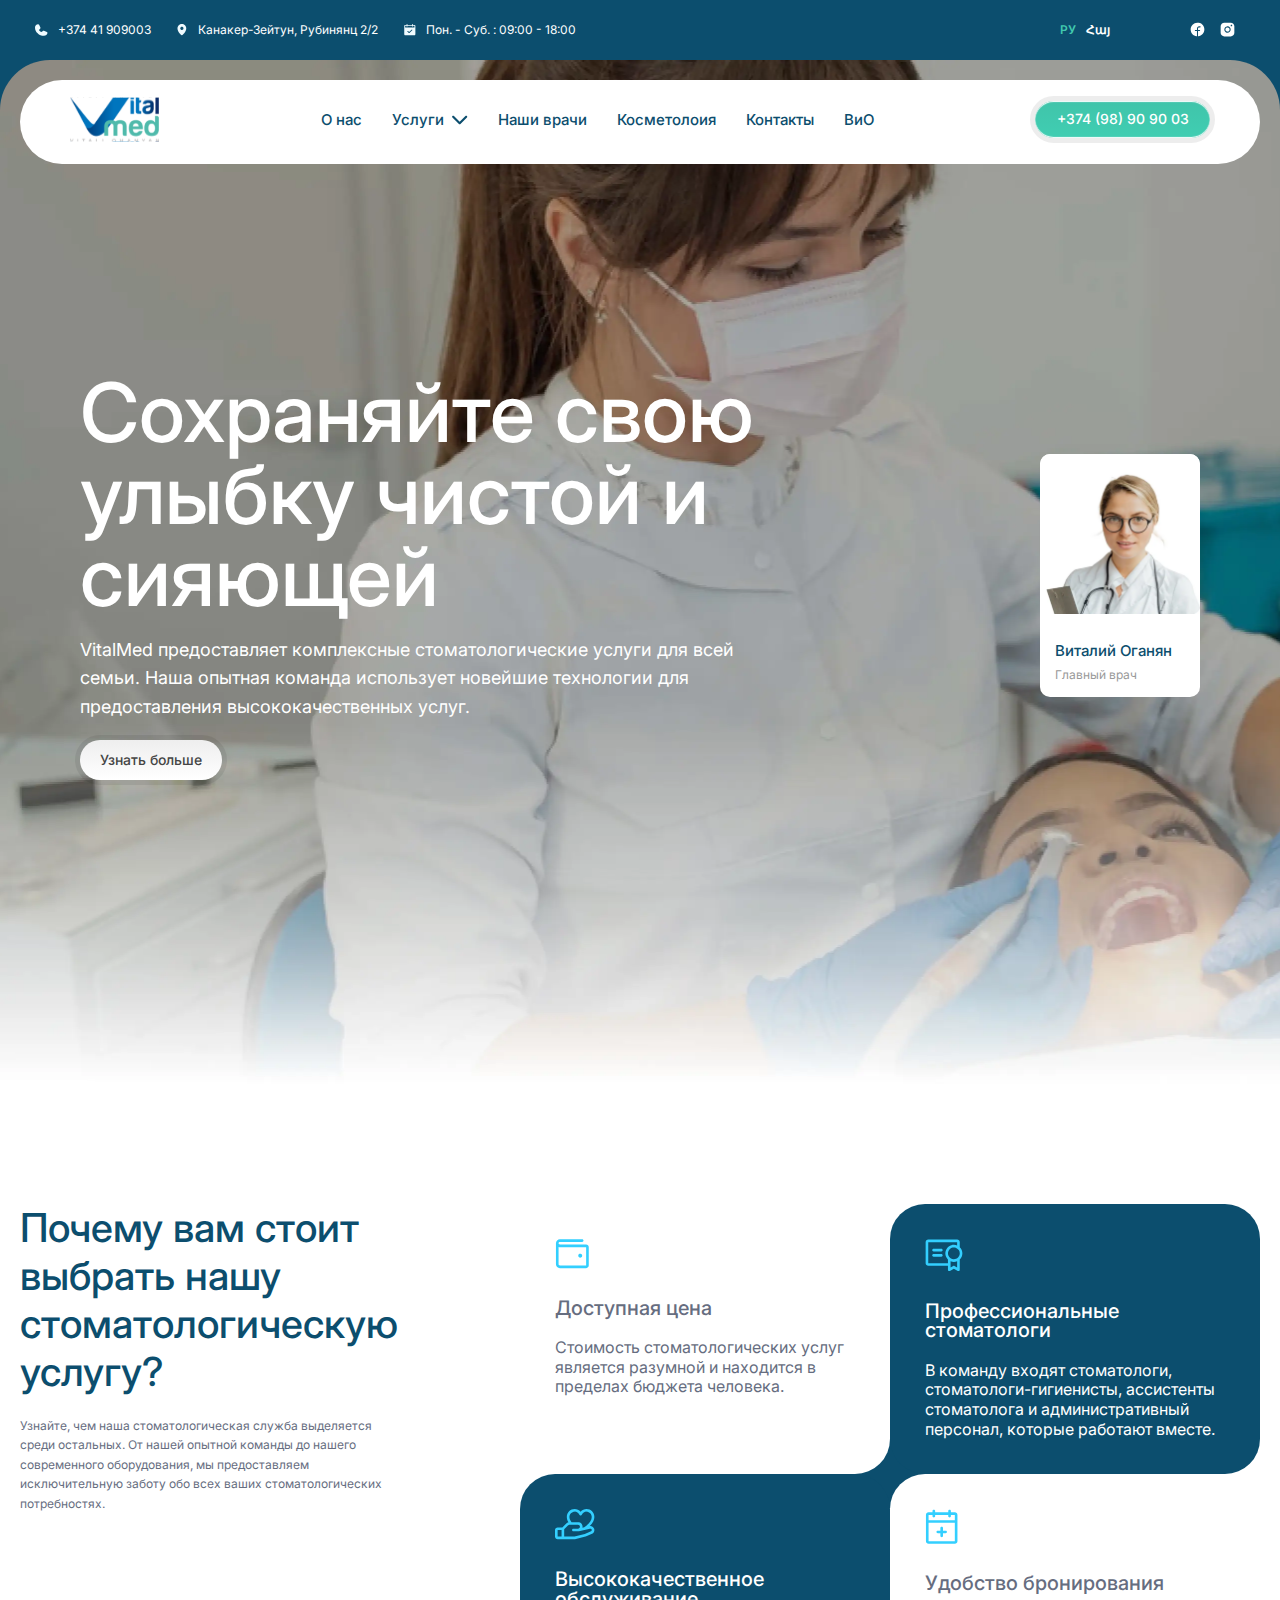
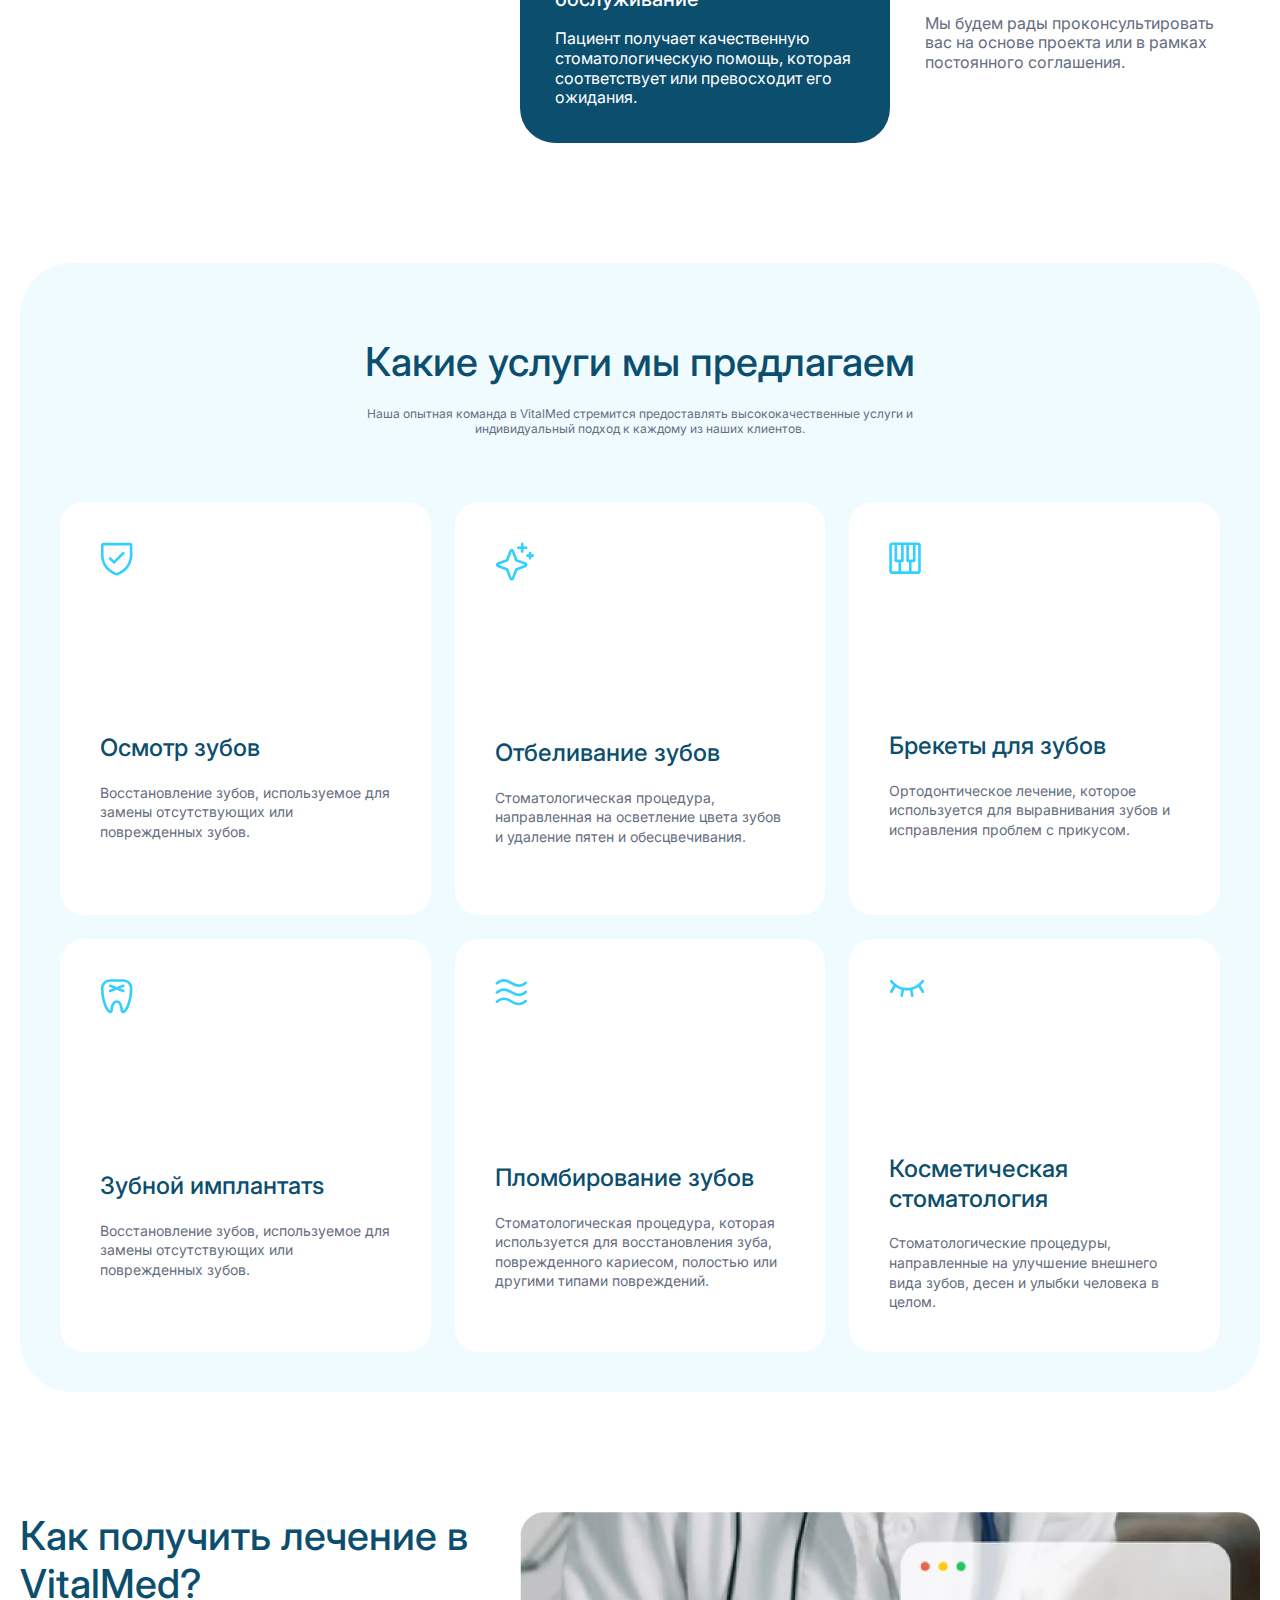
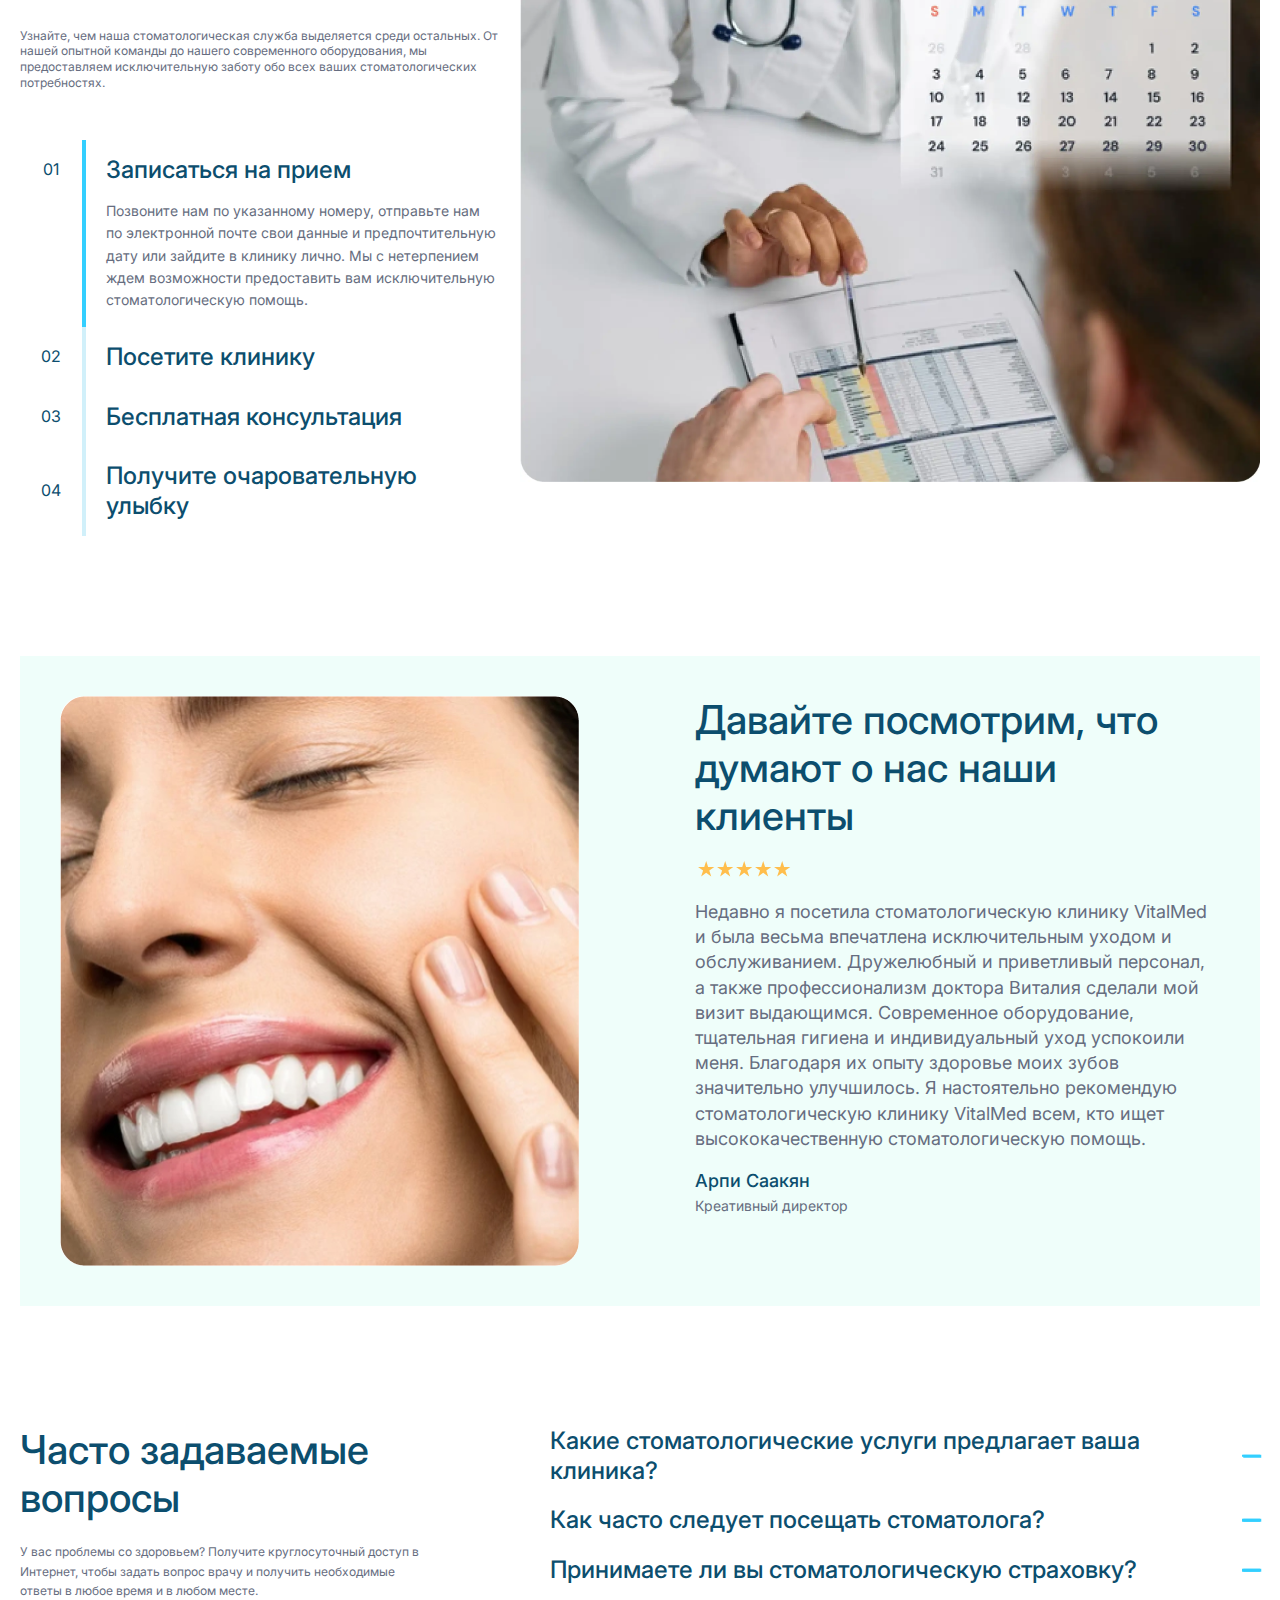
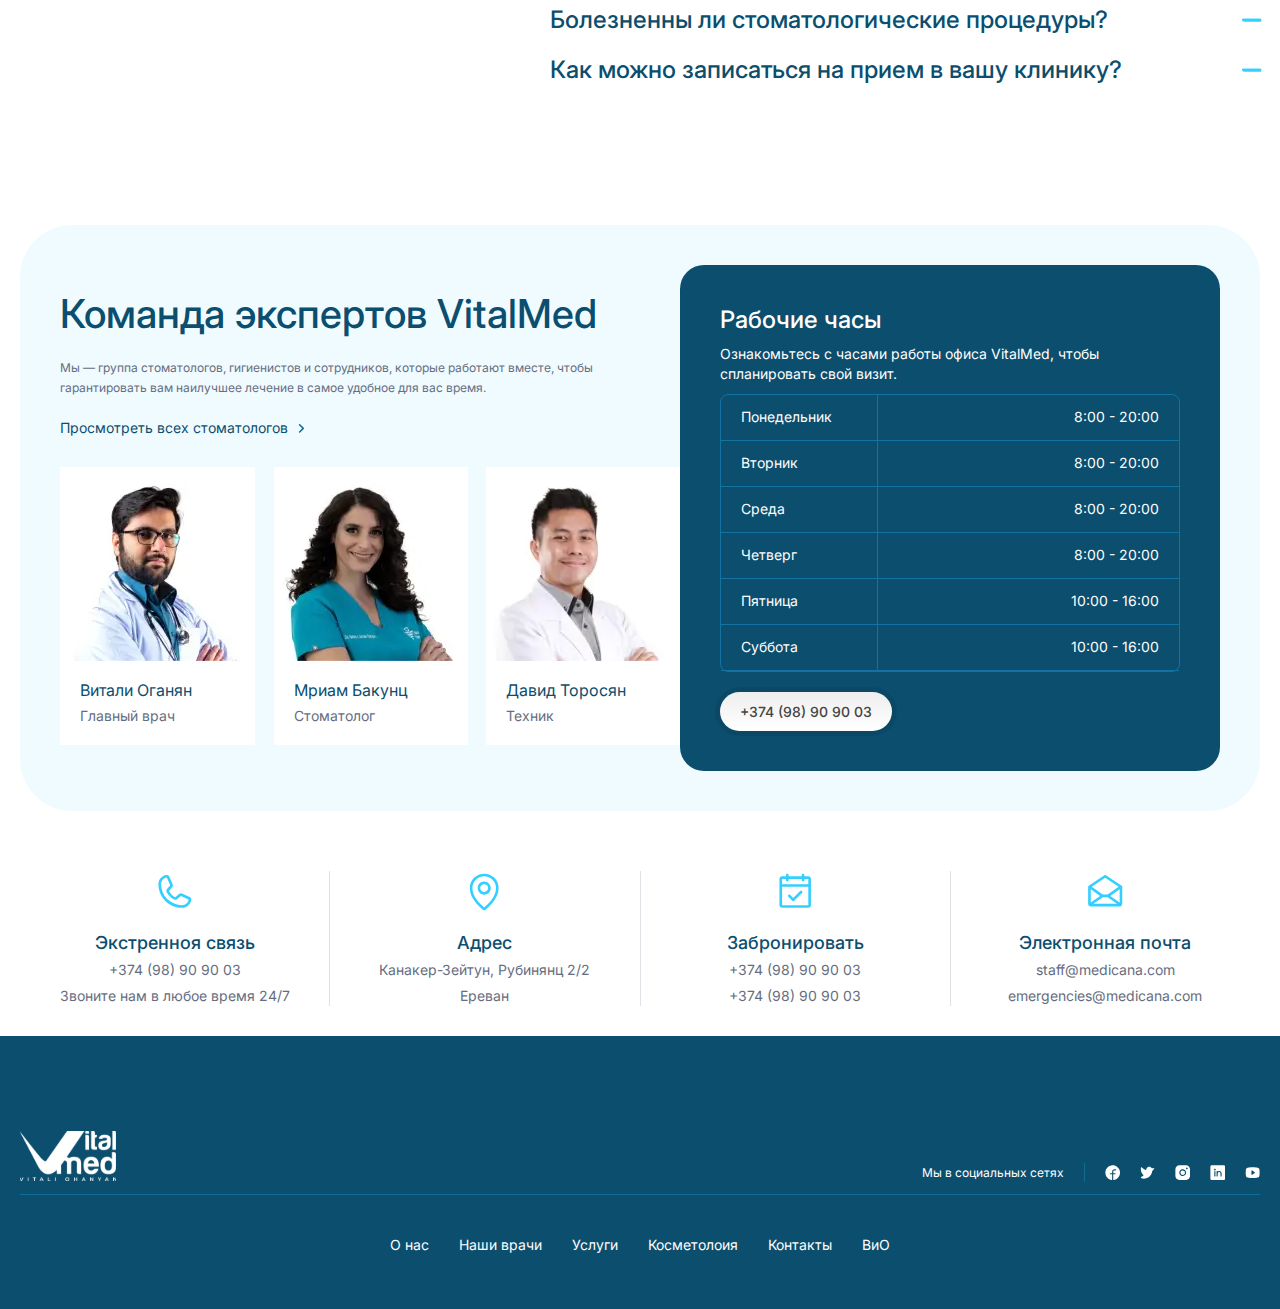
==== commit d88ec46c: "diagnostics completed, waiting for about us pages design" ====
--- a/index.html
+++ b/index.html
@@ -47,13 +47,13 @@
                 <div class="header__wrapper_top">
                     <a href="index.html"><img src="icons/logo.svg" alt="logo"></a>
                     <nav class="nav">
-                        <li class="nav__item"><a href="#">О нас</a></li>
+                        <li class="nav__item"><a href="../about.html">О нас</a></li>
                         <li class="nav__item nav_menu">Услуги <img class="nav_arrow" src="icons/arrow_menu.svg"
                                 alt="arrow"></li>
                         <li class="nav__item"><a href="dentists.html">Наши врачи</a></li>
                         <li class="nav__item"><a href="casmetology.html">Косметолоия</a></li>
                         <li class="nav__item"><a href="contacts.html">Контакты</a></li>
-                        <li class="nav__item"><a href="faq.html">ЧЗВ</a></li>
+                        <li class="nav__item"><a href="faq.html">ВиО</a></li>
                     </nav>
                     <a href="#" class="button">+374 (98) 90 90 03</a>
                 </div>
@@ -65,10 +65,10 @@
                     <li class="menu_item"><a href="servicesPages/surgery.html">Хирургия</a></li>
                     <li class="menu_item"><a href="servicesPages/correction.html">Исправление прикуса</a></li>
                     <li class="menu_item"><a href="servicesPages/dentistry.html">Лечение Зубов</a></li>
-                    <li class="menu_item"><a href="servicesPages/gums.html">Лечение десен</a></li>
-                    <li class="menu_item"><a href="servicesPages/whitening.html">Отбеливанте зубов</a></li>
+                    <li class="menu_item"><a href="servicesPages/dentistry.html#gum">Лечение десен</a></li>
+                    <li class="menu_item"><a href="servicesPages/dentistry.html#whitening">Отбеливанте зубов</a></li>
                     <li class="menu_item"><a href="servicesPages/hygiene.html">Гигиена зубов и полости рта</a></li>
-                    <li class="menu_item"><a href="servicesPages/diagnostics.html">Диагностика</a></li>
+                    <li class="menu_item"><a href="servicesPages/hygiene.html#diagnostics">Диагностика</a></li>
                 </menu>
             </div>
         </div>
@@ -439,7 +439,7 @@
                     <li><a href="services.html" class="footer__links_item">Услуги</a></li>
                     <li><a href="casmetology.html" class="footer__links_item">Косметолоия</a></li>
                     <li><a href="contacts.html" class="footer__links_item">Контакты</a></li>
-                    <li><a href="faq.html" class="footer__links_item">ЧЗВ</a></li>
+                    <li><a href="faq.html" class="footer__links_item">ВиО</a></li>
                 </ul>
             </div>
         </div>
--- a/css/style.min.css
+++ b/css/style.min.css
@@ -1 +1 @@
-h1{font-size:82px;font-weight:500;line-height:100%;color:#fff}h2{font-size:40px;font-weight:500;line-height:120%;color:#0c4e6e}h3{font-size:24px;font-weight:500;line-height:124%;color:#0c4e6e}h4{font-size:20px;font-weight:500}.p1{font-size:18px;line-height:160%}.main_button{display:-webkit-inline-box;display:-ms-inline-flexbox;display:inline-flex;-webkit-box-align:center;-ms-flex-align:center;align-items:center;-webkit-box-pack:center;-ms-flex-pack:center;justify-content:center;border-radius:36px;padding:10px 20px;background:-webkit-gradient(linear, left top, left bottom, from(#eee), to(#fff));background:linear-gradient(180deg, #eee 0%, #fff 100%);color:#454545;text-shadow:0 1px 0 0 #fff;font-weight:500;outline:5px solid rgba(0,0,0,.07)}.button{display:-webkit-inline-box;display:-ms-inline-flexbox;display:inline-flex;min-width:175px;-webkit-box-align:center;-ms-flex-align:center;align-items:center;-webkit-box-pack:center;-ms-flex-pack:center;justify-content:center;border-radius:24px;padding:10px;-webkit-box-shadow:inset 0 -1px 1px 0 #fff,inset 0 1px 1px 0 #fff;box-shadow:inset 0 -1px 1px 0 #fff,inset 0 1px 1px 0 #fff;background:-webkit-gradient(linear, left top, left bottom, from(#40c4aa), to(#40ceb2));background:linear-gradient(180deg, #40c4aa 0%, #40ceb2 100%);color:#fff;line-height:120%;font-weight:500;outline:5px solid rgba(0,0,0,.07)}.servicesList__menu_button{display:-webkit-box;display:-ms-flexbox;display:flex;-webkit-box-align:center;-ms-flex-align:center;align-items:center;background:none;border:none;gap:10px;cursor:pointer}.servicesList__menu_button .servicesList__menu_dot{background:#33cfff;height:7px;width:7px;border-radius:50%;overflow:hidden}.servicesList__menu_button .servicesList__menu_link{color:#666d80}.text_button{display:-webkit-box;display:-ms-flexbox;display:flex;-webkit-box-align:baseline;-ms-flex-align:baseline;align-items:baseline;gap:10px;color:#0c4e6e}.min-text{font-size:12px}.thisePage{color:#41c9ae}.dentists__card{background:#fff}.dentists__card .dentists__card_text{padding:20px}.dentists__card .dentists__card_text .expert_name{margin-bottom:5px;font-size:16px;color:#0c4e6e}.textColor{color:#666d80}.cyan{background:#effefa}.padding{padding:80px;border-radius:52px}.paddingFAQ{padding:120px 0 0 0 !important}html{font-family:"Inter",sans-serif;font-size:14px;font-weight:400;line-height:140%;scroll-behavior:smooth;color:#666d80}a{color:#666d80}*{margin:0;padding:0;text-decoration:none;list-style-type:none}*,*::before,*::after{-webkit-box-sizing:border-box;box-sizing:border-box}:where(ul,ol):where([class]){padding-left:0}img{display:block;max-width:100%}input,textarea,select,button{font:inherit}body{position:relative;background-color:#0c4e6e;color:#666d80}.container{max-width:1920px;padding:0 20px;margin:0 auto}.container-min{max-width:1280px;margin:0 auto}.container-middle{max-width:1360px;margin:0 auto}.header{position:absolute;top:80px;left:50%;-webkit-transform:translateX(-50%);transform:translateX(-50%);width:100%}.header .open{height:133px}.header .open .nav_arrow{-webkit-transform:rotate(180deg);transform:rotate(180deg)}.header__wrapper{display:-webkit-box;display:-ms-flexbox;display:flex;-webkit-box-orient:vertical;-webkit-box-direction:normal;-ms-flex-direction:column;flex-direction:column;gap:30px;border-radius:80px;overflow:hidden;background:#fff;padding:17px 50px;height:84px;-webkit-transition:height .7s ease;transition:height .7s ease}.header__wrapper_top{display:-webkit-box;display:-ms-flexbox;display:flex;-webkit-box-align:center;-ms-flex-align:center;align-items:center;-webkit-box-pack:center;-ms-flex-pack:center;justify-content:center}.header__wrapper .nav{width:100%;display:-webkit-box;display:-ms-flexbox;display:flex;-webkit-box-pack:center;-ms-flex-pack:center;justify-content:center;gap:30px}.header__wrapper .nav__item,.header__wrapper .nav__item>a{color:#0c4e6e;line-height:128%;font-size:15px;font-weight:500}.header__wrapper .nav_menu{display:-webkit-box;display:-ms-flexbox;display:flex;gap:8px;-webkit-box-align:center;-ms-flex-align:center;align-items:center;cursor:pointer}.header__wrapper .nav_menu .nav_arrow{-webkit-transition:all .7s ease;transition:all .7s ease}.header__wrapper .menu{display:-webkit-box;display:-ms-flexbox;display:flex;gap:20px;-webkit-box-pack:center;-ms-flex-pack:center;justify-content:center}.header__wrapper .menu a:hover{color:#0c4e6e;border-bottom:1px solid #0c4e6e}.fixed{position:fixed;top:10px;z-index:30}.pageTop{margin-bottom:20px}.pageTop__wrapper{padding:20px 25px 0 15px;display:-webkit-box;display:-ms-flexbox;display:flex;-webkit-box-align:center;-ms-flex-align:center;align-items:center;-webkit-box-pack:justify;-ms-flex-pack:justify;justify-content:space-between}.pageTop__contacts{display:-webkit-box;display:-ms-flexbox;display:flex;gap:25px}.pageTop__contacts_phone{display:-webkit-box;display:-ms-flexbox;display:flex;-webkit-box-align:center;-ms-flex-align:center;align-items:center;gap:10px;color:#fff}.pageTop__contacts_phone img{width:12.5px;height:12.5px}.pageTop__contacts_address{display:-webkit-box;display:-ms-flexbox;display:flex;-webkit-box-align:center;-ms-flex-align:center;align-items:center;gap:10px;color:#fff}.pageTop__contacts_address img{width:12.5px;height:12.5px}.pageTop__contacts_workTime{display:-webkit-box;display:-ms-flexbox;display:flex;-webkit-box-align:center;-ms-flex-align:center;align-items:center;gap:10px;color:#fff}.pageTop__contacts_workTime img{width:12.5px;height:12.5px}.pageTop__rSide{display:-webkit-box;display:-ms-flexbox;display:flex;gap:80px;-webkit-box-align:center;-ms-flex-align:center;align-items:center}.pageTop__rSide_lang{display:-webkit-box;display:-ms-flexbox;display:flex;gap:10px;font-weight:600;color:#fff}.pageTop__rSide_social{display:-webkit-box;display:-ms-flexbox;display:flex;gap:15px}.pageTop__rSide_social img{width:15px;height:15px}.footer{padding:95px 0 55px 0;background:#0c4e6e}.footer__wrapper{display:-webkit-box;display:-ms-flexbox;display:flex;-webkit-box-orient:vertical;-webkit-box-direction:normal;-ms-flex-direction:column;flex-direction:column}.footer__top{display:-webkit-box;display:-ms-flexbox;display:flex;-webkit-box-pack:justify;-ms-flex-pack:justify;justify-content:space-between;-webkit-box-align:end;-ms-flex-align:end;align-items:flex-end;margin-bottom:13px}.footer__social{display:-webkit-box;display:-ms-flexbox;display:flex;gap:20px;height:17px;-webkit-box-align:center;-ms-flex-align:center;align-items:center}.footer__social img{width:15px;height:15px}.footer__social_text{color:#fff;border-right:1px solid #116b97;padding-right:20px}.footer__dir{background:#116b97;height:1px;width:100%;margin-bottom:40px}.footer__links{display:-webkit-box;display:-ms-flexbox;display:flex;-webkit-box-pack:center;-ms-flex-pack:center;justify-content:center;gap:30px}.footer__links_item{color:#fff}.contacts{background:#fff;padding:60px 0 10px 0}.contacts__wrapper{display:grid;grid-template-columns:1fr 1px 1fr 1px 1fr 1px 1fr;justify-items:center}.contacts span{width:1px;height:100%;background:#dfe1e7}.contacts__card{display:-webkit-box;display:-ms-flexbox;display:flex;-webkit-box-orient:vertical;-webkit-box-direction:normal;-ms-flex-direction:column;flex-direction:column;-webkit-box-align:center;-ms-flex-align:center;align-items:center;gap:7px;text-align:center}.contacts__card img{margin-bottom:13px}.contacts__card_title{font-size:18px;font-weight:500;color:#0c4e6e}.promo{min-height:1024px;background:center/cover no-repeat url(../images/main_image.webp);border-radius:50px 50px 0 0;overflow:hidden}.promo__wrapper{padding:312px 60px 0 60px;display:-webkit-box;display:-ms-flexbox;display:flex;-webkit-box-align:center;-ms-flex-align:center;align-items:center;-webkit-box-pack:justify;-ms-flex-pack:justify;justify-content:space-between}.promo__content{max-width:510px;display:-webkit-box;display:-ms-flexbox;display:flex;-webkit-box-orient:vertical;-webkit-box-direction:normal;-ms-flex-direction:column;flex-direction:column;-webkit-box-align:start;-ms-flex-align:start;align-items:flex-start}.promo__title{margin-bottom:18px}.promo__subtitle{margin-bottom:18px;color:#fff}.promo__card{display:-webkit-box;display:-ms-flexbox;display:flex;-webkit-box-orient:vertical;-webkit-box-direction:normal;-ms-flex-direction:column;flex-direction:column;max-width:160px;border-radius:10px;overflow:hidden;background:#fff}.promo__card img{margin-bottom:10px}.promo__card_text{padding:15px}.promo__card_name{color:#0c4e6e;font-weight:500;font-size:15px;line-height:160%;margin-bottom:4px}.promo__card_descr{color:#999;line-height:130%}.advantages{background:#fff}.advantages__wrapper{display:-webkit-box;display:-ms-flexbox;display:flex;-webkit-box-pack:justify;-ms-flex-pack:justify;justify-content:space-between;padding:120px 0}.advantages__text{display:-webkit-box;display:-ms-flexbox;display:flex;-webkit-box-orient:vertical;-webkit-box-direction:normal;-ms-flex-direction:column;flex-direction:column;max-width:380px;gap:20px}.advantages__text_title{color:#0c4e6e}.advantages__content{position:relative;display:grid;max-width:740px;grid-template-columns:1fr 1fr;grid-template-row:1fr 1fr;border-radius:30px;overflow:hidden}.advantages__content_card{padding:35px;border-radius:35px;background:#fff;z-index:5}.advantages__content_card-blue{padding:35px;border-radius:35px;background:#0c4e6e;z-index:5;color:#fff}.advantages__content img{margin-bottom:30px}.advantages__content h4{margin-bottom:20px}.advantages__content p{font-size:16px}.advantages__content .blueBG-effect{position:absolute;width:70px;height:70px;background:#0c4e6e;top:50%;left:50%;-webkit-transform:translate(-50%, -50%);transform:translate(-50%, -50%);z-index:3}.services{background:#fff}.services__wrapper{padding:75px 40px 40px;text-align:center;background:#f0fbff;border-radius:52px;overflow:hidden}.services__title{margin-bottom:20px}.services__descr{max-width:550px;margin:0 auto;line-height:130%;margin-bottom:65px}.services__content{display:grid;grid-template-rows:1fr 1fr;grid-template-columns:1fr 1fr 1fr;gap:24px}.services__card{background:#fff;border-radius:24px;overflow:hidden;text-align:left;padding:40px}.services__card_icon{margin-bottom:157px}.services__card_title{margin-bottom:20px}.treatment{background:#fff}.treatment__wrapper{display:-webkit-box;display:-ms-flexbox;display:flex;-webkit-box-pack:justify;-ms-flex-pack:justify;justify-content:space-between;-webkit-box-align:start;-ms-flex-align:start;align-items:flex-start;padding:120px 0}.treatment img{max-width:740px;-o-object-fit:contain;object-fit:contain}.treatment__content{max-width:497px}.treatment__title{margin-bottom:20px}.treatment__descr{margin-bottom:50px;line-height:130%}.treatment__slideList{display:-webkit-box;display:-ms-flexbox;display:flex;-webkit-box-orient:vertical;-webkit-box-direction:normal;-ms-flex-direction:column;flex-direction:column}.treatment__slideList .openList{grid-template-rows:-webkit-max-content 1fr;grid-template-rows:max-content 1fr}.treatment__slideList .openList .treatment__slideList_title{border-left:4px solid #33cfff}.treatment__slideList .openList .treatment__slideList_descr{border-left:4px solid #33cfff}.treatment__slideList_item{display:grid;grid-template-columns:62px 1fr;grid-template-rows:-webkit-max-content 0px;grid-template-rows:max-content 0px;cursor:pointer;overflow:hidden;-webkit-transition:all .7s ease;transition:all .7s ease}.treatment__slideList_num{font-size:16px;color:#0c4e6e;justify-self:center;-ms-flex-line-pack:center;align-content:center}.treatment__slideList_title{padding:15px 20px;border-left:4px solid #d1f0fa;-webkit-transition:all .7s ease;transition:all .7s ease}.treatment__slideList_descr{line-height:160%;grid-column:2/3;border-left:4px solid #d1f0fa;padding:0px 20px 15px 20px;-webkit-transition:all .7s ease;transition:all .7s ease}.feedback{background:#fff}.feedback__wrapper{display:-webkit-box;display:-ms-flexbox;display:flex;padding:40px;gap:10%;background:#effefa}.feedback__img{width:519px;height:570px;border-radius:24px}.feedback__content{display:-webkit-box;display:-ms-flexbox;display:flex;-webkit-box-orient:vertical;-webkit-box-direction:normal;-ms-flex-direction:column;flex-direction:column;gap:20px}.feedback__title{max-width:513px}.feedback__descr{line-height:140%;max-width:513px;font-size:18px}.feedback__stars{width:98px;height:19px}.feedback__person_name{margin-bottom:5px;font-size:18px;font-weight:500;color:#0c4e6e}.faq{background:#fff;padding:120px 0}.faq__wrapper{display:-webkit-box;display:-ms-flexbox;display:flex;-webkit-box-pack:justify;-ms-flex-pack:justify;justify-content:space-between}.faq__text{max-width:405px}.faq__title{margin-bottom:20px}.faq__list{width:710px}.faq__list summary{display:-webkit-box;display:-ms-flexbox;display:flex;-webkit-box-pack:justify;-ms-flex-pack:justify;justify-content:space-between;margin-bottom:20px;-webkit-box-align:center;-ms-flex-align:center;align-items:center;cursor:pointer}.faq__list summary .symbol{position:relative;height:18px;width:18px}.faq__list summary .symbol .span_minus{position:absolute;top:50%;right:0;-webkit-transform:translateY(-50%);transform:translateY(-50%);width:18px;height:2.5px;background:#33cfff;display:block}.faq__list summary .symbol .span_plus{position:absolute;left:50%;top:0;-webkit-transform:translateX(-50%);transform:translateX(-50%);-webkit-transform:rotate(90deg);transform:rotate(90deg);width:2.5px;height:18px;background:#33cfff;display:block;-webkit-transition:.1s ease;transition:.1s ease}.faq__list article{font-size:18px;line-height:140%;margin-bottom:30px}.faq__list details[open] .span_plus{-webkit-transform:rotate(0deg);transform:rotate(0deg);-webkit-transform:translateX(-50%);transform:translateX(-50%)}.about{background:#fff}.about__wrapper{max-width:1360px;margin:0 auto;background:#f0fbff;border-radius:52px;overflow:hidden;padding:40px;display:-webkit-box;display:-ms-flexbox;display:flex;-webkit-box-pack:justify;-ms-flex-pack:justify;justify-content:space-between;-webkit-box-align:center;-ms-flex-align:center;align-items:center}.about__team{max-width:620px;display:-webkit-box;display:-ms-flexbox;display:flex;-webkit-box-orient:vertical;-webkit-box-direction:normal;-ms-flex-direction:column;flex-direction:column;gap:20px}.about__team .text_button{margin-bottom:10px}.about__team .about__card_wrapper{display:-webkit-box;display:-ms-flexbox;display:flex;-webkit-box-pack:justify;-ms-flex-pack:justify;justify-content:space-between}.about__worktime{background:#0c4e6e;color:#fff;border-radius:24px;overflow:hidden;padding:40px;min-width:520px}.about__worktime_title{color:#fff;margin-bottom:10px}.about__worktime_descr{margin-bottom:10px}.about__worktime .about__times{width:100%;display:grid;grid-template-rows:repeat(6, 46px);grid-template-columns:157px 1fr;border:1px solid #1273a3;border-radius:8px;-webkit-box-align:center;-ms-flex-align:center;align-items:center;margin-bottom:20px}.about__worktime .about__times_time{-ms-flex-line-pack:center;align-content:center;border-bottom:1px solid #1273a3;width:100%;height:100%;text-align:right;padding-right:20px}.about__worktime .about__times_day{padding-left:20px;border-right:1px solid #1273a3;border-bottom:1px solid #1273a3;height:100%;-ms-flex-line-pack:center;align-content:center}.promoS,.promoD,.promoC,.promoCo,.promoF{min-height:600px;background:center/cover no-repeat url(../images/services_image.webp);border-radius:50px 50px 0 0;overflow:hidden}.promoS__wrapper,.promoD__wrapper,.promoC__wrapper,.promoCo__wrapper,.promoF__wrapper{padding:300px 60px 0 60px}.promoD{background:center/cover no-repeat url(../images/dentists_image.webp)}.promoC{background:center/cover no-repeat url(../images/casmetology_image.webp)}.promoCo{background:center/cover no-repeat url(../images/contacts_image.webp)}.promoF{background:center/cover no-repeat url(../images/faq_image.webp)}.servicesList{background:#fff;padding:120px 0}.servicesList__wrapper{display:-webkit-box;display:-ms-flexbox;display:flex;-webkit-box-orient:vertical;-webkit-box-direction:normal;-ms-flex-direction:column;flex-direction:column;gap:60px}.servicesList__wrapper .reverse{-webkit-box-orient:horizontal;-webkit-box-direction:reverse;-ms-flex-direction:row-reverse;flex-direction:row-reverse}.servicesList__item{display:-webkit-box;display:-ms-flexbox;display:flex;-webkit-box-pack:justify;-ms-flex-pack:justify;justify-content:space-between;-webkit-box-align:center;-ms-flex-align:center;align-items:center}.servicesList__item img{border-radius:24px;overflow:hidden;-webkit-transition:opacity .5s ease;transition:opacity .5s ease}.servicesList__text{max-width:518px;display:-webkit-box;display:-ms-flexbox;display:flex;-webkit-box-orient:vertical;-webkit-box-direction:normal;-ms-flex-direction:column;flex-direction:column;-webkit-box-pack:center;-ms-flex-pack:center;justify-content:center}.servicesList__text .hidden{opacity:0;height:0}.servicesList__title{margin-bottom:20px}.servicesList__content{font-size:16px;line-height:140%;opacity:1;height:300px;overflow:hidden;-webkit-transition:opacity 2s ease;transition:opacity 2s ease}.servicesList__menu{display:grid;grid-template-rows:repeat(3, 1fr);grid-template-columns:repeat(2, 1fr);width:100%;row-gap:17px}.feedbackS{background:#fff}.feedbackS__wrapper{background:#effefa;border-radius:52px;overflow:hidden;padding:95px 0 120px 0;text-align:center}.feedbackS__title{max-width:650px;margin:0 auto;margin-bottom:20px}.feedbackS__descr{max-width:546px;margin:0 auto;margin-bottom:65px}.feedbackS__slider{text-align:left;display:-webkit-box;display:-ms-flexbox;display:flex;gap:24px;overflow-x:auto;scrollbar-width:none}.feedbackS__slider_card{padding:24px;border-radius:24px;overflow:hidden;width:358px;background:#fff;border:1px solid #ededed;-ms-flex-negative:0;flex-shrink:0;-webkit-user-select:none;-moz-user-select:none;-ms-user-select:none;user-select:none;display:-webkit-box;display:-ms-flexbox;display:flex;-webkit-box-orient:vertical;-webkit-box-direction:normal;-ms-flex-direction:column;flex-direction:column;-webkit-box-pack:justify;-ms-flex-pack:justify;justify-content:space-between}.feedbackS__slider_title{color:#0c4e6e;margin-bottom:12px}.feedbackS__slider_descr{line-height:160%;margin-bottom:27px}.feedbackS__slider_person{display:-webkit-box;display:-ms-flexbox;display:flex;padding:15px;gap:12px;background:#f7f7f7;border-radius:16px;-webkit-box-align:center;-ms-flex-align:center;align-items:center}.feedbackS__slider_person-name{font-weight:500;color:#0c4e6e}.feedbackS__slider_person-img{border-radius:12px;overflow:hidden}.chiefDentist{background:#fff;padding:120px 0 100px 0}.chiefDentist__wrapper{background:#fff6e0;display:-webkit-box;display:-ms-flexbox;display:flex;border-radius:52px;overflow:hidden;padding:80px 80px 0 80px}.chiefDentist__content{width:100%;display:-webkit-box;display:-ms-flexbox;display:flex;-webkit-box-orient:vertical;-webkit-box-direction:normal;-ms-flex-direction:column;flex-direction:column}.chiefDentist__title{font-size:35px;line-height:123%;letter-spacing:-1px;max-width:653px;margin-bottom:20px}.chiefDentist__image{width:411px;height:470px}.dentistsTeam{background:#fff;padding-bottom:120px}.dentistsTeam__wrapper{display:-webkit-box;display:-ms-flexbox;display:flex;gap:24px;-ms-flex-wrap:wrap;flex-wrap:wrap}.branch{background:#fff;padding-top:120px}.branch__wrapper{display:-webkit-box;display:-ms-flexbox;display:flex;-webkit-box-pack:justify;-ms-flex-pack:justify;justify-content:space-between}.branch__title{line-height:122%;margin-bottom:20px}.branch__descr{line-height:130%;margin-bottom:65px}.branch__content{max-width:410px}.branch__content_wrapper{display:-webkit-box;display:-ms-flexbox;display:flex;-webkit-box-orient:vertical;-webkit-box-direction:normal;-ms-flex-direction:column;flex-direction:column;gap:10px}.branch__content_subtitle{margin-bottom:10px}.branch__content_address{line-height:160%;max-width:273px}.branch__content_phone{line-height:160%}.branch__content_phone span{color:#09f}.questions{background:#fff}.questions__wrapper{background:#effefa;padding:40px;display:-webkit-box;display:-ms-flexbox;display:flex;-webkit-box-align:center;-ms-flex-align:center;align-items:center;-webkit-box-pack:justify;-ms-flex-pack:justify;justify-content:space-between;border-radius:52px}.questions__content{display:grid;grid-template-columns:24px 1fr;grid-template-rows:-webkit-min-content;grid-template-rows:min-content;-webkit-column-gap:12px;-moz-column-gap:12px;column-gap:12px;row-gap:20px;max-width:487px;-ms-flex-line-pack:center;align-content:center}.questions__image{position:relative}.questions__wrap{position:absolute;display:-webkit-box;display:-ms-flexbox;display:flex;-webkit-box-orient:vertical;-webkit-box-direction:normal;-ms-flex-direction:column;flex-direction:column;top:50%;left:50%;-webkit-transform:translate(-50%, -50%);transform:translate(-50%, -50%);-webkit-box-align:center;-ms-flex-align:center;align-items:center;gap:18px;width:360px}.questions__title{color:#fff;text-align:center}.questions__icon{width:43px;height:43px}/*# sourceMappingURL=style.min.css.map */+h1{font-size:82px;font-weight:500;line-height:100%;color:#fff}h2{font-size:40px;font-weight:500;line-height:120%;color:#0c4e6e}h3{font-size:24px;font-weight:500;line-height:124%;color:#0c4e6e}h4{font-size:20px;font-weight:500}.p1{font-size:18px;line-height:160%}.main_button{display:-webkit-inline-box;display:-ms-inline-flexbox;display:inline-flex;-webkit-box-align:center;-ms-flex-align:center;align-items:center;-webkit-box-pack:center;-ms-flex-pack:center;justify-content:center;border-radius:36px;padding:10px 20px;background:-webkit-gradient(linear, left top, left bottom, from(#eee), to(#fff));background:linear-gradient(180deg, #eee 0%, #fff 100%);color:#454545;text-shadow:0 1px 0 0 #fff;font-weight:500;outline:5px solid rgba(0,0,0,.07)}.button{display:-webkit-inline-box;display:-ms-inline-flexbox;display:inline-flex;min-width:175px;-webkit-box-align:center;-ms-flex-align:center;align-items:center;-webkit-box-pack:center;-ms-flex-pack:center;justify-content:center;border-radius:24px;padding:10px;-webkit-box-shadow:inset 0 -1px 1px 0 #fff,inset 0 1px 1px 0 #fff;box-shadow:inset 0 -1px 1px 0 #fff,inset 0 1px 1px 0 #fff;background:-webkit-gradient(linear, left top, left bottom, from(#40c4aa), to(#40ceb2));background:linear-gradient(180deg, #40c4aa 0%, #40ceb2 100%);color:#fff;line-height:120%;font-weight:500;outline:5px solid rgba(0,0,0,.07)}.servicesList__menu_button{display:-webkit-box;display:-ms-flexbox;display:flex;-webkit-box-align:center;-ms-flex-align:center;align-items:center;background:none;border:none;gap:10px;cursor:pointer}.servicesList__menu_button .servicesList__menu_dot{background:#33cfff;height:7px;width:7px;border-radius:50%;overflow:hidden}.servicesList__menu_button .servicesList__menu_link{color:#666d80}.text_button{display:-webkit-box;display:-ms-flexbox;display:flex;-webkit-box-align:baseline;-ms-flex-align:baseline;align-items:baseline;gap:10px;color:#0c4e6e}.min-text{font-size:12px}.thisePage{color:#41c9ae}.dentists__card{background:#fff}.dentists__card .dentists__card_text{padding:20px}.dentists__card .dentists__card_text .expert_name{margin-bottom:5px;font-size:16px;color:#0c4e6e}.textColor{color:#666d80}.cyan{background:#effefa}.padding{padding:80px;border-radius:52px}.paddingFAQ{padding:120px 0 0 0 !important}html{font-family:"Inter",sans-serif;font-size:14px;font-weight:400;line-height:140%;scroll-behavior:smooth;color:#666d80}a{color:#666d80}*{margin:0;padding:0;text-decoration:none;list-style-type:none}*,*::before,*::after{-webkit-box-sizing:border-box;box-sizing:border-box}:where(ul,ol):where([class]){padding-left:0}img{display:block;max-width:100%}input,textarea,select,button{font:inherit}body{position:relative;background-color:#0c4e6e;color:#666d80}.container{max-width:1920px;padding:0 20px;margin:0 auto}.container-min{max-width:1280px;margin:0 auto}.container-middle{max-width:1360px;margin:0 auto}.header{position:absolute;top:80px;left:50%;-webkit-transform:translateX(-50%);transform:translateX(-50%);width:100%}.header .open{height:133px}.header .open .nav_arrow{-webkit-transform:rotate(180deg);transform:rotate(180deg)}.header__wrapper{display:-webkit-box;display:-ms-flexbox;display:flex;-webkit-box-orient:vertical;-webkit-box-direction:normal;-ms-flex-direction:column;flex-direction:column;gap:30px;border-radius:80px;overflow:hidden;background:#fff;padding:17px 50px;height:84px;-webkit-transition:height .7s ease;transition:height .7s ease}.header__wrapper_top{display:-webkit-box;display:-ms-flexbox;display:flex;-webkit-box-align:center;-ms-flex-align:center;align-items:center;-webkit-box-pack:center;-ms-flex-pack:center;justify-content:center}.header__wrapper .nav{width:100%;display:-webkit-box;display:-ms-flexbox;display:flex;-webkit-box-pack:center;-ms-flex-pack:center;justify-content:center;gap:30px}.header__wrapper .nav__item,.header__wrapper .nav__item>a{color:#0c4e6e;line-height:128%;font-size:15px;font-weight:500}.header__wrapper .nav_menu{display:-webkit-box;display:-ms-flexbox;display:flex;gap:8px;-webkit-box-align:center;-ms-flex-align:center;align-items:center;cursor:pointer}.header__wrapper .nav_menu .nav_arrow{-webkit-transition:all .7s ease;transition:all .7s ease}.header__wrapper .menu{display:-webkit-box;display:-ms-flexbox;display:flex;gap:20px;-webkit-box-pack:center;-ms-flex-pack:center;justify-content:center}.header__wrapper .menu a:hover{color:#0c4e6e;border-bottom:1px solid #0c4e6e}.fixed{position:fixed;top:10px;z-index:30}.pageTop{margin-bottom:20px}.pageTop__wrapper{padding:20px 25px 0 15px;display:-webkit-box;display:-ms-flexbox;display:flex;-webkit-box-align:center;-ms-flex-align:center;align-items:center;-webkit-box-pack:justify;-ms-flex-pack:justify;justify-content:space-between}.pageTop__contacts{display:-webkit-box;display:-ms-flexbox;display:flex;gap:25px}.pageTop__contacts_phone{display:-webkit-box;display:-ms-flexbox;display:flex;-webkit-box-align:center;-ms-flex-align:center;align-items:center;gap:10px;color:#fff}.pageTop__contacts_phone img{width:12.5px;height:12.5px}.pageTop__contacts_address{display:-webkit-box;display:-ms-flexbox;display:flex;-webkit-box-align:center;-ms-flex-align:center;align-items:center;gap:10px;color:#fff}.pageTop__contacts_address img{width:12.5px;height:12.5px}.pageTop__contacts_workTime{display:-webkit-box;display:-ms-flexbox;display:flex;-webkit-box-align:center;-ms-flex-align:center;align-items:center;gap:10px;color:#fff}.pageTop__contacts_workTime img{width:12.5px;height:12.5px}.pageTop__rSide{display:-webkit-box;display:-ms-flexbox;display:flex;gap:80px;-webkit-box-align:center;-ms-flex-align:center;align-items:center}.pageTop__rSide_lang{display:-webkit-box;display:-ms-flexbox;display:flex;gap:10px;font-weight:600;color:#fff}.pageTop__rSide_social{display:-webkit-box;display:-ms-flexbox;display:flex;gap:15px}.pageTop__rSide_social img{width:15px;height:15px}.footer{padding:95px 0 55px 0;background:#0c4e6e}.footer__wrapper{display:-webkit-box;display:-ms-flexbox;display:flex;-webkit-box-orient:vertical;-webkit-box-direction:normal;-ms-flex-direction:column;flex-direction:column}.footer__top{display:-webkit-box;display:-ms-flexbox;display:flex;-webkit-box-pack:justify;-ms-flex-pack:justify;justify-content:space-between;-webkit-box-align:end;-ms-flex-align:end;align-items:flex-end;margin-bottom:13px}.footer__social{display:-webkit-box;display:-ms-flexbox;display:flex;gap:20px;height:17px;-webkit-box-align:center;-ms-flex-align:center;align-items:center}.footer__social img{width:15px;height:15px}.footer__social_text{color:#fff;border-right:1px solid #116b97;padding-right:20px}.footer__dir{background:#116b97;height:1px;width:100%;margin-bottom:40px}.footer__links{display:-webkit-box;display:-ms-flexbox;display:flex;-webkit-box-pack:center;-ms-flex-pack:center;justify-content:center;gap:30px}.footer__links_item{color:#fff}.contacts{background:#fff;padding:60px 0 30px 0}.contacts__wrapper{display:grid;grid-template-columns:1fr 1px 1fr 1px 1fr 1px 1fr;justify-items:center}.contacts span{width:1px;height:100%;background:#dfe1e7}.contacts__card{display:-webkit-box;display:-ms-flexbox;display:flex;-webkit-box-orient:vertical;-webkit-box-direction:normal;-ms-flex-direction:column;flex-direction:column;-webkit-box-align:center;-ms-flex-align:center;align-items:center;gap:7px;text-align:center}.contacts__card img{margin-bottom:13px}.contacts__card_title{font-size:18px;font-weight:500;color:#0c4e6e}.promo{min-height:1024px;background:center/cover no-repeat url(../images/main_image.webp);border-radius:50px 50px 0 0;overflow:hidden}.promo__wrapper{padding:312px 60px 0 60px;display:-webkit-box;display:-ms-flexbox;display:flex;-webkit-box-align:center;-ms-flex-align:center;align-items:center;-webkit-box-pack:justify;-ms-flex-pack:justify;justify-content:space-between}.promo__content{max-width:710px;display:-webkit-box;display:-ms-flexbox;display:flex;-webkit-box-orient:vertical;-webkit-box-direction:normal;-ms-flex-direction:column;flex-direction:column;-webkit-box-align:start;-ms-flex-align:start;align-items:flex-start}.promo__title{margin-bottom:18px}.promo__subtitle{margin-bottom:18px;color:#fff}.promo__card{display:-webkit-box;display:-ms-flexbox;display:flex;-webkit-box-orient:vertical;-webkit-box-direction:normal;-ms-flex-direction:column;flex-direction:column;max-width:160px;border-radius:10px;overflow:hidden;background:#fff}.promo__card img{margin-bottom:10px}.promo__card_text{padding:15px}.promo__card_name{color:#0c4e6e;font-weight:500;font-size:15px;line-height:160%;margin-bottom:4px}.promo__card_descr{color:#999;line-height:130%}.advantages{background:#fff}.advantages__wrapper{display:-webkit-box;display:-ms-flexbox;display:flex;-webkit-box-pack:justify;-ms-flex-pack:justify;justify-content:space-between;padding:120px 0}.advantages__text{display:-webkit-box;display:-ms-flexbox;display:flex;-webkit-box-orient:vertical;-webkit-box-direction:normal;-ms-flex-direction:column;flex-direction:column;max-width:380px;gap:20px}.advantages__text_title{color:#0c4e6e}.advantages__content{position:relative;display:grid;max-width:740px;grid-template-columns:1fr 1fr;grid-template-row:1fr 1fr;border-radius:30px;overflow:hidden}.advantages__content_card{padding:35px;border-radius:35px;background:#fff;z-index:5}.advantages__content_card-blue{padding:35px;border-radius:35px;background:#0c4e6e;z-index:5;color:#fff}.advantages__content img{margin-bottom:30px}.advantages__content h4{margin-bottom:20px}.advantages__content p{font-size:16px}.advantages__content .blueBG-effect{position:absolute;width:70px;height:70px;background:#0c4e6e;top:50%;left:50%;-webkit-transform:translate(-50%, -50%);transform:translate(-50%, -50%);z-index:3}.services{background:#fff}.services__wrapper{padding:75px 40px 40px;text-align:center;background:#f0fbff;border-radius:52px;overflow:hidden}.services__title{margin-bottom:20px}.services__descr{max-width:550px;margin:0 auto;line-height:130%;margin-bottom:65px}.services__content{display:grid;grid-template-rows:1fr 1fr;grid-template-columns:1fr 1fr 1fr;gap:24px}.services__card{background:#fff;border-radius:24px;overflow:hidden;text-align:left;padding:40px}.services__card_icon{margin-bottom:157px}.services__card_title{margin-bottom:20px}.treatment{background:#fff}.treatment__wrapper{display:-webkit-box;display:-ms-flexbox;display:flex;-webkit-box-pack:justify;-ms-flex-pack:justify;justify-content:space-between;-webkit-box-align:start;-ms-flex-align:start;align-items:flex-start;padding:120px 0}.treatment img{max-width:740px;-o-object-fit:contain;object-fit:contain}.treatment__content{max-width:497px}.treatment__title{margin-bottom:20px}.treatment__descr{margin-bottom:50px;line-height:130%}.treatment__slideList{display:-webkit-box;display:-ms-flexbox;display:flex;-webkit-box-orient:vertical;-webkit-box-direction:normal;-ms-flex-direction:column;flex-direction:column}.treatment__slideList .openList{grid-template-rows:-webkit-max-content 1fr;grid-template-rows:max-content 1fr}.treatment__slideList .openList .treatment__slideList_title{border-left:4px solid #33cfff}.treatment__slideList .openList .treatment__slideList_descr{border-left:4px solid #33cfff}.treatment__slideList_item{display:grid;grid-template-columns:62px 1fr;grid-template-rows:-webkit-max-content 0px;grid-template-rows:max-content 0px;cursor:pointer;overflow:hidden;-webkit-transition:all .7s ease;transition:all .7s ease}.treatment__slideList_num{font-size:16px;color:#0c4e6e;justify-self:center;-ms-flex-line-pack:center;align-content:center}.treatment__slideList_title{padding:15px 20px;border-left:4px solid #d1f0fa;-webkit-transition:all .7s ease;transition:all .7s ease}.treatment__slideList_descr{line-height:160%;grid-column:2/3;border-left:4px solid #d1f0fa;padding:0px 20px 15px 20px;-webkit-transition:all .7s ease;transition:all .7s ease}.feedback{background:#fff}.feedback__wrapper{display:-webkit-box;display:-ms-flexbox;display:flex;padding:40px;gap:10%;background:#effefa}.feedback__img{width:519px;height:570px;border-radius:24px}.feedback__content{display:-webkit-box;display:-ms-flexbox;display:flex;-webkit-box-orient:vertical;-webkit-box-direction:normal;-ms-flex-direction:column;flex-direction:column;gap:20px}.feedback__title{max-width:513px}.feedback__descr{line-height:140%;max-width:513px;font-size:18px}.feedback__stars{width:98px;height:19px}.feedback__person_name{margin-bottom:5px;font-size:18px;font-weight:500;color:#0c4e6e}.faq{background:#fff;padding:120px 0}.faq__wrapper{display:-webkit-box;display:-ms-flexbox;display:flex;-webkit-box-pack:justify;-ms-flex-pack:justify;justify-content:space-between}.faq__text{max-width:405px}.faq__title{margin-bottom:20px}.faq__list{width:710px}.faq__list summary{display:-webkit-box;display:-ms-flexbox;display:flex;-webkit-box-pack:justify;-ms-flex-pack:justify;justify-content:space-between;margin-bottom:20px;-webkit-box-align:center;-ms-flex-align:center;align-items:center;cursor:pointer}.faq__list summary .symbol{position:relative;height:18px;width:18px}.faq__list summary .symbol .span_minus{position:absolute;top:50%;right:0;-webkit-transform:translateY(-50%);transform:translateY(-50%);width:18px;height:2.5px;background:#33cfff;display:block}.faq__list summary .symbol .span_plus{position:absolute;left:50%;top:0;-webkit-transform:translateX(-50%);transform:translateX(-50%);-webkit-transform:rotate(90deg);transform:rotate(90deg);width:2.5px;height:18px;background:#33cfff;display:block;-webkit-transition:.1s ease;transition:.1s ease}.faq__list article{font-size:18px;line-height:140%;margin-bottom:30px}.faq__list details[open] .span_plus{-webkit-transform:rotate(0deg);transform:rotate(0deg);-webkit-transform:translateX(-50%);transform:translateX(-50%)}.about{background:#fff}.about__wrapper{max-width:1360px;margin:0 auto;background:#f0fbff;border-radius:52px;overflow:hidden;padding:40px;display:-webkit-box;display:-ms-flexbox;display:flex;-webkit-box-pack:justify;-ms-flex-pack:justify;justify-content:space-between;-webkit-box-align:center;-ms-flex-align:center;align-items:center}.about__team{max-width:620px;display:-webkit-box;display:-ms-flexbox;display:flex;-webkit-box-orient:vertical;-webkit-box-direction:normal;-ms-flex-direction:column;flex-direction:column;gap:20px}.about__team .text_button{margin-bottom:10px}.about__team .about__card_wrapper{display:-webkit-box;display:-ms-flexbox;display:flex;-webkit-box-pack:justify;-ms-flex-pack:justify;justify-content:space-between}.about__worktime{background:#0c4e6e;color:#fff;border-radius:24px;overflow:hidden;padding:40px;min-width:520px}.about__worktime_title{color:#fff;margin-bottom:10px}.about__worktime_descr{margin-bottom:10px}.about__worktime .about__times{width:100%;display:grid;grid-template-rows:repeat(6, 46px);grid-template-columns:157px 1fr;border:1px solid #1273a3;border-radius:8px;-webkit-box-align:center;-ms-flex-align:center;align-items:center;margin-bottom:20px}.about__worktime .about__times_time{-ms-flex-line-pack:center;align-content:center;border-bottom:1px solid #1273a3;width:100%;height:100%;text-align:right;padding-right:20px}.about__worktime .about__times_day{padding-left:20px;border-right:1px solid #1273a3;border-bottom:1px solid #1273a3;height:100%;-ms-flex-line-pack:center;align-content:center}.promoS,.promoD,.promoC,.promoCo,.promoF{min-height:600px;background:center/cover no-repeat url(../images/services_image.webp);border-radius:50px 50px 0 0;overflow:hidden}.promoS__wrapper,.promoD__wrapper,.promoC__wrapper,.promoCo__wrapper,.promoF__wrapper{padding:300px 60px 0 60px}.promoD{background:center/cover no-repeat url(../images/dentists_image.webp)}.promoC{background:center/cover no-repeat url(../images/casmetology_image.webp)}.promoCo{background:center/cover no-repeat url(../images/contacts_image.webp)}.promoF{background:center/cover no-repeat url(../images/faq_image.webp)}.servicesList{background:#fff;padding:120px 0}.servicesList__wrapper{display:-webkit-box;display:-ms-flexbox;display:flex;-webkit-box-orient:vertical;-webkit-box-direction:normal;-ms-flex-direction:column;flex-direction:column;gap:60px}.servicesList__wrapper .reverse{-webkit-box-orient:horizontal;-webkit-box-direction:reverse;-ms-flex-direction:row-reverse;flex-direction:row-reverse}.servicesList__item{display:-webkit-box;display:-ms-flexbox;display:flex;-webkit-box-pack:justify;-ms-flex-pack:justify;justify-content:space-between;-webkit-box-align:center;-ms-flex-align:center;align-items:center}.servicesList__item img{border-radius:24px;overflow:hidden;-webkit-transition:opacity .5s ease;transition:opacity .5s ease}.servicesList__text{max-width:518px;display:-webkit-box;display:-ms-flexbox;display:flex;-webkit-box-orient:vertical;-webkit-box-direction:normal;-ms-flex-direction:column;flex-direction:column;-webkit-box-pack:center;-ms-flex-pack:center;justify-content:center}.servicesList__text .hidden{opacity:0;height:0}.servicesList__title{margin-bottom:20px}.servicesList__content{font-size:16px;line-height:140%;opacity:1;height:300px;overflow:hidden;-webkit-transition:opacity 2s ease;transition:opacity 2s ease}.servicesList__content span{font-size:18px;font-weight:500}.servicesList__menu{display:grid;grid-template-rows:repeat(3, 1fr);grid-template-columns:repeat(2, 1fr);width:100%;row-gap:17px}.feedbackS{background:#fff}.feedbackS__wrapper{background:#effefa;border-radius:52px;overflow:hidden;padding:95px 0 120px 0;text-align:center}.feedbackS__title{max-width:650px;margin:0 auto;margin-bottom:20px}.feedbackS__descr{max-width:546px;margin:0 auto;margin-bottom:65px}.feedbackS__slider{text-align:left;display:-webkit-box;display:-ms-flexbox;display:flex;gap:24px;overflow-x:auto;scrollbar-width:none}.feedbackS__slider_card{padding:24px;border-radius:24px;overflow:hidden;width:358px;background:#fff;border:1px solid #ededed;-ms-flex-negative:0;flex-shrink:0;-webkit-user-select:none;-moz-user-select:none;-ms-user-select:none;user-select:none;display:-webkit-box;display:-ms-flexbox;display:flex;-webkit-box-orient:vertical;-webkit-box-direction:normal;-ms-flex-direction:column;flex-direction:column;-webkit-box-pack:justify;-ms-flex-pack:justify;justify-content:space-between}.feedbackS__slider_title{color:#0c4e6e;margin-bottom:12px}.feedbackS__slider_descr{line-height:160%;margin-bottom:27px}.feedbackS__slider_person{display:-webkit-box;display:-ms-flexbox;display:flex;padding:15px;gap:12px;background:#f7f7f7;border-radius:16px;-webkit-box-align:center;-ms-flex-align:center;align-items:center}.feedbackS__slider_person-name{font-weight:500;color:#0c4e6e}.feedbackS__slider_person-img{border-radius:12px;overflow:hidden}.chiefDentist{background:#fff;padding:120px 0 100px 0}.chiefDentist__wrapper{background:#fff6e0;display:-webkit-box;display:-ms-flexbox;display:flex;border-radius:52px;overflow:hidden;padding:80px 80px 0 80px}.chiefDentist__content{width:100%;display:-webkit-box;display:-ms-flexbox;display:flex;-webkit-box-orient:vertical;-webkit-box-direction:normal;-ms-flex-direction:column;flex-direction:column}.chiefDentist__title{font-size:35px;line-height:123%;letter-spacing:-1px;max-width:653px;margin-bottom:20px}.chiefDentist .chiefTitle{margin-bottom:30px}.chiefDentist .servTitle{font-size:20px;line-height:140%;letter-spacing:0px}.chiefDentist__image{width:411px;height:470px}.dentistsTeam{background:#fff;padding-bottom:120px}.dentistsTeam__wrapper{display:-webkit-box;display:-ms-flexbox;display:flex;gap:24px;-ms-flex-wrap:wrap;flex-wrap:wrap}.branch{background:#fff;padding-top:120px}.branch__wrapper{display:-webkit-box;display:-ms-flexbox;display:flex;-webkit-box-pack:justify;-ms-flex-pack:justify;justify-content:space-between}.branch__title{line-height:122%;margin-bottom:20px}.branch__descr{line-height:130%;margin-bottom:65px}.branch__content{max-width:410px}.branch__content_wrapper{display:-webkit-box;display:-ms-flexbox;display:flex;-webkit-box-orient:vertical;-webkit-box-direction:normal;-ms-flex-direction:column;flex-direction:column;gap:10px}.branch__content_subtitle{margin-bottom:10px}.branch__content_address{line-height:160%;max-width:273px}.branch__content_phone{line-height:160%}.branch__content_phone span{color:#09f}.questions{background:#fff}.questions__wrapper{background:#effefa;padding:40px;display:-webkit-box;display:-ms-flexbox;display:flex;-webkit-box-align:center;-ms-flex-align:center;align-items:center;-webkit-box-pack:justify;-ms-flex-pack:justify;justify-content:space-between;border-radius:52px}.questions__content{display:grid;grid-template-columns:24px 1fr;grid-template-rows:-webkit-min-content;grid-template-rows:min-content;-webkit-column-gap:12px;-moz-column-gap:12px;column-gap:12px;row-gap:20px;max-width:487px;-ms-flex-line-pack:center;align-content:center}.questions__image{position:relative}.questions__wrap{position:absolute;display:-webkit-box;display:-ms-flexbox;display:flex;-webkit-box-orient:vertical;-webkit-box-direction:normal;-ms-flex-direction:column;flex-direction:column;top:50%;left:50%;-webkit-transform:translate(-50%, -50%);transform:translate(-50%, -50%);-webkit-box-align:center;-ms-flex-align:center;align-items:center;gap:18px;width:360px}.questions__title{color:#fff;text-align:center}.questions__icon{width:43px;height:43px}/*# sourceMappingURL=style.min.css.map */